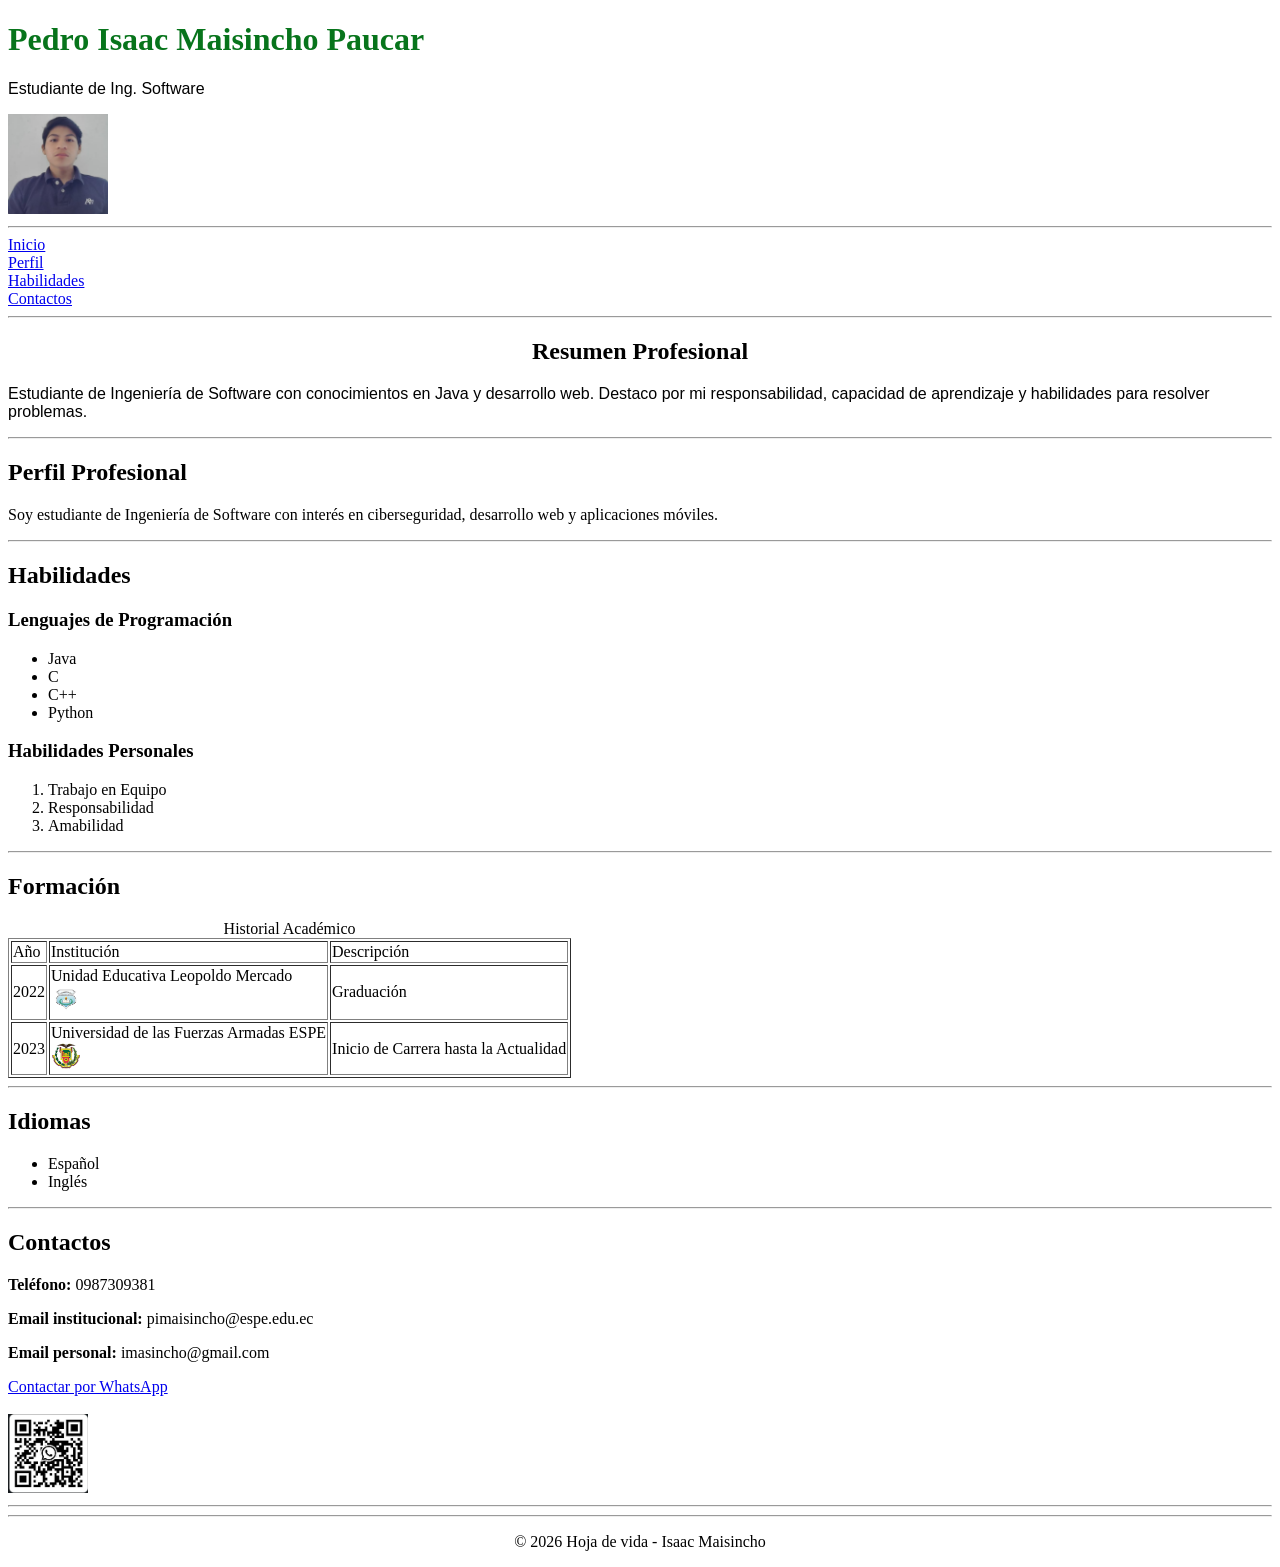
==== landingPage/index.html @ 4890bf31 "Organizacion Carpetas" ====
<!DOCTYPE html>
<html>
<head>
    <meta charset="UTF-8">
    <title>CV SKRIsaac</title>

    <link rel="icon" type="image/x-icon" href="./images/programa.ico">

    <style>
        .verde {
            color: rgb(7, 116, 27);
        }

        .grande {
            font-size: 40px;
        }

        .arial {
            font-family: Arial;
        }

        .centrado {
            text-align: center;
        }
    </style>
</head>

<body>

    <header>
        <h1 class="verde">Pedro Isaac Maisincho Paucar</h1>
        <p class="arial">Estudiante de Ing. Software</p>
        <img src="/images/FotoP.jpeg" alt="fotoP" width="100">
    </header>

    <hr>

    <nav>
        <a href="#">Inicio</a><br>
        <a href="#">Perfil</a><br>
        <a href="#">Habilidades</a><br>
        <a href="#">Contactos</a>
    </nav>

    <hr>

    <main>

        <section>
            <h2 class="centrado">Resumen Profesional</h2>
            <p class="arial">
                Estudiante de Ingeniería de Software con conocimientos en Java y desarrollo web. 
                Destaco por mi responsabilidad, capacidad de aprendizaje y habilidades para resolver problemas.
            </p>
        </section>

        <hr>

        <section>
            <h2>Perfil Profesional</h2>
            <p>
                Soy estudiante de Ingeniería de Software con interés en ciberseguridad,
                desarrollo web y aplicaciones móviles.
            </p>
        </section>

        <hr>

        <section>
            <h2>Habilidades</h2>

            <h3>Lenguajes de Programación</h3>
            <ul>
                <li>Java</li>
                <li>C</li>
                <li>C++</li>
                <li>Python</li>
            </ul>

            <h3>Habilidades Personales</h3>
            <ol>
                <li>Trabajo en Equipo</li>
                <li>Responsabilidad</li>
                <li>Amabilidad</li>   
            </ol>
        </section>

        <hr>

        <section>
            <h2>Formación</h2>

            <table border="1">
                <caption>Historial Académico</caption>

                <thead>
                    <tr>
                        <td>Año</td>
                        <td>Institución</td>
                        <td>Descripción</td>
                    </tr>
                </thead>

                <tbody>
                    <tr>
                        <td>2022</td>
                        <td>
                            Unidad Educativa Leopoldo Mercado <br>
                            <img src="/images/UE_LM.jpg" alt="LM" width="30">
                        </td>
                        <td>Graduación</td>
                    </tr>

                    <tr>
                        <td>2023</td>
                        <td>
                            Universidad de las Fuerzas Armadas ESPE <br>
                            <img src="/images/Logo_ESPE.png" alt="ESPE" width="30">
                        </td>
                        <td>Inicio de Carrera hasta la Actualidad</td>
                    </tr>
                </tbody>
            </table>
        </section>

        <hr>

        <section>
            <h2>Idiomas</h2>
            <ul>
                <li>Español</li>
                <li>Inglés</li>
            </ul>
        </section>

        <hr>

        <section>
            <h2>Contactos</h2>
            <p><strong>Teléfono:</strong> 0987309381</p>
            <p><strong>Email institucional:</strong> pimaisincho@espe.edu.ec</p>
            <p><strong>Email personal:</strong> imasincho@gmail.com</p>

            <a href="https://wa.me/593987309381" target="_blank">
                Contactar por WhatsApp
            </a>

            <br><br>

            <img src="/images/codeQr.jpeg" alt="Code Qr" width="80">
        </section>

        <hr>

    </main>

    <footer>
        <hr>
        <p class="centrado">&copy; 2026 Hoja de vida - Isaac Maisincho</p>
    </footer>

</body>
</html>
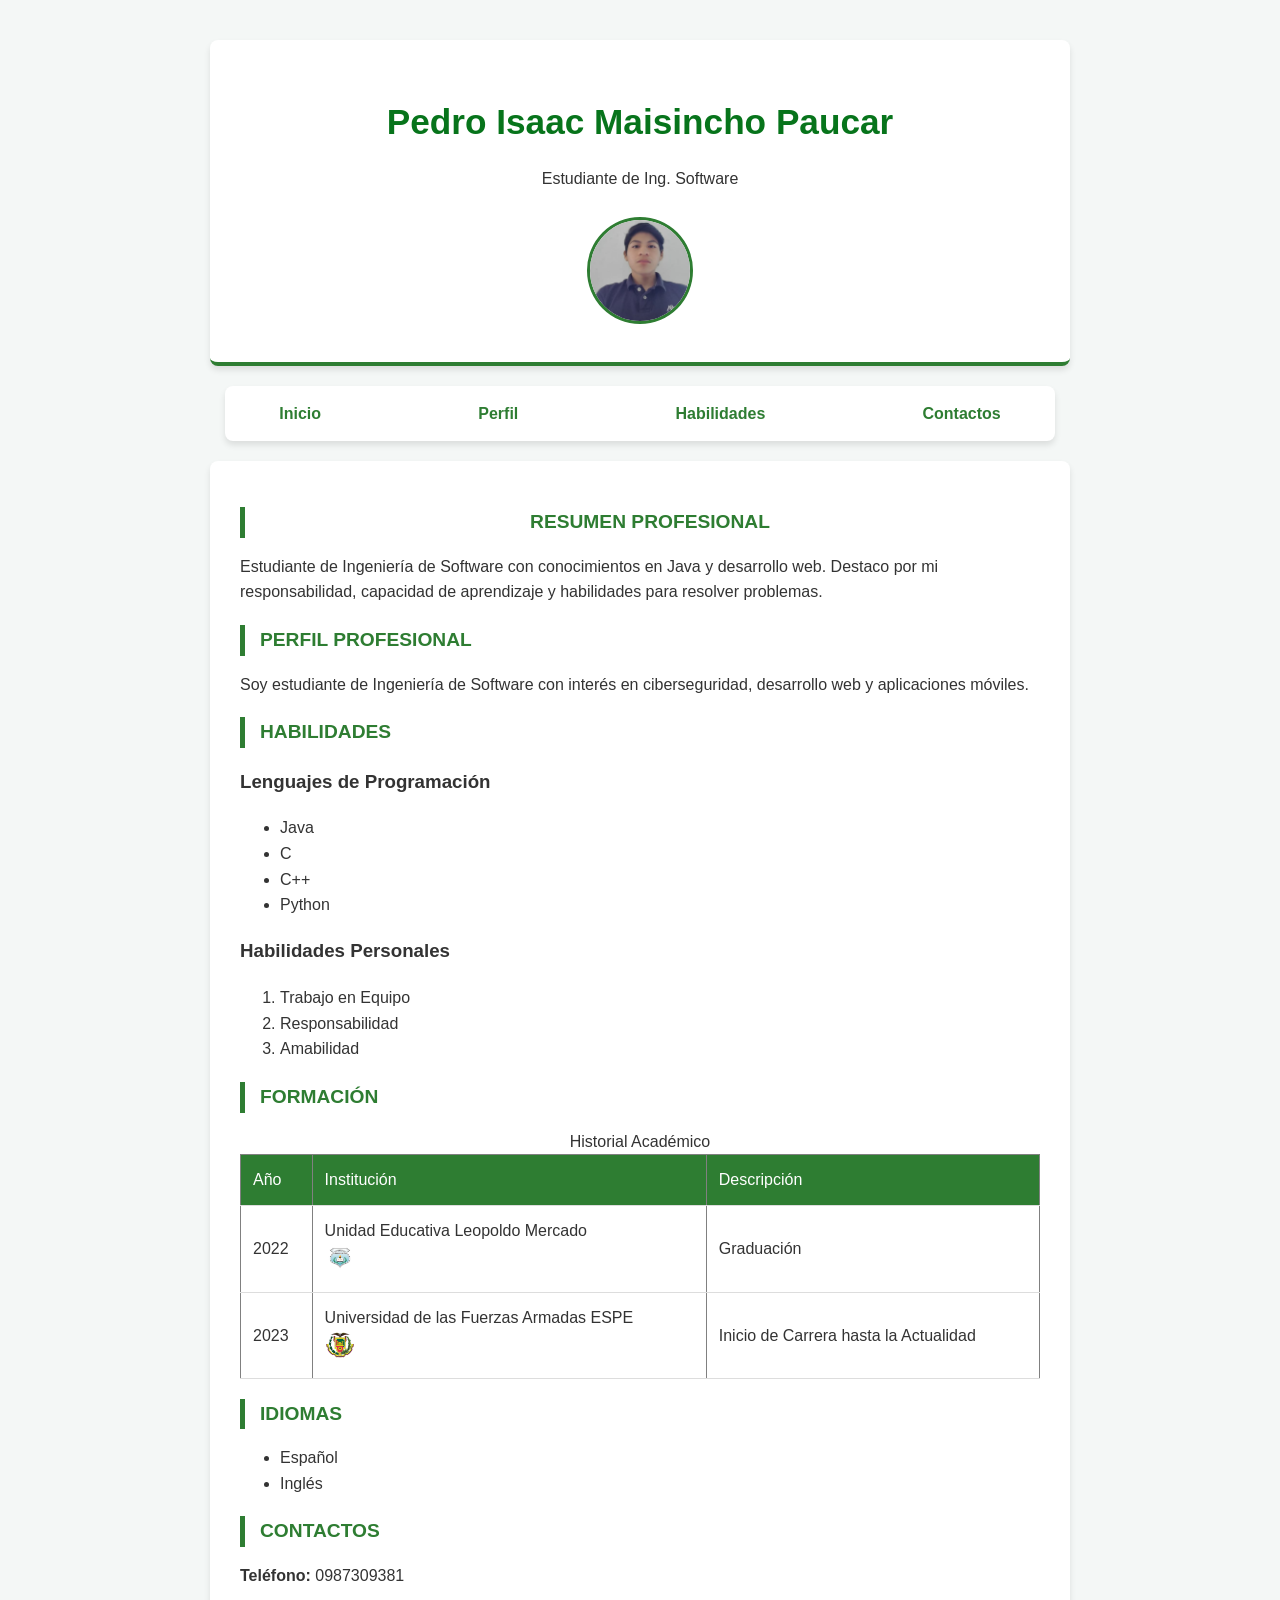
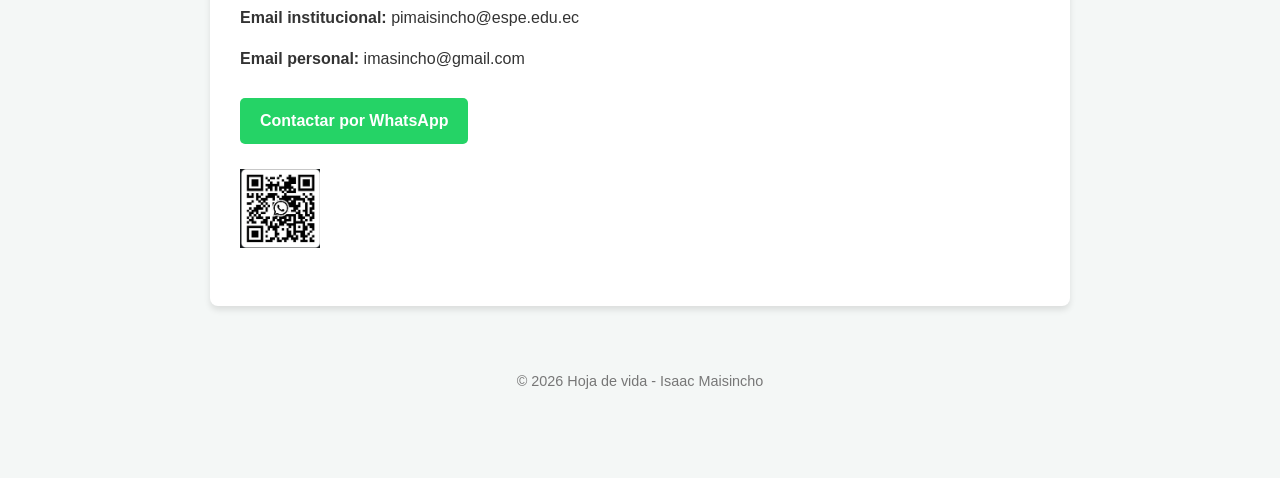
==== commit 7cbcc186: "Style" ====
--- a/landingPage/index.html
+++ b/landingPage/index.html
@@ -5,6 +5,7 @@
     <title>CV SKRIsaac</title>
 
     <link rel="icon" type="image/x-icon" href="./images/programa.ico">
+    <link rel="stylesheet" href="style.css">
 
     <style>
         .verde {
--- a/landingPage/style.css
+++ b/landingPage/style.css
@@ -0,0 +1,113 @@
+:root {
+    --primary-color: #2e7d32; /* Un verde más profesional */
+    --text-color: #333;
+    --bg-color: #f4f7f6;
+    --white: #ffffff;
+    --shadow: 0 4px 6px rgba(0,0,0,0.1);
+}
+
+body {
+    font-family: 'Segoe UI', Tahoma, Geneva, Verdana, sans-serif;
+    background-color: var(--bg-color);
+    color: var(--text-color);
+    line-height: 1.6;
+    margin: 0;
+    padding: 20px;
+}
+
+main, header, nav, footer {
+    max-width: 800px;
+    margin: 20px auto;
+    background: var(--white);
+    padding: 30px;
+    border-radius: 8px;
+    box-shadow: var(--shadow);
+}
+
+header {
+    text-align: center;
+    border-bottom: 4px solid var(--primary-color);
+}
+
+header img {
+    border-radius: 50%; /* Foto circular */
+    border: 3px solid var(--primary-color);
+    object-fit: cover;
+    margin-top: 10px;
+}
+
+h1 {
+    color: var(--primary-color);
+    margin-bottom: 5px;
+    font-size: 2.2rem;
+}
+
+nav {
+    display: flex;
+    justify-content: space-around;
+    padding: 15px;
+}
+
+nav a {
+    text-decoration: none;
+    color: var(--primary-color);
+    font-weight: bold;
+    transition: color 0.3s;
+}
+
+nav a:hover {
+    color: #1b5e20;
+    text-decoration: underline;
+}
+
+section {
+    margin-bottom: 20px;
+}
+
+h2 {
+    border-left: 5px solid var(--primary-color);
+    padding-left: 15px;
+    color: var(--primary-color);
+    text-transform: uppercase;
+    font-size: 1.2rem;
+}
+
+table {
+    width: 100%;
+    border-collapse: collapse;
+    margin-top: 15px;
+}
+
+th, td {
+    padding: 12px;
+    text-align: left;
+    border-bottom: 1px solid #ddd;
+}
+
+thead {
+    background-color: var(--primary-color);
+    color: white;
+}
+
+a[href^="https://wa.me"] {
+    display: inline-block;
+    background-color: #25d366;
+    color: white;
+    padding: 10px 20px;
+    border-radius: 5px;
+    text-decoration: none;
+    font-weight: bold;
+    margin-top: 10px;
+}
+
+hr {
+    display: none;
+}
+
+footer {
+    text-align: center;
+    font-size: 0.9rem;
+    color: #777;
+    background: transparent;
+    box-shadow: none;
+}
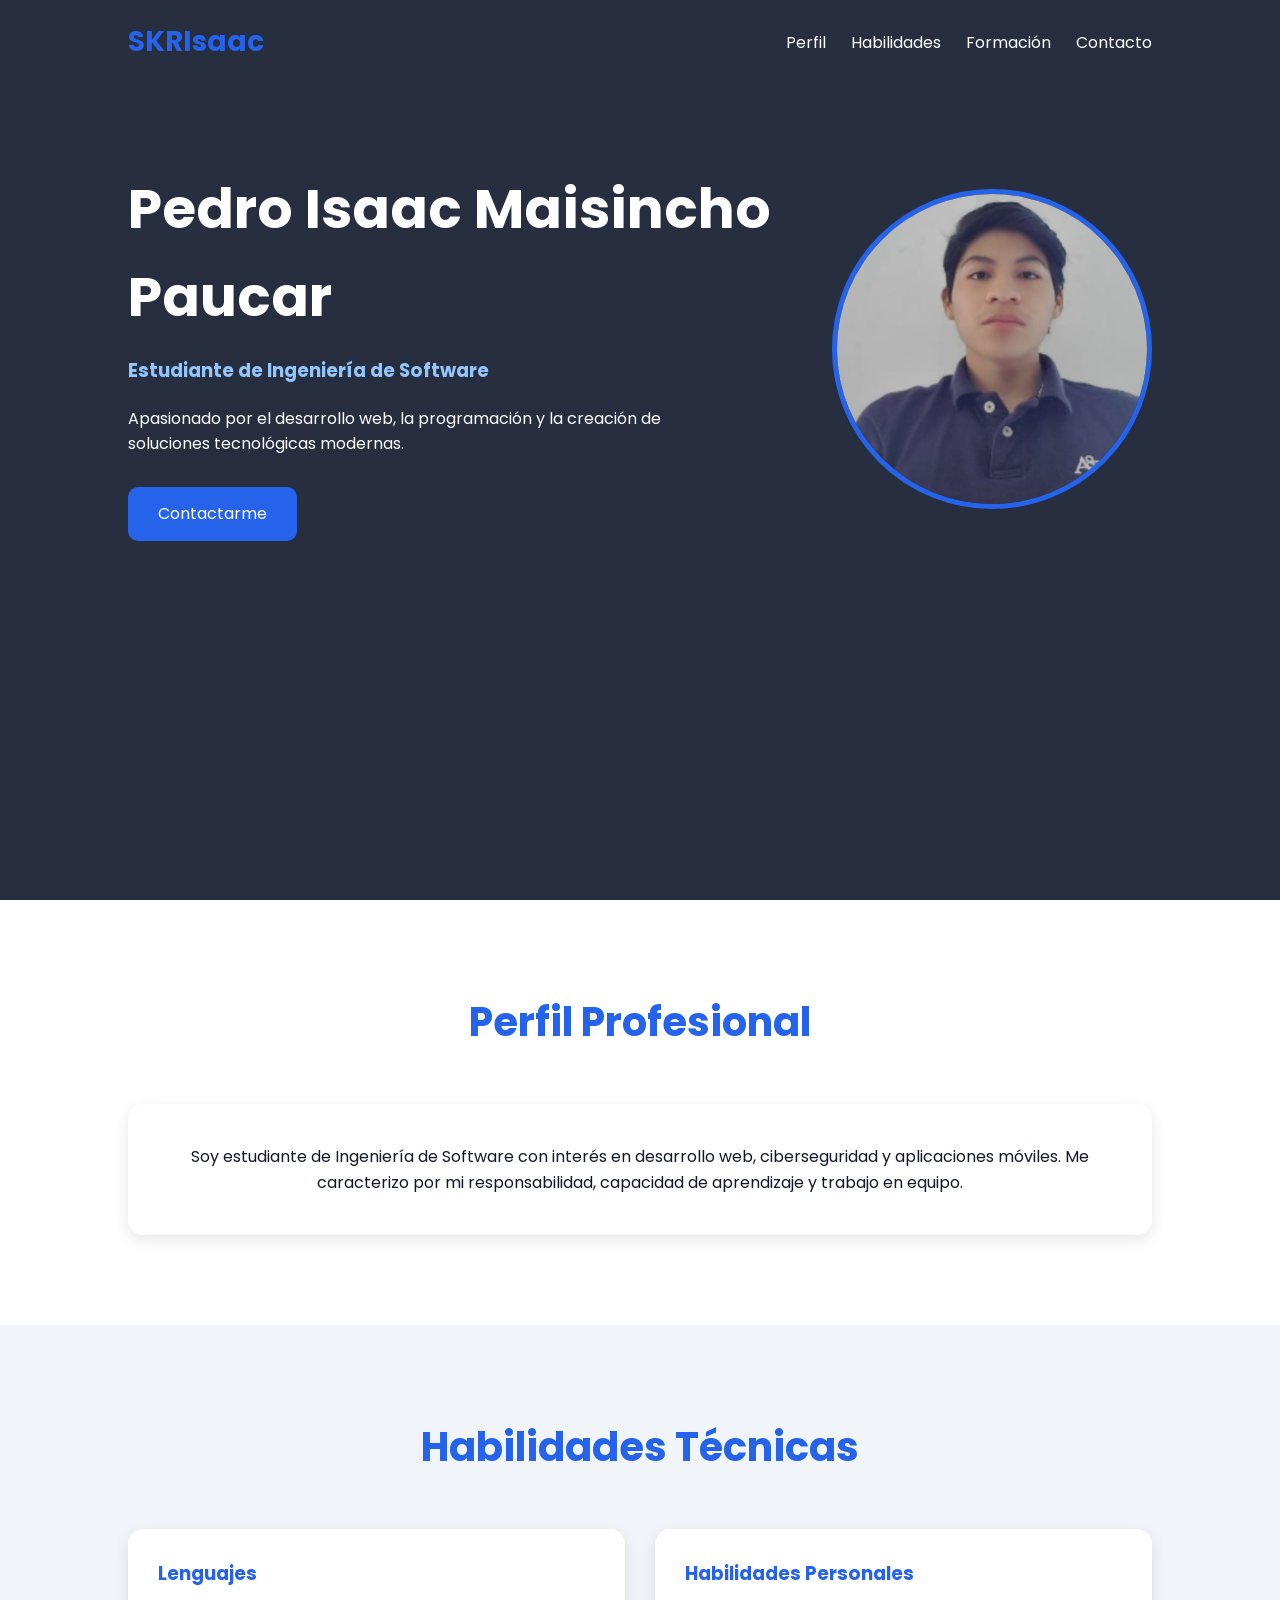
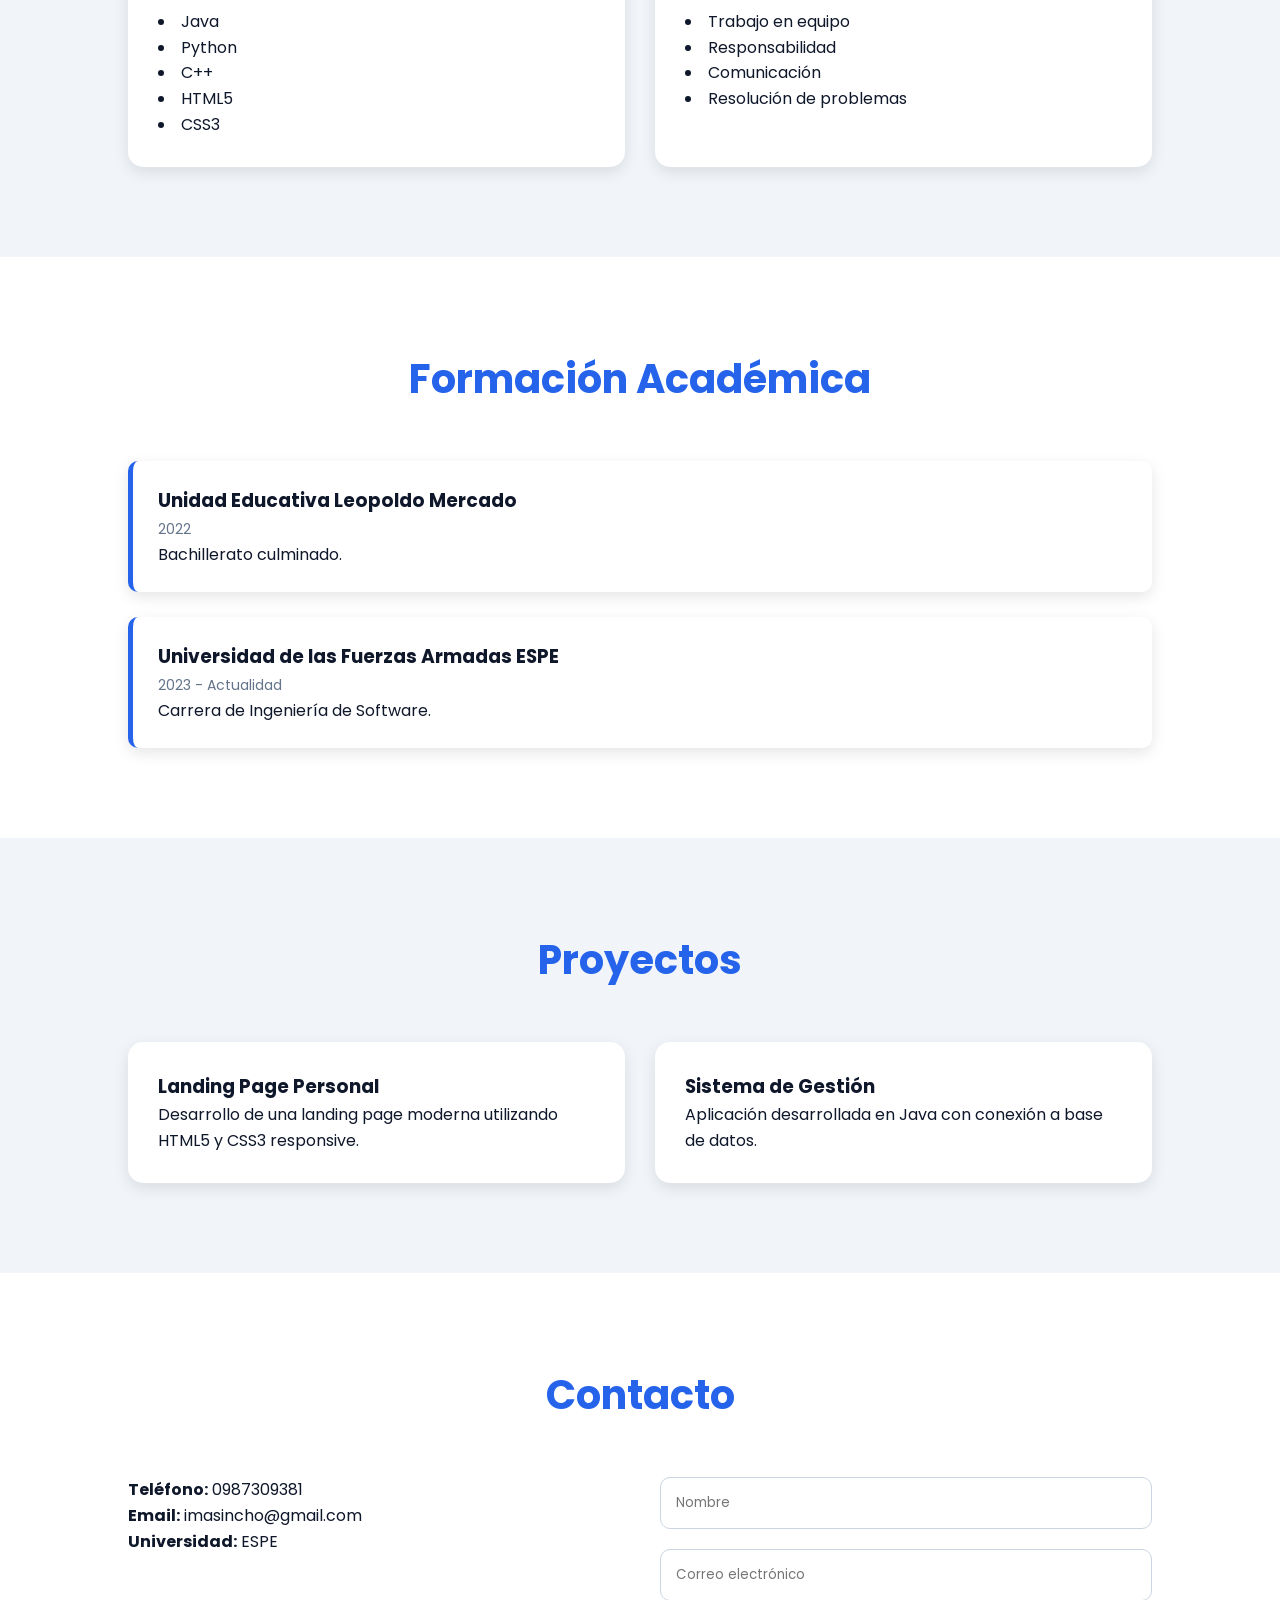
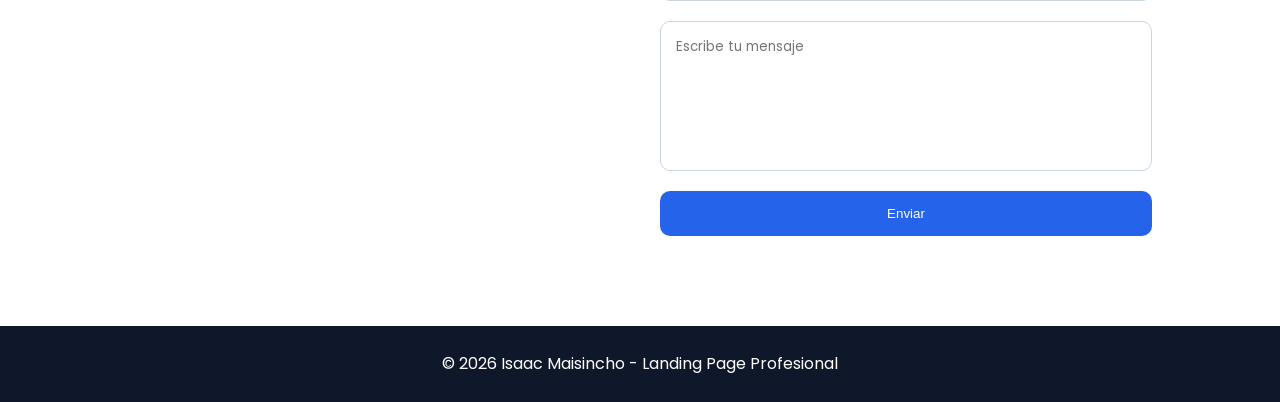
==== commit 7207c515: "Cards" ====
--- a/landingPage/index.html
+++ b/landingPage/index.html
@@ -1,164 +1,218 @@
 <!DOCTYPE html>
-<html>
+<html lang="es">
+
 <head>
     <meta charset="UTF-8">
-    <title>CV SKRIsaac</title>
-
-    <link rel="icon" type="image/x-icon" href="./images/programa.ico">
+    <meta name="viewport" content="width=device-width, initial-scale=1.0">
+
+    <title>Software Engineer</title>
+
+    <link rel="icon" href="./images/programa.ico">
+
+    <link rel="preconnect" href="https://fonts.googleapis.com">
+    <link href="https://fonts.googleapis.com/css2?family=Poppins:wght@300;400;500;600;700&display=swap"
+        rel="stylesheet">
+
     <link rel="stylesheet" href="style.css">
-
-    <style>
-        .verde {
-            color: rgb(7, 116, 27);
-        }
-
-        .grande {
-            font-size: 40px;
-        }
-
-        .arial {
-            font-family: Arial;
-        }
-
-        .centrado {
-            text-align: center;
-        }
-    </style>
 </head>
 
 <body>
 
-    <header>
-        <h1 class="verde">Pedro Isaac Maisincho Paucar</h1>
-        <p class="arial">Estudiante de Ing. Software</p>
-        <img src="/images/FotoP.jpeg" alt="fotoP" width="100">
+    <header class="hero">
+
+        <nav class="navbar">
+            <h2 class="logo">SKRIsaac</h2>
+
+            <ul class="nav-links">
+                <li><a href="#perfil">Perfil</a></li>
+                <li><a href="#habilidades">Habilidades</a></li>
+                <li><a href="#formacion">Formación</a></li>
+                <li><a href="#contacto">Contacto</a></li>
+            </ul>
+        </nav>
+
+        <div class="hero-content">
+
+            <div class="hero-text">
+                <h1>Pedro Isaac Maisincho Paucar</h1>
+
+                <h3>Estudiante de Ingeniería de Software</h3>
+
+                <p>
+                    Apasionado por el desarrollo web, la programación
+                    y la creación de soluciones tecnológicas modernas.
+                </p>
+
+                <a href="#contacto" class="btn">
+                    Contactarme
+                </a>
+            </div>
+
+            <div class="hero-image">
+                <img src="./images/FotoP.jpeg" alt="Foto Isaac">
+            </div>
+
+        </div>
+
     </header>
 
-    <hr>
-
-    <nav>
-        <a href="#">Inicio</a><br>
-        <a href="#">Perfil</a><br>
-        <a href="#">Habilidades</a><br>
-        <a href="#">Contactos</a>
-    </nav>
-
-    <hr>
-
     <main>
 
-        <section>
-            <h2 class="centrado">Resumen Profesional</h2>
-            <p class="arial">
-                Estudiante de Ingeniería de Software con conocimientos en Java y desarrollo web. 
-                Destaco por mi responsabilidad, capacidad de aprendizaje y habilidades para resolver problemas.
-            </p>
-        </section>
-
-        <hr>
-
-        <section>
-            <h2>Perfil Profesional</h2>
-            <p>
-                Soy estudiante de Ingeniería de Software con interés en ciberseguridad,
-                desarrollo web y aplicaciones móviles.
-            </p>
-        </section>
-
-        <hr>
-
-        <section>
-            <h2>Habilidades</h2>
-
-            <h3>Lenguajes de Programación</h3>
-            <ul>
-                <li>Java</li>
-                <li>C</li>
-                <li>C++</li>
-                <li>Python</li>
-            </ul>
-
-            <h3>Habilidades Personales</h3>
-            <ol>
-                <li>Trabajo en Equipo</li>
-                <li>Responsabilidad</li>
-                <li>Amabilidad</li>   
-            </ol>
-        </section>
-
-        <hr>
-
-        <section>
-            <h2>Formación</h2>
-
-            <table border="1">
-                <caption>Historial Académico</caption>
-
-                <thead>
-                    <tr>
-                        <td>Año</td>
-                        <td>Institución</td>
-                        <td>Descripción</td>
-                    </tr>
-                </thead>
-
-                <tbody>
-                    <tr>
-                        <td>2022</td>
-                        <td>
-                            Unidad Educativa Leopoldo Mercado <br>
-                            <img src="/images/UE_LM.jpg" alt="LM" width="30">
-                        </td>
-                        <td>Graduación</td>
-                    </tr>
-
-                    <tr>
-                        <td>2023</td>
-                        <td>
-                            Universidad de las Fuerzas Armadas ESPE <br>
-                            <img src="/images/Logo_ESPE.png" alt="ESPE" width="30">
-                        </td>
-                        <td>Inicio de Carrera hasta la Actualidad</td>
-                    </tr>
-                </tbody>
-            </table>
-        </section>
-
-        <hr>
-
-        <section>
-            <h2>Idiomas</h2>
-            <ul>
-                <li>Español</li>
-                <li>Inglés</li>
-            </ul>
-        </section>
-
-        <hr>
-
-        <section>
-            <h2>Contactos</h2>
-            <p><strong>Teléfono:</strong> 0987309381</p>
-            <p><strong>Email institucional:</strong> pimaisincho@espe.edu.ec</p>
-            <p><strong>Email personal:</strong> imasincho@gmail.com</p>
-
-            <a href="https://wa.me/593987309381" target="_blank">
-                Contactar por WhatsApp
-            </a>
-
-            <br><br>
-
-            <img src="/images/codeQr.jpeg" alt="Code Qr" width="80">
-        </section>
-
-        <hr>
+        <!-- PERFIL -->
+        <section id="perfil" class="section">
+
+            <div class="section-title">
+                <h2>Perfil Profesional</h2>
+            </div>
+
+            <div class="card">
+                <p>
+                    Soy estudiante de Ingeniería de Software con interés en
+                    desarrollo web, ciberseguridad y aplicaciones móviles.
+                    Me caracterizo por mi responsabilidad, capacidad de aprendizaje
+                    y trabajo en equipo.
+                </p>
+            </div>
+
+        </section>
+
+        <section id="habilidades" class="section bg-light">
+
+            <div class="section-title">
+                <h2>Habilidades Técnicas</h2>
+            </div>
+
+            <div class="skills-container">
+
+                <article class="skill-card">
+                    <h3>Lenguajes</h3>
+
+                    <ul>
+                        <li>Java</li>
+                        <li>Python</li>
+                        <li>C++</li>
+                        <li>HTML5</li>
+                        <li>CSS3</li>
+                    </ul>
+                </article>
+
+                <article class="skill-card">
+                    <h3>Habilidades Personales</h3>
+
+                    <ul>
+                        <li>Trabajo en equipo</li>
+                        <li>Responsabilidad</li>
+                        <li>Comunicación</li>
+                        <li>Resolución de problemas</li>
+                    </ul>
+                </article>
+
+            </div>
+
+        </section>
+
+        <section id="formacion" class="section">
+
+            <div class="section-title">
+                <h2>Formación Académica</h2>
+            </div>
+
+            <div class="timeline">
+
+                <article class="timeline-item">
+                    <h3>Unidad Educativa Leopoldo Mercado</h3>
+                    <span>2022</span>
+
+                    <p>Bachillerato culminado.</p>
+                </article>
+
+                <article class="timeline-item">
+                    <h3>Universidad de las Fuerzas Armadas ESPE</h3>
+                    <span>2023 - Actualidad</span>
+
+                    <p>
+                        Carrera de Ingeniería de Software.
+                    </p>
+                </article>
+
+            </div>
+
+        </section>
+
+        <section class="section bg-light">
+
+            <div class="section-title">
+                <h2>Proyectos</h2>
+            </div>
+
+            <div class="projects-container">
+
+                <article class="project-card">
+                    <h3>Landing Page Personal</h3>
+
+                    <p>
+                        Desarrollo de una landing page moderna utilizando
+                        HTML5 y CSS3 responsive.
+                    </p>
+                </article>
+
+                <article class="project-card">
+                    <h3>Sistema de Gestión</h3>
+
+                    <p>
+                        Aplicación desarrollada en Java con conexión a base de datos.
+                    </p>
+                </article>
+
+            </div>
+
+        </section>
+
+        <section id="contacto" class="section">
+
+            <div class="section-title">
+                <h2>Contacto</h2>
+            </div>
+
+            <div class="contact-container">
+
+                <div class="contact-info">
+                    <p><strong>Teléfono:</strong> 0987309381</p>
+
+                    <p><strong>Email:</strong> imasincho@gmail.com</p>
+
+                    <p><strong>Universidad:</strong> ESPE</p>
+                </div>
+
+                <form class="contact-form">
+
+                    <input type="text" placeholder="Nombre">
+                    
+
+                    <input type="email" placeholder="Correo electrónico">
+
+                    <textarea placeholder="Escribe tu mensaje"></textarea>
+
+                    <button type="submit">
+                        Enviar
+                    </button>
+
+                </form>
+
+            </div>
+
+        </section>
 
     </main>
 
     <footer>
-        <hr>
-        <p class="centrado">&copy; 2026 Hoja de vida - Isaac Maisincho</p>
+
+        <p>
+            © 2026 Isaac Maisincho - Landing Page Profesional
+        </p>
+
     </footer>
 
 </body>
+
 </html>
--- a/landingPage/style.css
+++ b/landingPage/style.css
@@ -1,113 +1,316 @@
-:root {
-    --primary-color: #2e7d32; /* Un verde más profesional */
-    --text-color: #333;
-    --bg-color: #f4f7f6;
+*{
+    margin: 0;
+    padding: 0;
+    box-sizing: border-box;
+}
+
+:root{
+    --primary: #0f172a;
+    --secondary: #2563eb;
+    --light: #f1f5f9;
     --white: #ffffff;
-    --shadow: 0 4px 6px rgba(0,0,0,0.1);
-}
-
-body {
-    font-family: 'Segoe UI', Tahoma, Geneva, Verdana, sans-serif;
-    background-color: var(--bg-color);
-    color: var(--text-color);
+    --gray: #64748b;
+}
+
+
+body{
+    font-family: 'Poppins', sans-serif;
+    background-color: var(--white);
+    color: var(--primary);
     line-height: 1.6;
-    margin: 0;
-    padding: 20px;
-}
-
-main, header, nav, footer {
-    max-width: 800px;
-    margin: 20px auto;
-    background: var(--white);
+}
+
+html{
+    scroll-behavior: smooth;
+}
+
+
+.navbar{
+    display: flex;
+    justify-content: space-between;
+    align-items: center;
+
+    padding: 20px 10%;
+}
+
+.logo{
+    color: var(--secondary);
+    font-size: 28px;
+}
+
+.nav-links{
+    display: flex;
+    gap: 25px;
+    list-style: none;
+}
+
+.nav-links a{
+    text-decoration: none;
+    color: var(--white);
+    transition: 0.3s;
+}
+
+.nav-links a:hover{
+    color: #93c5fd;
+}
+
+.hero{
+    background: linear-gradient(
+        rgba(15,23,42,0.9),
+        rgba(15,23,42,0.9)
+    ),
+    url("../images/fondo.jpg");
+
+    background-size: cover;
+    background-position: center;
+
+    min-height: 100vh;
+    color: var(--white);
+}
+
+.hero-content{
+    display: flex;
+    justify-content: space-between;
+    align-items: center;
+
+    padding: 80px 10%;
+    gap: 50px;
+}
+
+.hero-text h1{
+    font-size: 55px;
+    margin-bottom: 15px;
+}
+
+.hero-text h3{
+    color: #93c5fd;
+    margin-bottom: 20px;
+}
+
+.hero-text p{
+    max-width: 600px;
+    margin-bottom: 30px;
+}
+
+.hero-image img{
+    width: 320px;
+    height: 320px;
+    object-fit: cover;
+
+    border-radius: 50%;
+
+    border: 5px solid var(--secondary);
+}
+
+.btn{
+    display: inline-block;
+
+    padding: 14px 30px;
+
+    background-color: var(--secondary);
+    color: var(--white);
+
+    text-decoration: none;
+
+    border-radius: 10px;
+
+    transition: 0.3s;
+}
+
+.btn:hover{
+    background-color: #1d4ed8;
+    transform: translateY(-3px);
+}
+
+.section{
+    padding: 90px 10%;
+}
+
+.section-title{
+    text-align: center;
+    margin-bottom: 50px;
+}
+
+.section-title h2{
+    font-size: 40px;
+    color: var(--secondary);
+}
+
+.bg-light{
+    background-color: var(--light);
+}
+
+.card{
+    background-color: white;
+
+    padding: 40px;
+
+    border-radius: 15px;
+
+    box-shadow: 0 5px 15px rgba(0,0,0,0.1);
+
+    text-align: center;
+}
+
+.skills-container{
+    display: flex;
+    gap: 30px;
+    flex-wrap: wrap;
+}
+
+.skill-card{
+    flex: 1;
+    min-width: 280px;
+
+    background-color: white;
+
     padding: 30px;
-    border-radius: 8px;
-    box-shadow: var(--shadow);
-}
-
-header {
+
+    border-radius: 15px;
+
+    box-shadow: 0 5px 15px rgba(0,0,0,0.1);
+}
+
+.skill-card h3{
+    margin-bottom: 20px;
+    color: var(--secondary);
+}
+
+.skill-card ul{
+    list-style-position: inside;
+}
+
+.timeline{
+    display: flex;
+    flex-direction: column;
+    gap: 25px;
+}
+
+.timeline-item{
+    background-color: white;
+
+    padding: 25px;
+
+    border-left: 5px solid var(--secondary);
+
+    border-radius: 10px;
+
+    box-shadow: 0 5px 15px rgba(0,0,0,0.1);
+}
+
+.timeline-item span{
+    color: var(--gray);
+    font-size: 14px;
+}
+
+.projects-container{
+    display: flex;
+    gap: 30px;
+    flex-wrap: wrap;
+}
+
+.project-card{
+    flex: 1;
+    min-width: 280px;
+
+    background-color: white;
+
+    padding: 30px;
+
+    border-radius: 15px;
+
+    box-shadow: 0 5px 15px rgba(0,0,0,0.1);
+
+    transition: 0.3s;
+}
+
+.project-card:hover{
+    transform: translateY(-8px);
+}
+
+.contact-container{
+    display: flex;
+    gap: 40px;
+    flex-wrap: wrap;
+}
+
+.contact-info{
+    flex: 1;
+    min-width: 250px;
+}
+
+.contact-form{
+    flex: 1;
+
+    display: flex;
+    flex-direction: column;
+    gap: 20px;
+}
+
+.contact-form input,
+.contact-form textarea{
+    padding: 15px;
+
+    border: 1px solid #cbd5e1;
+
+    border-radius: 10px;
+
+    font-family: inherit;
+}
+
+.contact-form textarea{
+    resize: none;
+    height: 150px;
+}
+
+.contact-form button{
+    background-color: var(--secondary);
+    color: white;
+
+    border: none;
+
+    padding: 15px;
+
+    border-radius: 10px;
+
+    cursor: pointer;
+
+    transition: 0.3s;
+}
+
+.contact-form button:hover{
+    background-color: #1d4ed8;
+}
+
+footer{
+    background-color: var(--primary);
+
+    color: white;
+
     text-align: center;
-    border-bottom: 4px solid var(--primary-color);
-}
-
-header img {
-    border-radius: 50%; /* Foto circular */
-    border: 3px solid var(--primary-color);
-    object-fit: cover;
-    margin-top: 10px;
-}
-
-h1 {
-    color: var(--primary-color);
-    margin-bottom: 5px;
-    font-size: 2.2rem;
-}
-
-nav {
-    display: flex;
-    justify-content: space-around;
-    padding: 15px;
-}
-
-nav a {
-    text-decoration: none;
-    color: var(--primary-color);
-    font-weight: bold;
-    transition: color 0.3s;
-}
-
-nav a:hover {
-    color: #1b5e20;
-    text-decoration: underline;
-}
-
-section {
-    margin-bottom: 20px;
-}
-
-h2 {
-    border-left: 5px solid var(--primary-color);
-    padding-left: 15px;
-    color: var(--primary-color);
-    text-transform: uppercase;
-    font-size: 1.2rem;
-}
-
-table {
-    width: 100%;
-    border-collapse: collapse;
-    margin-top: 15px;
-}
-
-th, td {
-    padding: 12px;
-    text-align: left;
-    border-bottom: 1px solid #ddd;
-}
-
-thead {
-    background-color: var(--primary-color);
-    color: white;
-}
-
-a[href^="https://wa.me"] {
-    display: inline-block;
-    background-color: #25d366;
-    color: white;
-    padding: 10px 20px;
-    border-radius: 5px;
-    text-decoration: none;
-    font-weight: bold;
-    margin-top: 10px;
-}
-
-hr {
-    display: none;
-}
-
-footer {
-    text-align: center;
-    font-size: 0.9rem;
-    color: #777;
-    background: transparent;
-    box-shadow: none;
+
+    padding: 25px;
+}
+
+@media(max-width: 900px){
+
+    .hero-content{
+        flex-direction: column;
+        text-align: center;
+    }
+
+    .hero-text h1{
+        font-size: 40px;
+    }
+
+    .navbar{
+        flex-direction: column;
+        gap: 20px;
+    }
+
+    .nav-links{
+        flex-wrap: wrap;
+        justify-content: center;
+    }
+
 }
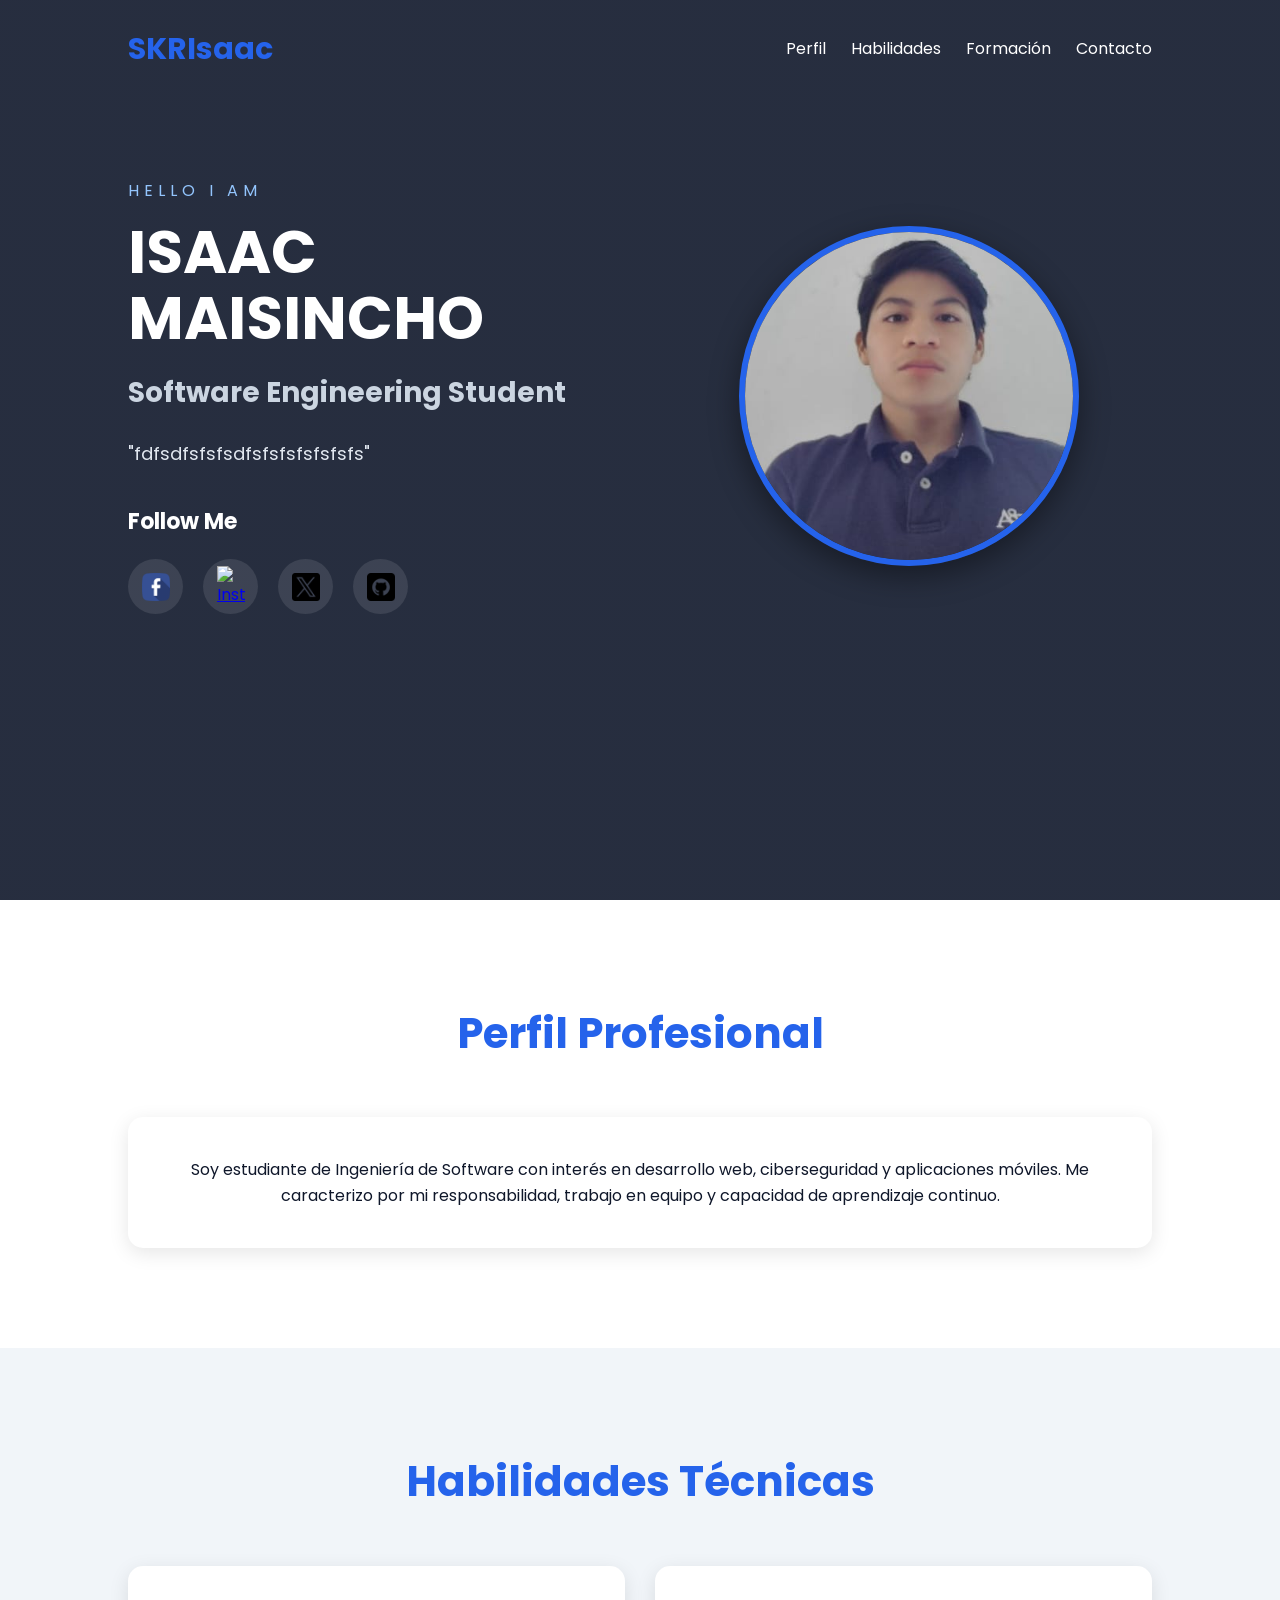
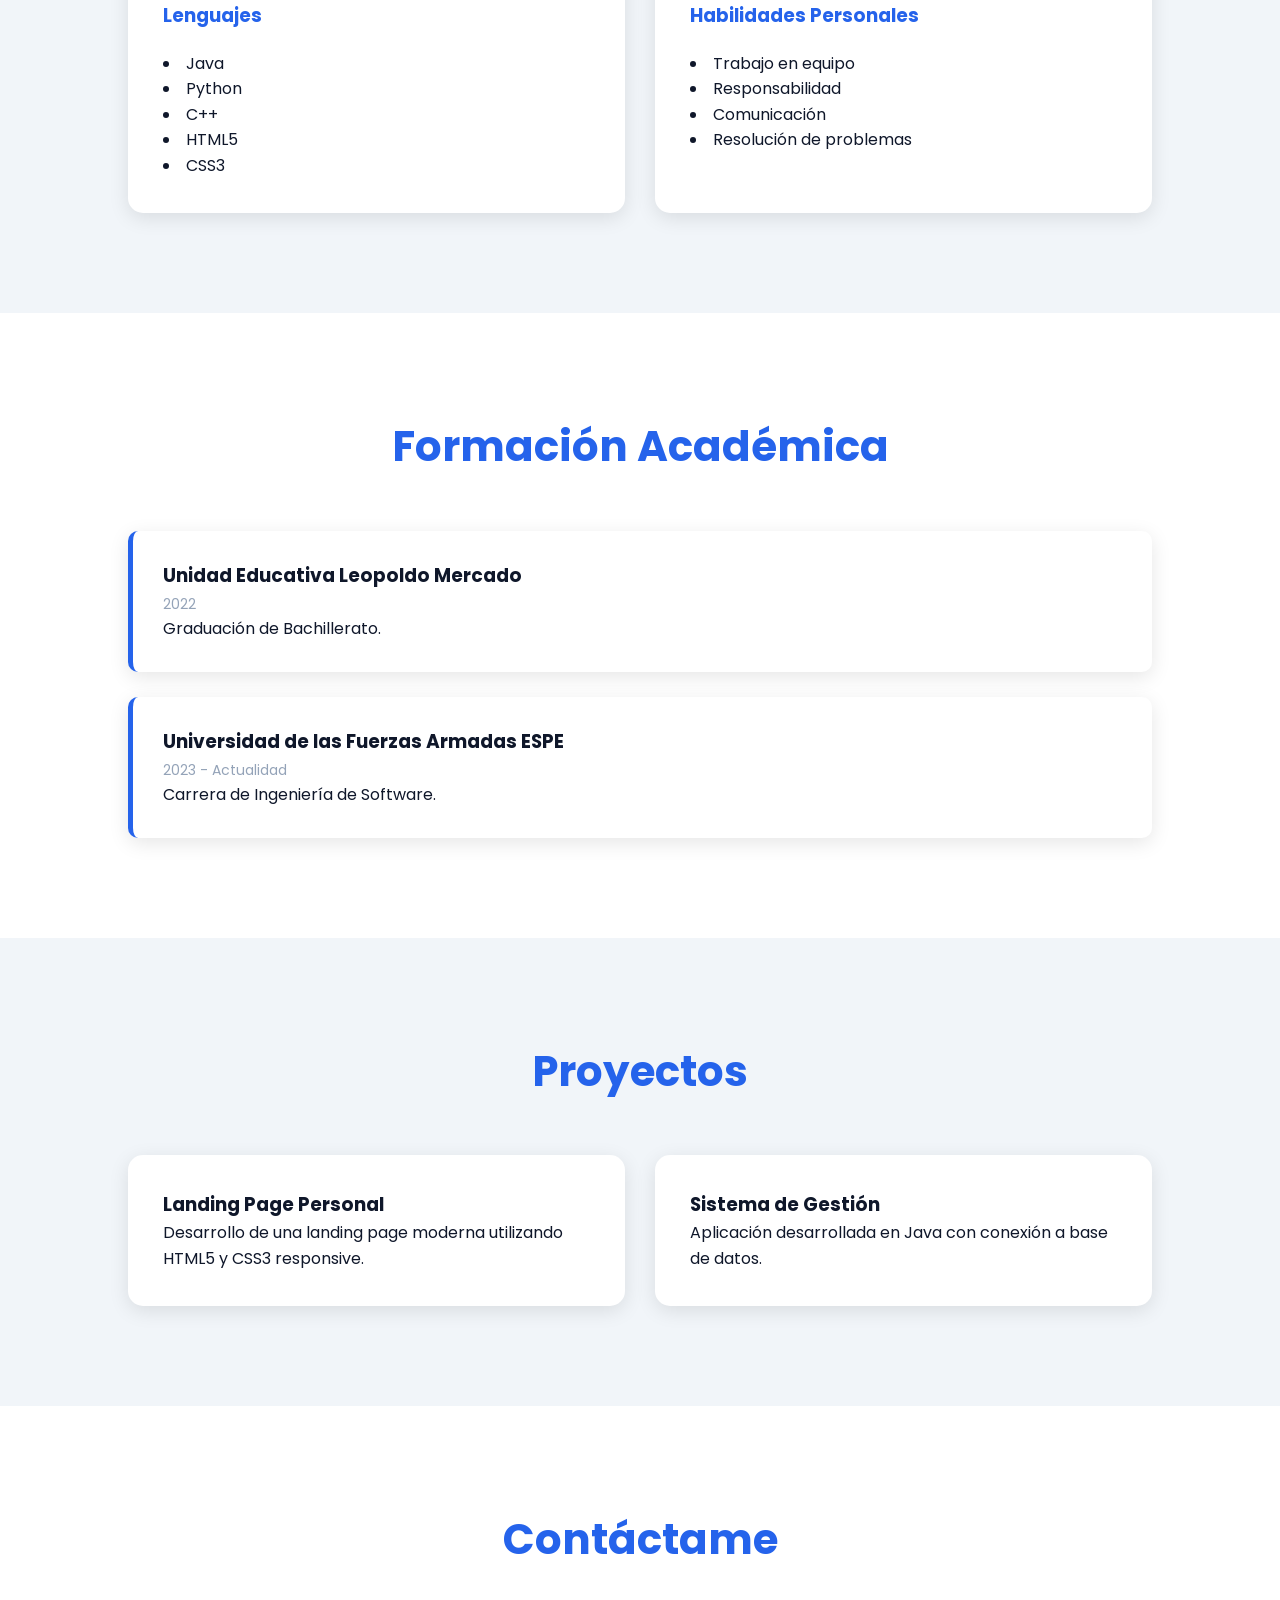
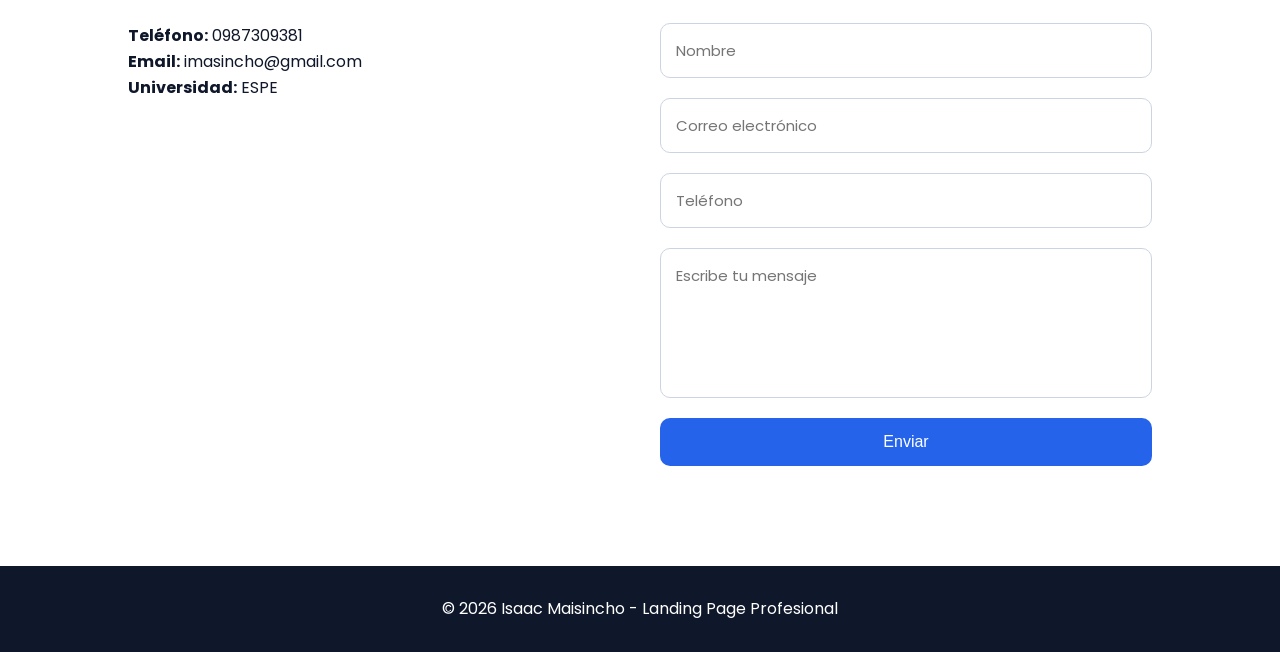
==== commit c30cee3c: "redesSociales" ====
--- a/landingPage/index.html
+++ b/landingPage/index.html
@@ -2,18 +2,24 @@
 <html lang="es">
 
 <head>
+
     <meta charset="UTF-8">
-    <meta name="viewport" content="width=device-width, initial-scale=1.0">
+
+    <meta name="viewport"
+        content="width=device-width, initial-scale=1.0">
 
     <title>Software Engineer</title>
 
-    <link rel="icon" href="./images/programa.ico">
+    <link rel="icon" href="images/programa.ico">
+
 
     <link rel="preconnect" href="https://fonts.googleapis.com">
+
     <link href="https://fonts.googleapis.com/css2?family=Poppins:wght@300;400;500;600;700&display=swap"
         rel="stylesheet">
 
     <link rel="stylesheet" href="style.css">
+
 </head>
 
 <body>
@@ -21,41 +27,111 @@
     <header class="hero">
 
         <nav class="navbar">
+
             <h2 class="logo">SKRIsaac</h2>
 
             <ul class="nav-links">
-                <li><a href="#perfil">Perfil</a></li>
-                <li><a href="#habilidades">Habilidades</a></li>
-                <li><a href="#formacion">Formación</a></li>
-                <li><a href="#contacto">Contacto</a></li>
+
+                <li>
+                    <a href="#perfil">Perfil</a>
+                </li>
+
+                <li>
+                    <a href="#habilidades">Habilidades</a>
+                </li>
+
+                <li>
+                    <a href="#formacion">Formación</a>
+                </li>
+
+                <li>
+                    <a href="#contacto">Contacto</a>
+                </li>
+
             </ul>
+
         </nav>
 
         <div class="hero-content">
 
             <div class="hero-text">
-                <h1>Pedro Isaac Maisincho Paucar</h1>
-
-                <h3>Estudiante de Ingeniería de Software</h3>
-
-                <p>
-                    Apasionado por el desarrollo web, la programación
-                    y la creación de soluciones tecnológicas modernas.
+
+                <p class="small-title">
+                    HELLO I AM
                 </p>
 
-                <a href="#contacto" class="btn">
-                    Contactarme
-                </a>
-            </div>
-
+                <h1>
+                    ISAAC MAISINCHO
+                </h1>
+
+                <h3>
+                    Software Engineering Student
+                </h3>
+
+                <p class="hero-description">
+                    "fdfsdfsfsfsdfsfsfsfsfsfsfs"
+                </p>
+
+                <div class="social-section">
+
+                    <h4>Follow Me</h4>
+
+                    <div class="social-icons">
+
+                        <a href="https://facebook.com"
+
+ target="_blank"
+    class="facebook">
+
+    <img src="images/facebook.png"
+        alt="Facebook">
+
+</a>
+                        <a href="https://instagram.com"
+    target="_blank"
+    class="instagram">
+
+    <img src="images/instagram.png"
+        alt="Instagram">
+
+</a>
+
+                        <a href="https://twitter.com"
+    target="_blank"
+    class="twitter">
+
+    <img src="images/X.png"
+        alt="Twitter">
+
+</a>
+                       <a href="https://github.com"
+    target="_blank"
+    class="github">
+
+    <img src="images/Github.png"
+        alt="GitHub">
+
+</a>
+
+                    </div>
+
+                </div>
+
+            </div>
+
+            <!-- FOTO -->
             <div class="hero-image">
-                <img src="./images/FotoP.jpeg" alt="Foto Isaac">
+
+                <img src="images/FotoP.jpeg"
+                    alt="Isaac Maisincho">
+
             </div>
 
         </div>
 
     </header>
 
+    <!-- MAIN -->
     <main>
 
         <!-- PERFIL -->
@@ -66,16 +142,19 @@
             </div>
 
             <div class="card">
+
                 <p>
-                    Soy estudiante de Ingeniería de Software con interés en
-                    desarrollo web, ciberseguridad y aplicaciones móviles.
-                    Me caracterizo por mi responsabilidad, capacidad de aprendizaje
-                    y trabajo en equipo.
+                    Soy estudiante de Ingeniería de Software con interés
+                    en desarrollo web, ciberseguridad y aplicaciones móviles.
+                    Me caracterizo por mi responsabilidad, trabajo en equipo
+                    y capacidad de aprendizaje continuo.
                 </p>
-            </div>
-
-        </section>
-
+
+            </div>
+
+        </section>
+
+        <!-- HABILIDADES -->
         <section id="habilidades" class="section bg-light">
 
             <div class="section-title">
@@ -85,32 +164,41 @@
             <div class="skills-container">
 
                 <article class="skill-card">
+
                     <h3>Lenguajes</h3>
 
                     <ul>
+
                         <li>Java</li>
                         <li>Python</li>
                         <li>C++</li>
                         <li>HTML5</li>
                         <li>CSS3</li>
+
                     </ul>
+
                 </article>
 
                 <article class="skill-card">
+
                     <h3>Habilidades Personales</h3>
 
                     <ul>
+
                         <li>Trabajo en equipo</li>
                         <li>Responsabilidad</li>
                         <li>Comunicación</li>
                         <li>Resolución de problemas</li>
+
                     </ul>
-                </article>
-
-            </div>
-
-        </section>
-
+
+                </article>
+
+            </div>
+
+        </section>
+
+        <!-- FORMACIÓN -->
         <section id="formacion" class="section">
 
             <div class="section-title">
@@ -120,25 +208,38 @@
             <div class="timeline">
 
                 <article class="timeline-item">
-                    <h3>Unidad Educativa Leopoldo Mercado</h3>
+
+                    <h3>
+                        Unidad Educativa Leopoldo Mercado
+                    </h3>
+
                     <span>2022</span>
 
-                    <p>Bachillerato culminado.</p>
+                    <p>
+                        Graduación de Bachillerato.
+                    </p>
+
                 </article>
 
                 <article class="timeline-item">
-                    <h3>Universidad de las Fuerzas Armadas ESPE</h3>
+
+                    <h3>
+                        Universidad de las Fuerzas Armadas ESPE
+                    </h3>
+
                     <span>2023 - Actualidad</span>
 
                     <p>
                         Carrera de Ingeniería de Software.
                     </p>
-                </article>
-
-            </div>
-
-        </section>
-
+
+                </article>
+
+            </div>
+
+        </section>
+
+        <!-- PROYECTOS -->
         <section class="section bg-light">
 
             <div class="section-title">
@@ -148,50 +249,78 @@
             <div class="projects-container">
 
                 <article class="project-card">
-                    <h3>Landing Page Personal</h3>
-
-                    <p>
-                        Desarrollo de una landing page moderna utilizando
-                        HTML5 y CSS3 responsive.
-                    </p>
+
+                    <h3>
+                        Landing Page Personal
+                    </h3>
+
+                    <p>
+                        Desarrollo de una landing page moderna
+                        utilizando HTML5 y CSS3 responsive.
+                    </p>
+
                 </article>
 
                 <article class="project-card">
-                    <h3>Sistema de Gestión</h3>
-
-                    <p>
-                        Aplicación desarrollada en Java con conexión a base de datos.
-                    </p>
-                </article>
-
-            </div>
-
-        </section>
-
+
+                    <h3>
+                        Sistema de Gestión
+                    </h3>
+
+                    <p>
+                        Aplicación desarrollada en Java con
+                        conexión a base de datos.
+                    </p>
+
+                </article>
+
+            </div>
+
+        </section>
+
+        <!-- CONTACTO -->
         <section id="contacto" class="section">
 
             <div class="section-title">
-                <h2>Contacto</h2>
+                <h2>Contáctame</h2>
             </div>
 
             <div class="contact-container">
 
+                <!-- INFORMACIÓN -->
                 <div class="contact-info">
-                    <p><strong>Teléfono:</strong> 0987309381</p>
-
-                    <p><strong>Email:</strong> imasincho@gmail.com</p>
-
-                    <p><strong>Universidad:</strong> ESPE</p>
+
+                    <p>
+                        <strong>Teléfono:</strong>
+                        0987309381
+                    </p>
+
+                    <p>
+                        <strong>Email:</strong>
+                        imasincho@gmail.com
+                    </p>
+
+                    <p>
+                        <strong>Universidad:</strong>
+                        ESPE
+                    </p>
+
                 </div>
 
+                <!-- FORMULARIO -->
                 <form class="contact-form">
 
-                    <input type="text" placeholder="Nombre">
-                    
-
-                    <input type="email" placeholder="Correo electrónico">
-
-                    <textarea placeholder="Escribe tu mensaje"></textarea>
+                    <input type="text"
+                        placeholder="Nombre">
+
+                    <input type="email"
+                        placeholder="Correo electrónico">
+
+                    <input type="tel"
+                        placeholder="Teléfono">
+
+                    <textarea
+                        placeholder="Escribe tu mensaje"></textarea>
 
                     <button type="submit">
                         Enviar
@@ -205,6 +334,7 @@
 
     </main>
 
+    <!-- FOOTER -->
     <footer>
 
         <p>
--- a/landingPage/style.css
+++ b/landingPage/style.css
@@ -1,254 +1,438 @@
+/* RESET */
+
 *{
     margin: 0;
     padding: 0;
     box-sizing: border-box;
 }
 
+/* VARIABLES */
+
 :root{
+
     --primary: #0f172a;
     --secondary: #2563eb;
     --light: #f1f5f9;
     --white: #ffffff;
-    --gray: #64748b;
-}
-
-
-body{
-    font-family: 'Poppins', sans-serif;
-    background-color: var(--white);
-    color: var(--primary);
-    line-height: 1.6;
-}
+    --gray: #94a3b8;
+
+}
+
+/* GENERAL */
 
 html{
     scroll-behavior: smooth;
 }
 
-
-.navbar{
-    display: flex;
-    justify-content: space-between;
-    align-items: center;
-
-    padding: 20px 10%;
-}
-
-.logo{
-    color: var(--secondary);
-    font-size: 28px;
-}
-
-.nav-links{
-    display: flex;
-    gap: 25px;
-    list-style: none;
-}
-
-.nav-links a{
-    text-decoration: none;
-    color: var(--white);
-    transition: 0.3s;
-}
-
-.nav-links a:hover{
-    color: #93c5fd;
-}
+body{
+
+    font-family: 'Poppins', sans-serif;
+
+    background-color: var(--white);
+
+    color: var(--primary);
+
+    line-height: 1.6;
+}
+
+/* HERO */
 
 .hero{
-    background: linear-gradient(
-        rgba(15,23,42,0.9),
-        rgba(15,23,42,0.9)
-    ),
-    url("../images/fondo.jpg");
+
+    min-height: 100vh;
+
+    background:
+        linear-gradient(
+            rgba(15,23,42,0.9),
+            rgba(15,23,42,0.9)
+        ),
+        url("images/fondo.jpg");
 
     background-size: cover;
     background-position: center;
 
-    min-height: 100vh;
-    color: var(--white);
-}
+    color: white;
+}
+
+/* NAVBAR */
+
+.navbar{
+
+    display: flex;
+
+    justify-content: space-between;
+
+    align-items: center;
+
+    padding: 25px 10%;
+}
+
+.logo{
+
+    font-size: 30px;
+
+    color: var(--secondary);
+}
+
+.nav-links{
+
+    display: flex;
+
+    list-style: none;
+
+    gap: 25px;
+}
+
+.nav-links a{
+
+    text-decoration: none;
+
+    color: white;
+
+    transition: 0.3s;
+}
+
+.nav-links a:hover{
+
+    color: #93c5fd;
+}
+
+/* HERO CONTENT */
 
 .hero-content{
-    display: flex;
+
+    display: flex;
+
     justify-content: space-between;
+
     align-items: center;
 
+    gap: 50px;
+
     padding: 80px 10%;
-    gap: 50px;
+}
+
+/* HERO TEXT */
+
+.hero-text{
+
+    flex: 1;
+}
+
+.small-title{
+
+    letter-spacing: 5px;
+
+    color: #93c5fd;
+
+    margin-bottom: 15px;
 }
 
 .hero-text h1{
-    font-size: 55px;
-    margin-bottom: 15px;
+
+    font-size: 60px;
+
+    line-height: 1.1;
+
+    margin-bottom: 20px;
 }
 
 .hero-text h3{
-    color: #93c5fd;
+
+    font-size: 28px;
+
+    color: #cbd5e1;
+
+    margin-bottom: 25px;
+}
+
+.hero-description{
+
+    max-width: 600px;
+
+    margin-bottom: 35px;
+
+    color: #e2e8f0;
+
+    font-size: 18px;
+}
+
+/* SOCIAL */
+
+.social-section h4{
+
     margin-bottom: 20px;
-}
-
-.hero-text p{
-    max-width: 600px;
-    margin-bottom: 30px;
+
+    font-size: 22px;
+}
+
+.social-icons{
+
+    display: flex;
+
+    gap: 20px;
+}
+
+.social-icons a{
+
+    width: 55px;
+    height: 55px;
+
+    display: flex;
+
+    justify-content: center;
+
+    align-items: center;
+
+    border-radius: 50%;
+
+    background-color: rgba(255,255,255,0.1);
+
+    transition: 0.4s;
+}
+
+.social-icons img{
+
+    width: 28px;
+}
+
+/* HOVER ICONOS */
+
+.social-icons a:hover{
+
+    transform: translateY(-10px) scale(1.1);
+}
+
+.facebook:hover{
+    background-color: #1877f2;
+}
+
+.instagram:hover{
+
+    background:
+    linear-gradient(
+        45deg,
+        #f9ce34,
+        #ee2a7b,
+        #6228d7
+    );
+}
+
+.twitter:hover{
+    background-color: #1da1f2;
+}
+
+.github:hover{
+    background-color: #333;
+}
+
+/* HERO IMAGE */
+
+.hero-image{
+
+    flex: 1;
+
+    display: flex;
+
+    justify-content: center;
 }
 
 .hero-image img{
-    width: 320px;
-    height: 320px;
+
+    width: 340px;
+    height: 340px;
+
     object-fit: cover;
 
     border-radius: 50%;
 
-    border: 5px solid var(--secondary);
-}
-
-.btn{
-    display: inline-block;
-
-    padding: 14px 30px;
-
-    background-color: var(--secondary);
-    color: var(--white);
-
-    text-decoration: none;
+    border: 6px solid var(--secondary);
+
+    box-shadow: 0 10px 30px rgba(0,0,0,0.4);
+}
+
+/* SECTIONS */
+
+.section{
+
+    padding: 100px 10%;
+}
+
+.section-title{
+
+    text-align: center;
+
+    margin-bottom: 50px;
+}
+
+.section-title h2{
+
+    font-size: 42px;
+
+    color: var(--secondary);
+}
+
+.bg-light{
+
+    background-color: var(--light);
+}
+
+/* CARD */
+
+.card{
+
+    background-color: white;
+
+    padding: 40px;
+
+    border-radius: 15px;
+
+    box-shadow: 0 5px 20px rgba(0,0,0,0.1);
+
+    text-align: center;
+}
+
+/* SKILLS */
+
+.skills-container{
+
+    display: flex;
+
+    gap: 30px;
+
+    flex-wrap: wrap;
+}
+
+.skill-card{
+
+    flex: 1;
+
+    min-width: 280px;
+
+    background-color: white;
+
+    padding: 35px;
+
+    border-radius: 15px;
+
+    box-shadow: 0 5px 20px rgba(0,0,0,0.1);
+
+    transition: 0.3s;
+}
+
+.skill-card:hover{
+
+    transform: translateY(-8px);
+}
+
+.skill-card h3{
+
+    color: var(--secondary);
+
+    margin-bottom: 20px;
+}
+
+.skill-card ul{
+
+    list-style-position: inside;
+}
+
+/* TIMELINE */
+
+.timeline{
+
+    display: flex;
+
+    flex-direction: column;
+
+    gap: 25px;
+}
+
+.timeline-item{
+
+    background-color: white;
+
+    padding: 30px;
+
+    border-left: 5px solid var(--secondary);
 
     border-radius: 10px;
 
+    box-shadow: 0 5px 20px rgba(0,0,0,0.1);
+}
+
+.timeline-item span{
+
+    color: var(--gray);
+
+    font-size: 14px;
+}
+
+/* PROYECTOS */
+
+.projects-container{
+
+    display: flex;
+
+    gap: 30px;
+
+    flex-wrap: wrap;
+}
+
+.project-card{
+
+    flex: 1;
+
+    min-width: 280px;
+
+    background-color: white;
+
+    padding: 35px;
+
+    border-radius: 15px;
+
+    box-shadow: 0 5px 20px rgba(0,0,0,0.1);
+
     transition: 0.3s;
 }
 
-.btn:hover{
-    background-color: #1d4ed8;
-    transform: translateY(-3px);
-}
-
-.section{
-    padding: 90px 10%;
-}
-
-.section-title{
-    text-align: center;
-    margin-bottom: 50px;
-}
-
-.section-title h2{
-    font-size: 40px;
-    color: var(--secondary);
-}
-
-.bg-light{
-    background-color: var(--light);
-}
-
-.card{
-    background-color: white;
-
-    padding: 40px;
-
-    border-radius: 15px;
-
-    box-shadow: 0 5px 15px rgba(0,0,0,0.1);
-
-    text-align: center;
-}
-
-.skills-container{
-    display: flex;
-    gap: 30px;
+.project-card:hover{
+
+    transform: translateY(-10px);
+}
+
+/* CONTACTO */
+
+.contact-container{
+
+    display: flex;
+
+    gap: 40px;
+
     flex-wrap: wrap;
 }
 
-.skill-card{
+.contact-info{
+
     flex: 1;
-    min-width: 280px;
-
-    background-color: white;
-
-    padding: 30px;
-
-    border-radius: 15px;
-
-    box-shadow: 0 5px 15px rgba(0,0,0,0.1);
-}
-
-.skill-card h3{
-    margin-bottom: 20px;
-    color: var(--secondary);
-}
-
-.skill-card ul{
-    list-style-position: inside;
-}
-
-.timeline{
-    display: flex;
+
+    min-width: 250px;
+}
+
+.contact-form{
+
+    flex: 1;
+
+    display: flex;
+
     flex-direction: column;
-    gap: 25px;
-}
-
-.timeline-item{
-    background-color: white;
-
-    padding: 25px;
-
-    border-left: 5px solid var(--secondary);
-
-    border-radius: 10px;
-
-    box-shadow: 0 5px 15px rgba(0,0,0,0.1);
-}
-
-.timeline-item span{
-    color: var(--gray);
-    font-size: 14px;
-}
-
-.projects-container{
-    display: flex;
-    gap: 30px;
-    flex-wrap: wrap;
-}
-
-.project-card{
-    flex: 1;
-    min-width: 280px;
-
-    background-color: white;
-
-    padding: 30px;
-
-    border-radius: 15px;
-
-    box-shadow: 0 5px 15px rgba(0,0,0,0.1);
-
-    transition: 0.3s;
-}
-
-.project-card:hover{
-    transform: translateY(-8px);
-}
-
-.contact-container{
-    display: flex;
-    gap: 40px;
-    flex-wrap: wrap;
-}
-
-.contact-info{
-    flex: 1;
-    min-width: 250px;
-}
-
-.contact-form{
-    flex: 1;
-
-    display: flex;
-    flex-direction: column;
+
     gap: 20px;
 }
 
 .contact-form input,
 .contact-form textarea{
+
     padding: 15px;
 
     border: 1px solid #cbd5e1;
@@ -256,15 +440,21 @@
     border-radius: 10px;
 
     font-family: inherit;
+
+    font-size: 15px;
 }
 
 .contact-form textarea{
+
     resize: none;
+
     height: 150px;
 }
 
 .contact-form button{
+
     background-color: var(--secondary);
+
     color: white;
 
     border: none;
@@ -275,42 +465,62 @@
 
     cursor: pointer;
 
+    font-size: 16px;
+
     transition: 0.3s;
 }
 
 .contact-form button:hover{
+
     background-color: #1d4ed8;
 }
 
+/* FOOTER */
+
 footer{
+
     background-color: var(--primary);
 
     color: white;
 
     text-align: center;
 
-    padding: 25px;
-}
+    padding: 30px;
+}
+
+/* RESPONSIVE */
 
 @media(max-width: 900px){
 
     .hero-content{
+
         flex-direction: column;
+
         text-align: center;
     }
 
     .hero-text h1{
-        font-size: 40px;
+
+        font-size: 45px;
     }
 
     .navbar{
+
         flex-direction: column;
+
         gap: 20px;
     }
 
     .nav-links{
+
         flex-wrap: wrap;
+
         justify-content: center;
     }
 
+    .social-icons{
+
+        justify-content: center;
+    }
+
 }
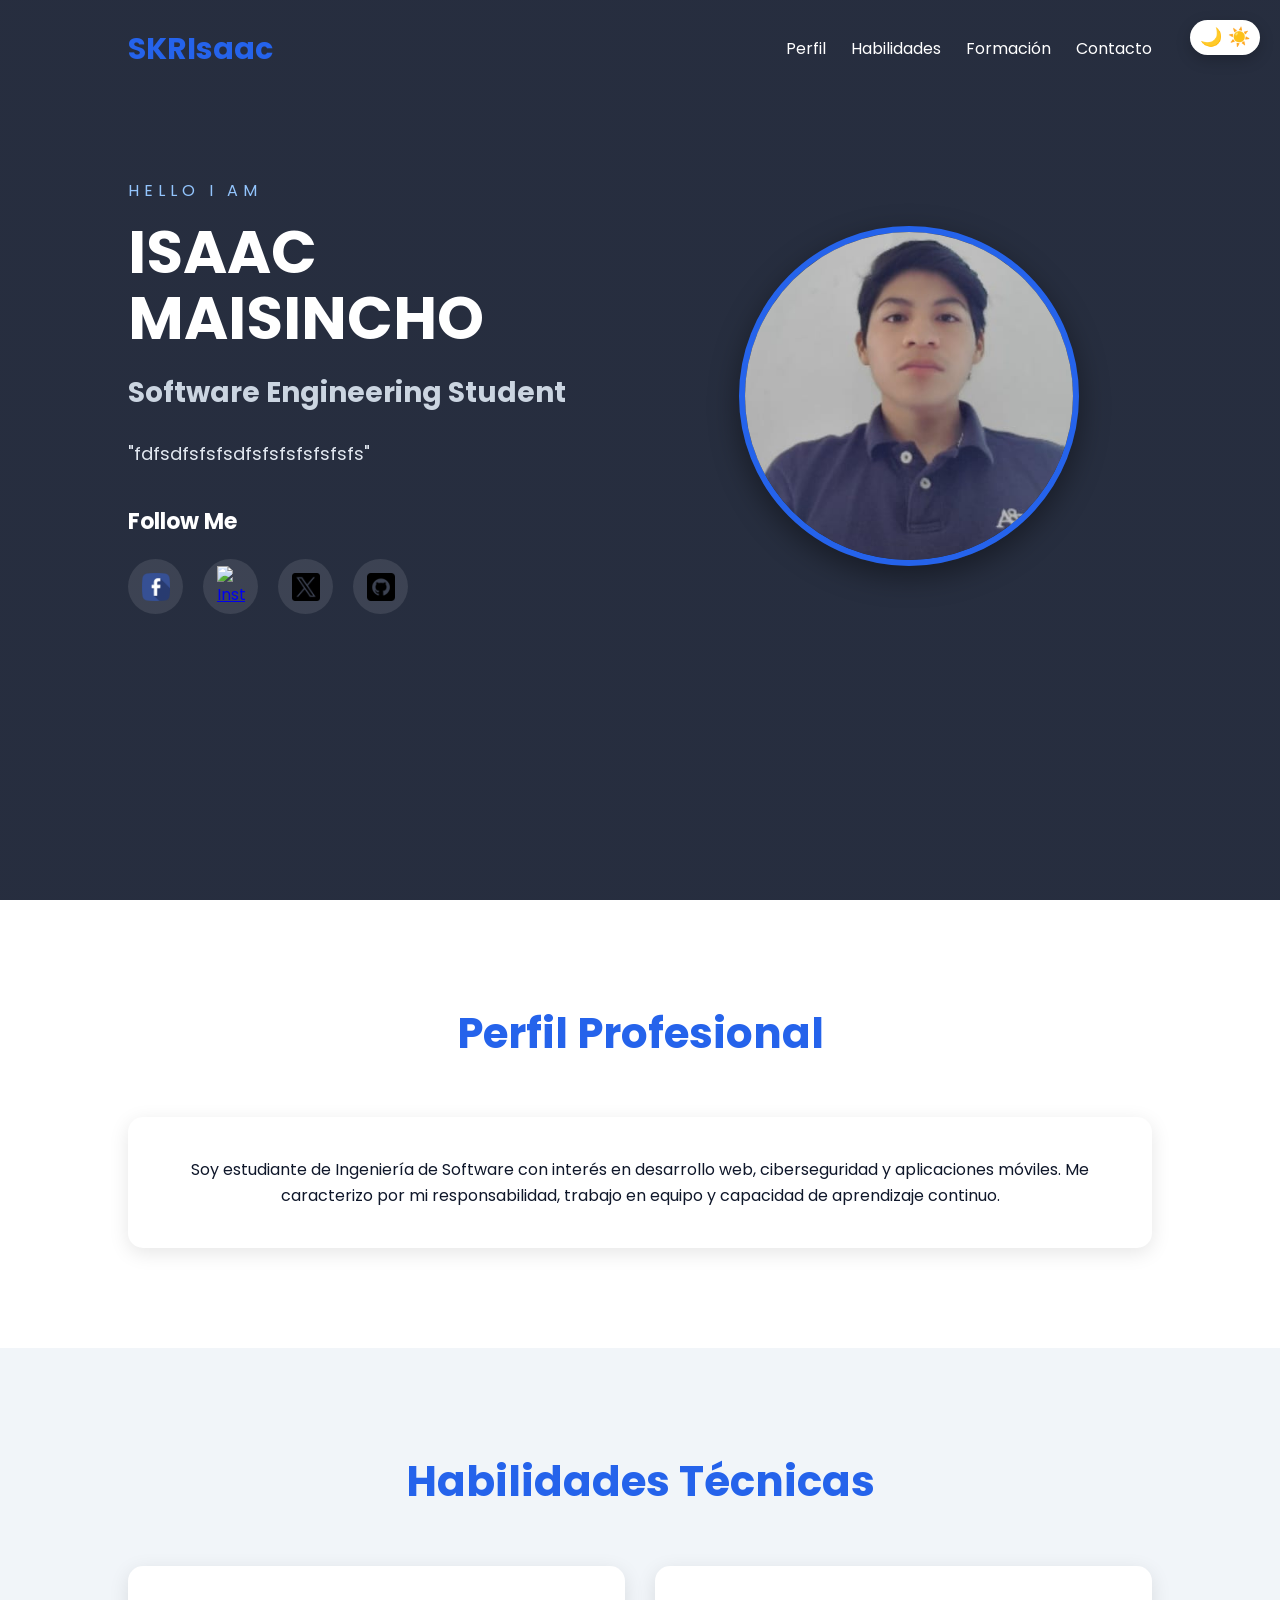
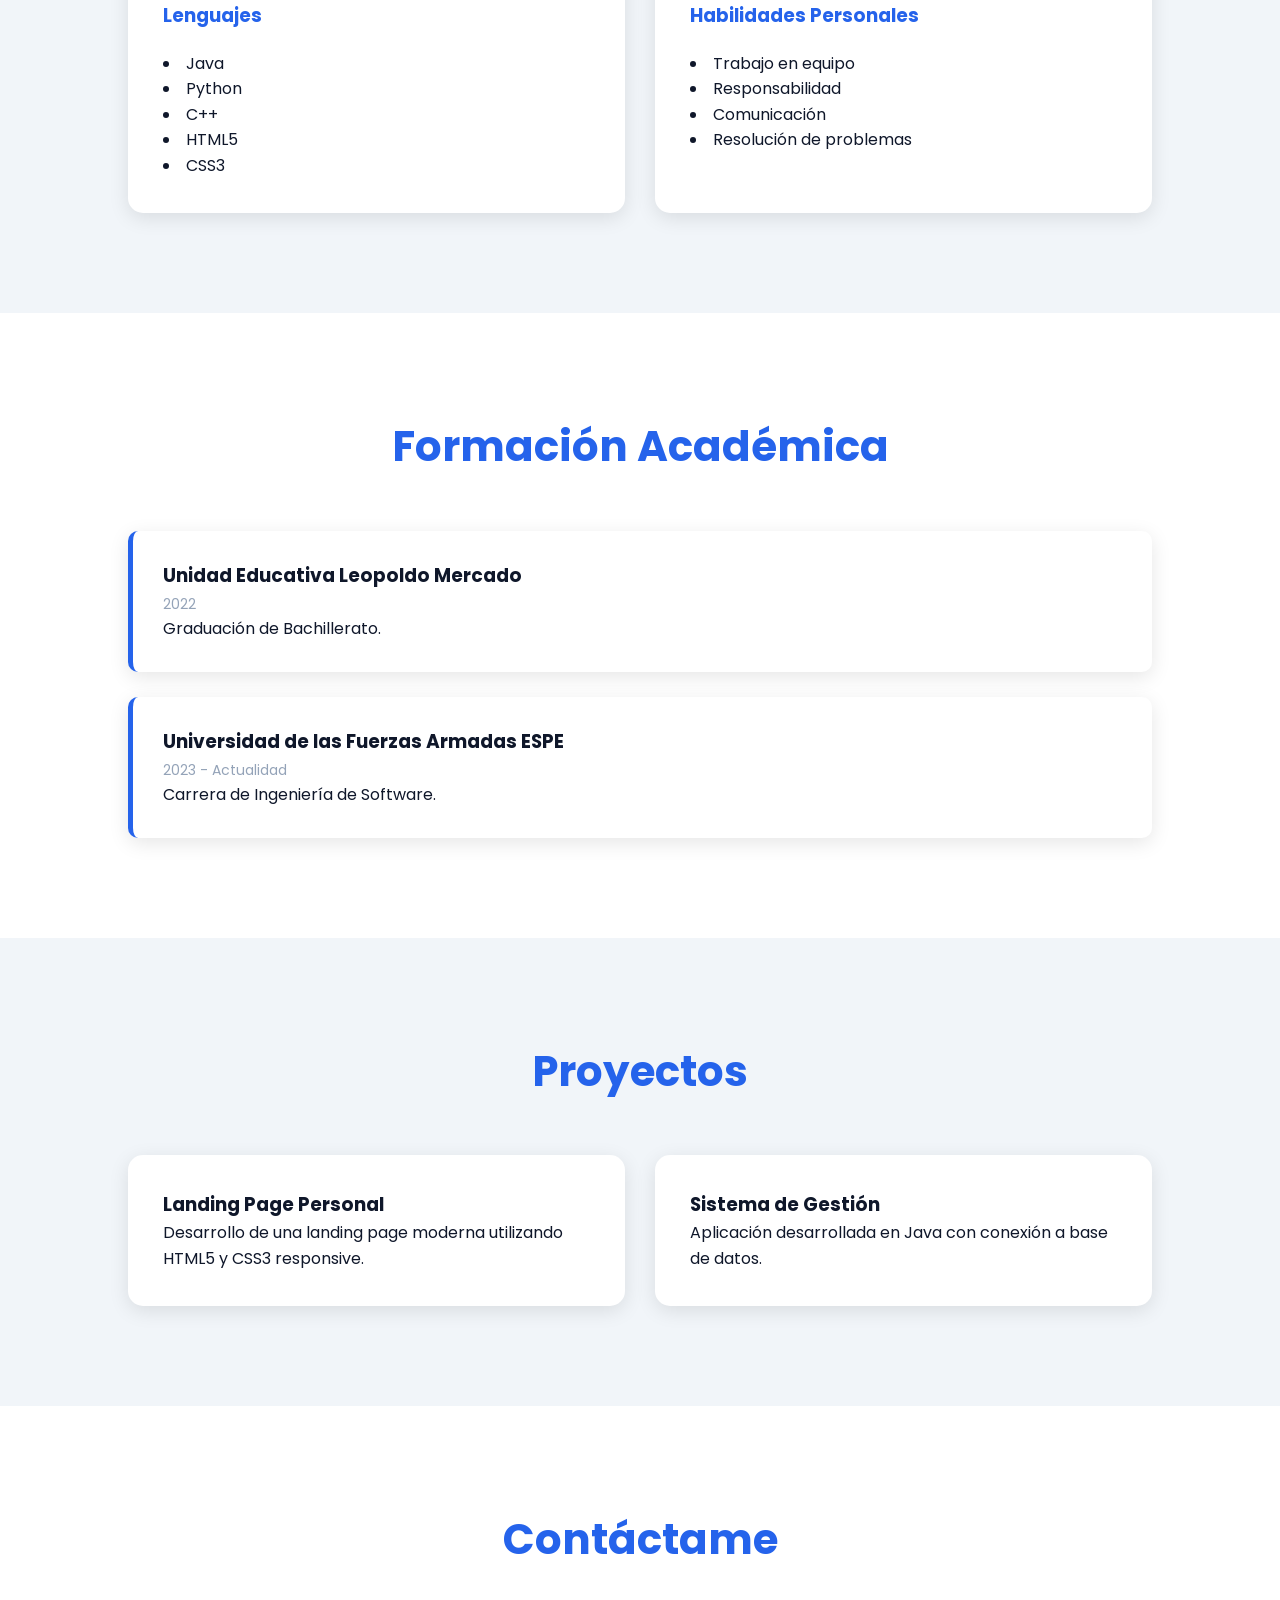
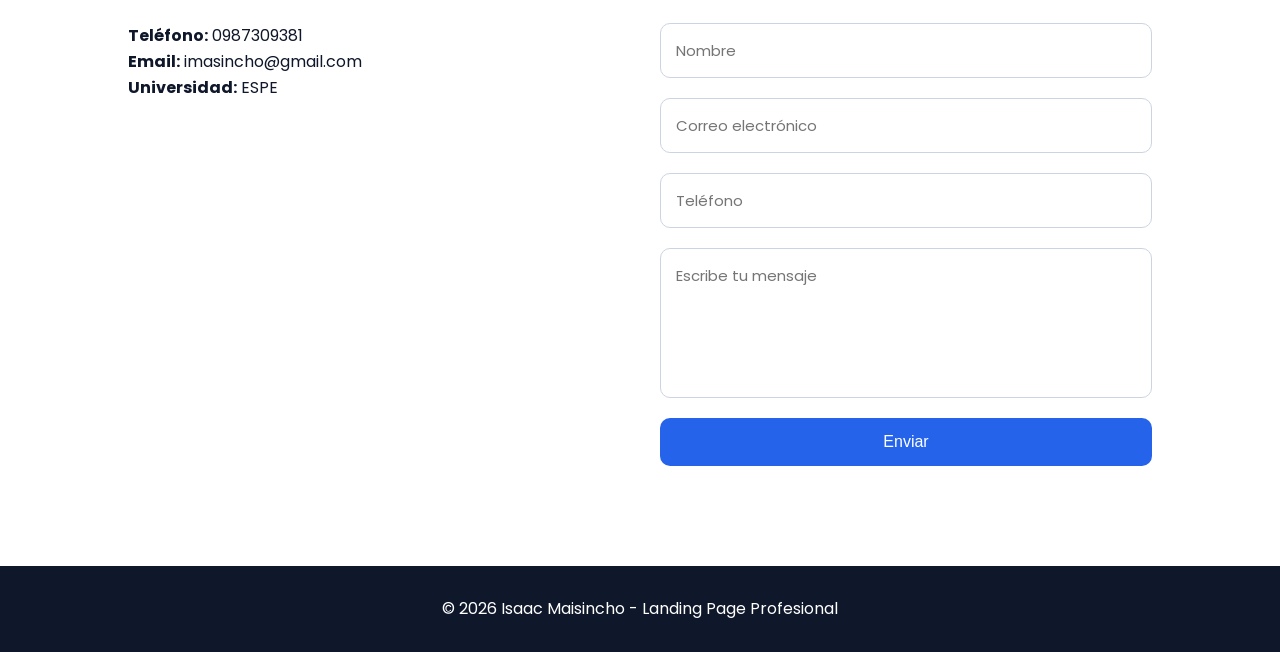
==== commit a92ce6f4: "modoVisualizacion" ====
--- a/landingPage/index.html
+++ b/landingPage/index.html
@@ -24,6 +24,19 @@
 
 <body>
 
+    <!-- TOGGLE DARK MODE -->
+
+<input type="checkbox" id="theme-toggle">
+
+<label for="theme-toggle" class="toggle">
+
+    <span class="moon">🌙</span>
+
+    <span class="sun">☀️</span>
+
+</label>
+
+<div class="page">
     <header class="hero">
 
         <nav class="navbar">
@@ -131,10 +144,8 @@
 
     </header>
 
-    <!-- MAIN -->
     <main>
 
-        <!-- PERFIL -->
         <section id="perfil" class="section">
 
             <div class="section-title">
@@ -154,7 +165,6 @@
 
         </section>
 
-        <!-- HABILIDADES -->
         <section id="habilidades" class="section bg-light">
 
             <div class="section-title">
@@ -278,7 +288,6 @@
 
         </section>
 
-        <!-- CONTACTO -->
         <section id="contacto" class="section">
 
             <div class="section-title">
@@ -334,7 +343,6 @@
 
     </main>
 
-    <!-- FOOTER -->
     <footer>
 
         <p>
@@ -342,6 +350,7 @@
         </p>
 
     </footer>
+    </div>
 
 </body>
 
--- a/landingPage/style.css
+++ b/landingPage/style.css
@@ -523,4 +523,116 @@
         justify-content: center;
     }
 
+}
+
+#theme-toggle{
+
+    display: none;
+}
+
+/* BOTON */
+
+.toggle{
+
+    position: fixed;
+
+    top: 20px;
+    right: 20px;
+
+    width: 70px;
+    height: 35px;
+
+    background-color: white;
+
+    border-radius: 50px;
+
+    display: flex;
+
+    align-items: center;
+
+    justify-content: space-between;
+
+    padding: 0 10px;
+
+    cursor: pointer;
+
+    z-index: 999;
+
+    box-shadow: 0 5px 15px rgba(0,0,0,0.2);
+
+    transition: 0.4s;
+}
+
+.toggle span{
+
+    font-size: 18px;
+}
+
+/* PAGE */
+
+.page{
+
+    background-color: white;
+
+    color: var(--primary);
+
+    transition: 0.5s;
+}
+
+/* DARK MODE */
+
+#theme-toggle:checked ~ .page{
+
+    background-color: #0f172a;
+
+    color: white;
+}
+
+/* SECCIONES */
+
+#theme-toggle:checked ~ .page .bg-light{
+
+    background-color: #1e293b;
+}
+
+/* CARDS */
+
+#theme-toggle:checked ~ .page .card,
+
+#theme-toggle:checked ~ .page .skill-card,
+
+#theme-toggle:checked ~ .page .project-card,
+
+#theme-toggle:checked ~ .page .timeline-item{
+
+    background-color: #1e293b;
+
+    color: white;
+}
+
+/* INPUTS */
+
+#theme-toggle:checked ~ .page .contact-form input,
+
+#theme-toggle:checked ~ .page .contact-form textarea{
+
+    background-color: #1e293b;
+
+    color: white;
+
+    border: 1px solid #334155;
+}
+
+/* FOOTER */
+
+#theme-toggle:checked ~ .page footer{
+
+    background-color: black;
+}
+
+/* NAVBAR */
+
+#theme-toggle:checked ~ .page .navbar{
+
+    background-color: transparent;
 }
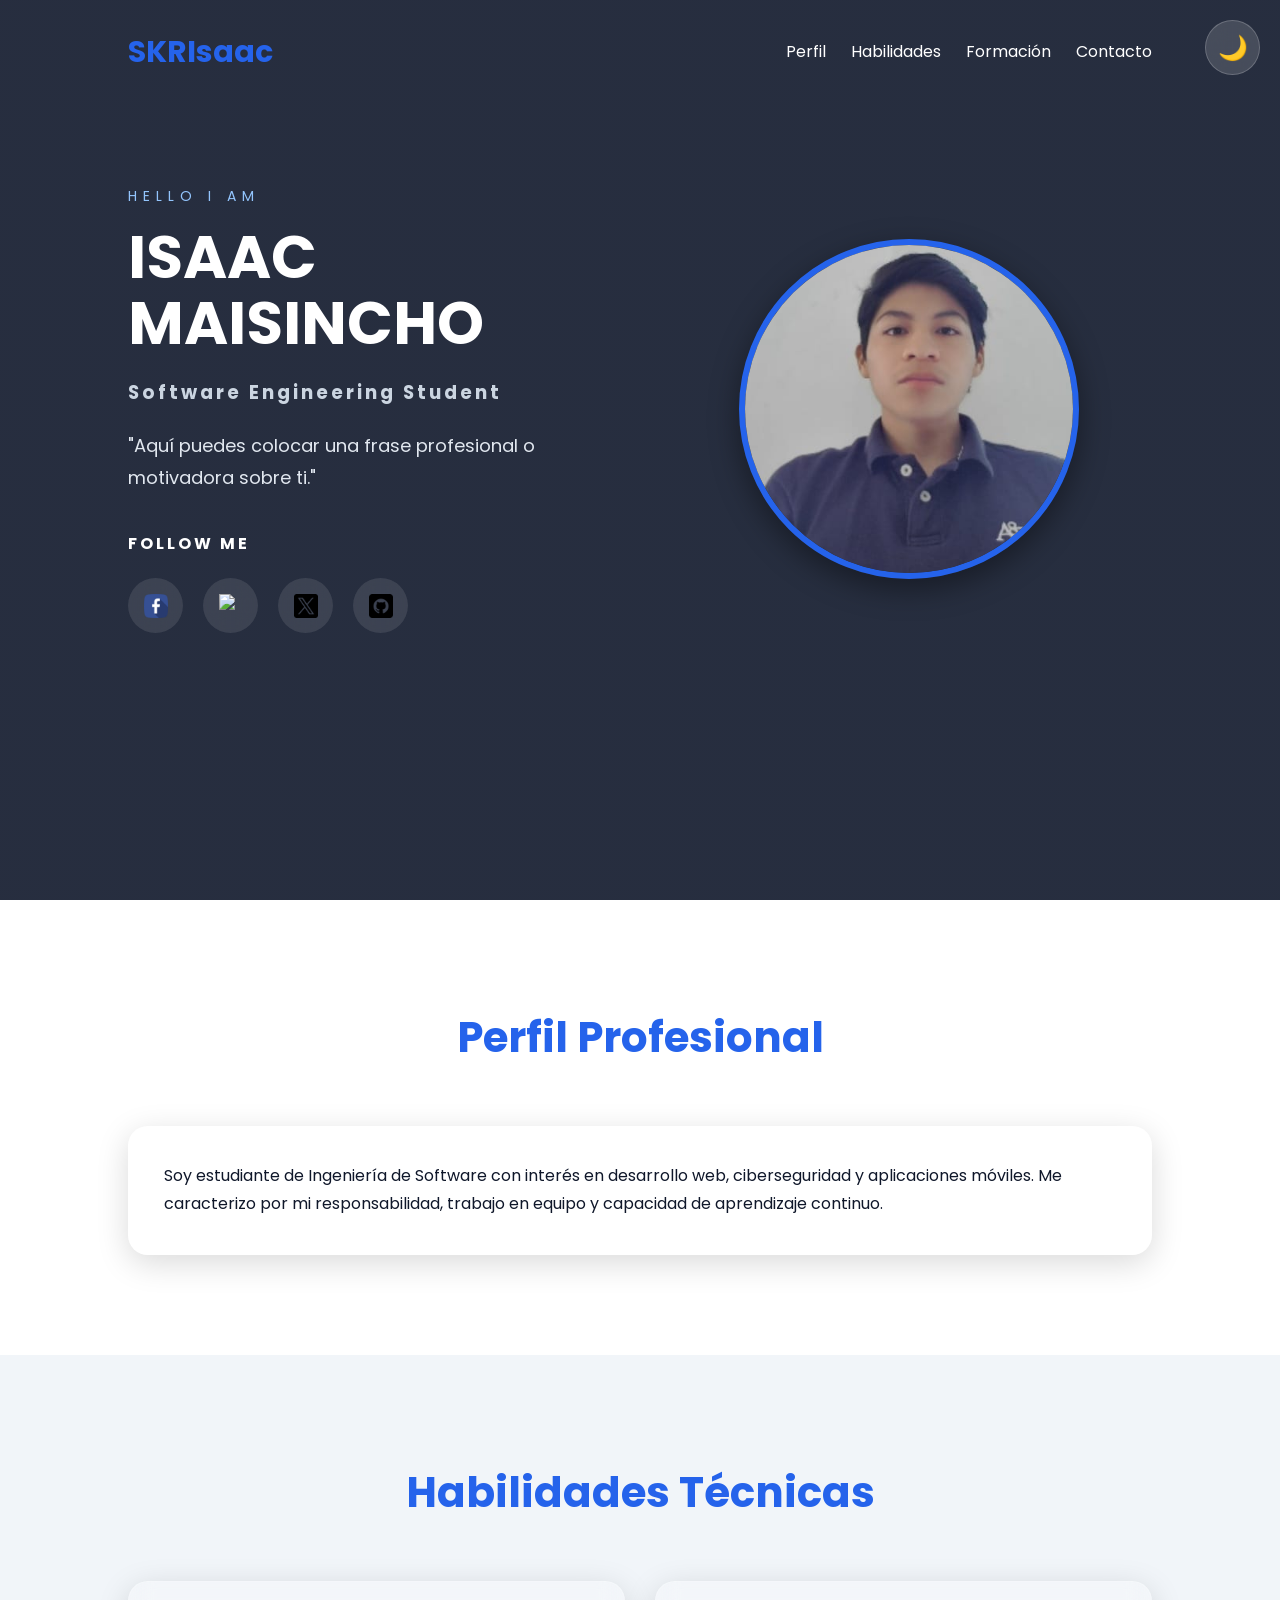
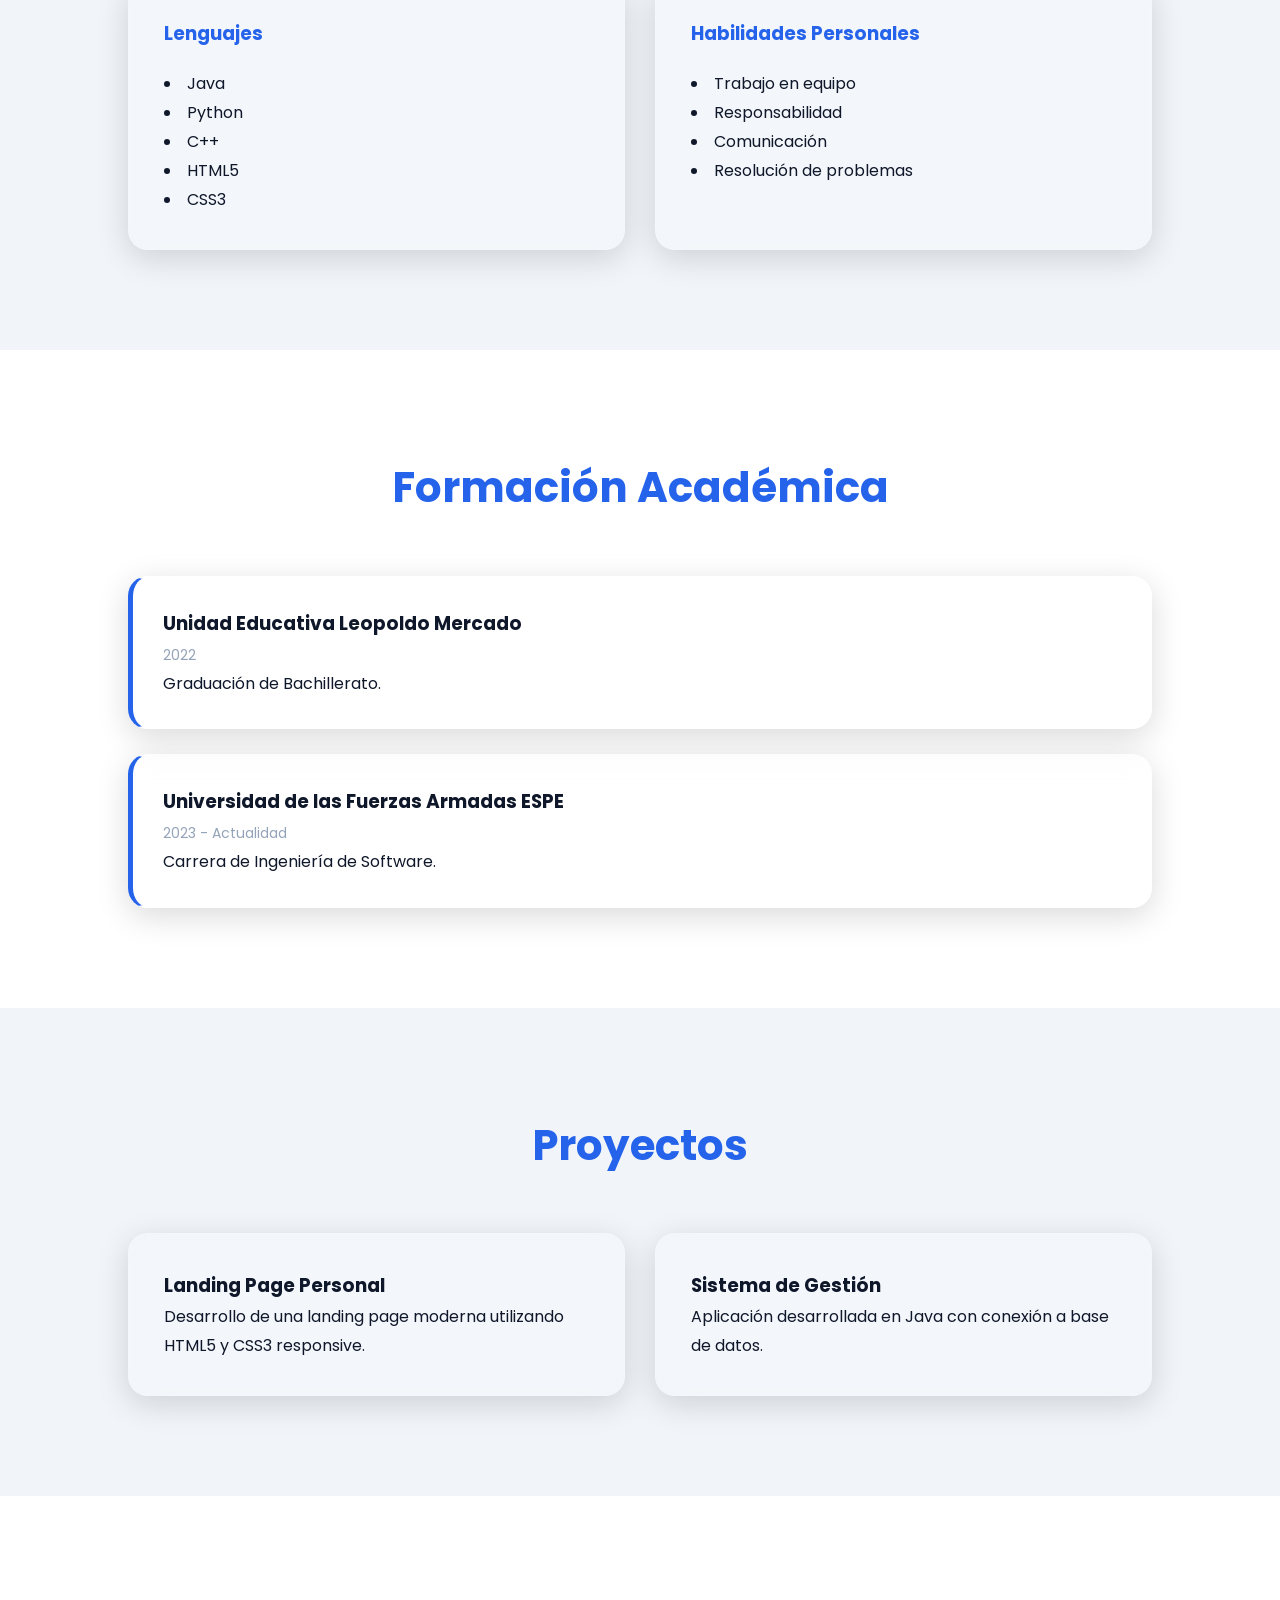
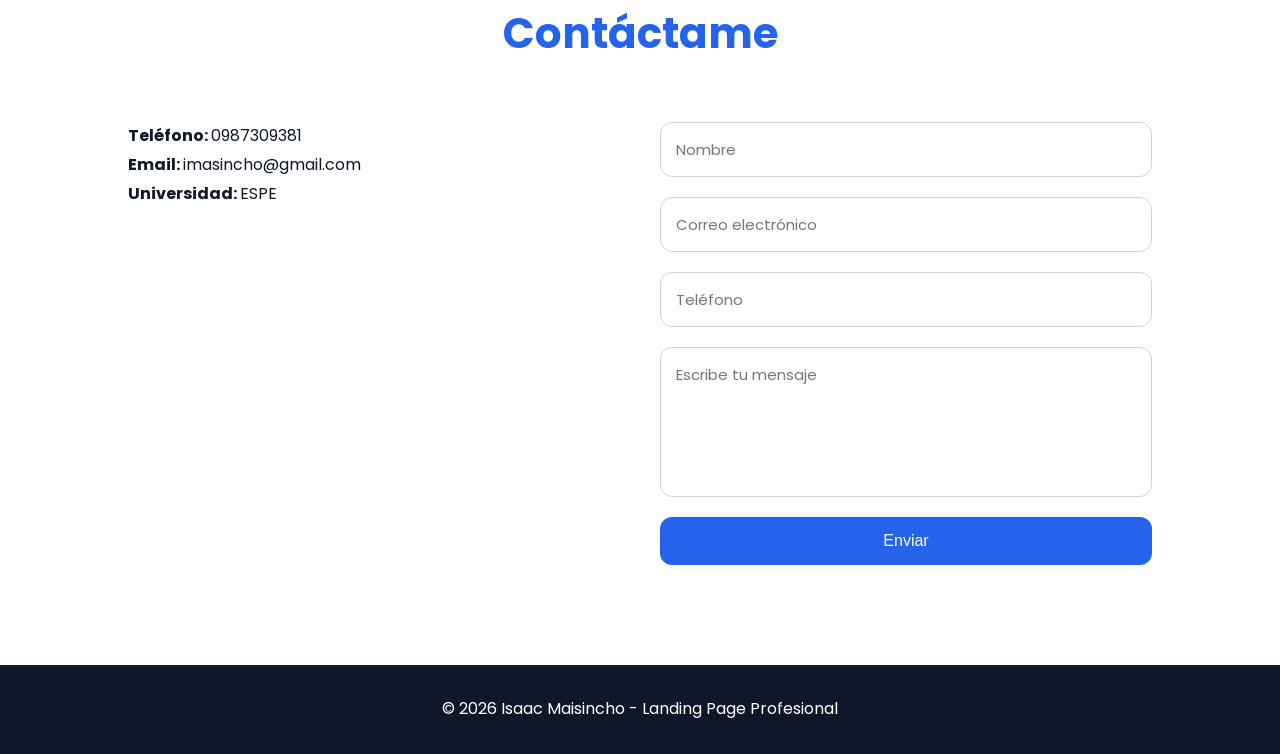
==== commit cb87b146: "Mayor Legibilidad" ====
--- a/landingPage/index.html
+++ b/landingPage/index.html
@@ -12,344 +12,426 @@
 
     <link rel="icon" href="images/programa.ico">
 
-
-    <link rel="preconnect" href="https://fonts.googleapis.com">
+    <!-- GOOGLE FONTS -->
+    <link rel="preconnect"
+        href="https://fonts.googleapis.com">
 
     <link href="https://fonts.googleapis.com/css2?family=Poppins:wght@300;400;500;600;700&display=swap"
         rel="stylesheet">
 
-    <link rel="stylesheet" href="style.css">
+    <!-- CSS -->
+    <link rel="stylesheet"
+        href="style.css">
 
 </head>
 
 <body>
 
-    <!-- TOGGLE DARK MODE -->
-
-<input type="checkbox" id="theme-toggle">
-
-<label for="theme-toggle" class="toggle">
-
-    <span class="moon">🌙</span>
-
-    <span class="sun">☀️</span>
-
-</label>
-
-<div class="page">
-    <header class="hero">
-
-        <nav class="navbar">
-
-            <h2 class="logo">SKRIsaac</h2>
-
-            <ul class="nav-links">
-
-                <li>
-                    <a href="#perfil">Perfil</a>
-                </li>
-
-                <li>
-                    <a href="#habilidades">Habilidades</a>
-                </li>
-
-                <li>
-                    <a href="#formacion">Formación</a>
-                </li>
-
-                <li>
-                    <a href="#contacto">Contacto</a>
-                </li>
-
-            </ul>
-
-        </nav>
-
-        <div class="hero-content">
-
-            <div class="hero-text">
-
-                <p class="small-title">
-                    HELLO I AM
-                </p>
-
-                <h1>
-                    ISAAC MAISINCHO
-                </h1>
-
-                <h3>
-                    Software Engineering Student
-                </h3>
-
-                <p class="hero-description">
-                    "fdfsdfsfsfsdfsfsfsfsfsfsfs"
-                </p>
-
-                <div class="social-section">
-
-                    <h4>Follow Me</h4>
-
-                    <div class="social-icons">
-
-                        <a href="https://facebook.com"
-
- target="_blank"
-    class="facebook">
-
-    <img src="images/facebook.png"
-        alt="Facebook">
-
-</a>
-                        <a href="https://instagram.com"
-    target="_blank"
-    class="instagram">
-
-    <img src="images/instagram.png"
-        alt="Instagram">
-
-</a>
-
-                        <a href="https://twitter.com"
-    target="_blank"
-    class="twitter">
-
-    <img src="images/X.png"
-        alt="Twitter">
-
-</a>
-                       <a href="https://github.com"
-    target="_blank"
-    class="github">
-
-    <img src="images/Github.png"
-        alt="GitHub">
-
-</a>
+    <input type="checkbox"
+        id="theme-toggle">
+
+    <label for="theme-toggle"
+        class="toggle">
+
+        🌙
+
+    </label>
+
+    <div class="page">
+
+        <header class="hero">
+
+            <nav class="navbar">
+
+                <h2 class="logo">
+                    SKRIsaac
+                </h2>
+
+                <ul class="nav-links">
+
+                    <li>
+                        <a href="#perfil">
+                            Perfil
+                        </a>
+                    </li>
+
+                    <li>
+                        <a href="#habilidades">
+                            Habilidades
+                        </a>
+                    </li>
+
+                    <li>
+                        <a href="#formacion">
+                            Formación
+                        </a>
+                    </li>
+
+                    <li>
+                        <a href="#contacto">
+                            Contacto
+                        </a>
+                    </li>
+
+                </ul>
+
+            </nav>
+
+            <div class="hero-content">
+
+                <div class="hero-text">
+
+                    <p class="small-title">
+                        HELLO I AM
+                    </p>
+
+                    <h1>
+                        ISAAC MAISINCHO
+                    </h1>
+
+                    <h3>
+                        Software Engineering Student
+                    </h3>
+
+                    <p class="hero-description">
+
+                        "Aquí puedes colocar una frase
+                        profesional o motivadora sobre ti."
+
+                    </p>
+
+                    <div class="social-section">
+
+                        <h4>
+                            FOLLOW ME
+                        </h4>
+
+                        <div class="social-icons">
+
+                            <a href="https://facebook.com"
+                                target="_blank"
+                                class="facebook">
+
+                                <img src="images/facebook.png"
+                                    alt="Facebook">
+                            </a>
+
+                            <a href="https://instagram.com"
+                                target="_blank"
+                                class="instagram">
+
+                                <img src="images/instagram.png"
+                                    alt="Instagram">
+                            </a>
+
+                            <a href="https://twitter.com"
+                                target="_blank"
+                                class="twitter">
+
+                                <img src="images/X.png"
+                                    alt="Twitter">
+                            </a>
+
+                            <a href="https://github.com"
+                                target="_blank"
+                                class="github">
+
+                                <img src="images/Github.png"
+                                    alt="GitHub">
+
+                            </a>
+
+                        </div>
 
                     </div>
 
                 </div>
 
+
+                <div class="hero-image">
+
+                    <img src="images/FotoP.jpeg"
+                        alt="Isaac Maisincho">
+
+                </div>
+
             </div>
 
-            <!-- FOTO -->
-            <div class="hero-image">
-
-                <img src="images/FotoP.jpeg"
-                    alt="Isaac Maisincho">
-
-            </div>
-
-        </div>
-
-    </header>
-
-    <main>
-
-        <section id="perfil" class="section">
-
-            <div class="section-title">
-                <h2>Perfil Profesional</h2>
-            </div>
-
-            <div class="card">
-
-                <p>
-                    Soy estudiante de Ingeniería de Software con interés
-                    en desarrollo web, ciberseguridad y aplicaciones móviles.
-                    Me caracterizo por mi responsabilidad, trabajo en equipo
-                    y capacidad de aprendizaje continuo.
-                </p>
-
-            </div>
-
-        </section>
-
-        <section id="habilidades" class="section bg-light">
-
-            <div class="section-title">
-                <h2>Habilidades Técnicas</h2>
-            </div>
-
-            <div class="skills-container">
-
-                <article class="skill-card">
-
-                    <h3>Lenguajes</h3>
-
-                    <ul>
-
-                        <li>Java</li>
-                        <li>Python</li>
-                        <li>C++</li>
-                        <li>HTML5</li>
-                        <li>CSS3</li>
-
-                    </ul>
-
-                </article>
-
-                <article class="skill-card">
-
-                    <h3>Habilidades Personales</h3>
-
-                    <ul>
-
-                        <li>Trabajo en equipo</li>
-                        <li>Responsabilidad</li>
-                        <li>Comunicación</li>
-                        <li>Resolución de problemas</li>
-
-                    </ul>
-
-                </article>
-
-            </div>
-
-        </section>
-
-        <!-- FORMACIÓN -->
-        <section id="formacion" class="section">
-
-            <div class="section-title">
-                <h2>Formación Académica</h2>
-            </div>
-
-            <div class="timeline">
-
-                <article class="timeline-item">
-
-                    <h3>
-                        Unidad Educativa Leopoldo Mercado
-                    </h3>
-
-                    <span>2022</span>
+        </header>
+
+        <main>
+
+            <section id="perfil"
+                class="section">
+
+                <div class="section-title">
+
+                    <h2>
+                        Perfil Profesional
+                    </h2>
+
+                </div>
+
+                <div class="card">
 
                     <p>
-                        Graduación de Bachillerato.
+
+                        Soy estudiante de Ingeniería de Software
+                        con interés en desarrollo web,
+                        ciberseguridad y aplicaciones móviles.
+
+                        Me caracterizo por mi responsabilidad,
+                        trabajo en equipo y capacidad
+                        de aprendizaje continuo.
+
                     </p>
 
-                </article>
-
-                <article class="timeline-item">
-
-                    <h3>
-                        Universidad de las Fuerzas Armadas ESPE
-                    </h3>
-
-                    <span>2023 - Actualidad</span>
-
-                    <p>
-                        Carrera de Ingeniería de Software.
-                    </p>
-
-                </article>
-
-            </div>
-
-        </section>
-
-        <!-- PROYECTOS -->
-        <section class="section bg-light">
-
-            <div class="section-title">
-                <h2>Proyectos</h2>
-            </div>
-
-            <div class="projects-container">
-
-                <article class="project-card">
-
-                    <h3>
-                        Landing Page Personal
-                    </h3>
-
-                    <p>
-                        Desarrollo de una landing page moderna
-                        utilizando HTML5 y CSS3 responsive.
-                    </p>
-
-                </article>
-
-                <article class="project-card">
-
-                    <h3>
-                        Sistema de Gestión
-                    </h3>
-
-                    <p>
-                        Aplicación desarrollada en Java con
-                        conexión a base de datos.
-                    </p>
-
-                </article>
-
-            </div>
-
-        </section>
-
-        <section id="contacto" class="section">
-
-            <div class="section-title">
-                <h2>Contáctame</h2>
-            </div>
-
-            <div class="contact-container">
-
-                <!-- INFORMACIÓN -->
-                <div class="contact-info">
-
-                    <p>
-                        <strong>Teléfono:</strong>
-                        0987309381
-                    </p>
-
-                    <p>
-                        <strong>Email:</strong>
-                        imasincho@gmail.com
-                    </p>
-
-                    <p>
-                        <strong>Universidad:</strong>
-                        ESPE
-                    </p>
-
-                </div>
-
-                <!-- FORMULARIO -->
-                <form class="contact-form">
-
-                    <input type="text"
-                        placeholder="Nombre">
-
-                    <input type="email"
-                        placeholder="Correo electrónico">
-
-                    <input type="tel"
-                        placeholder="Teléfono">
-
-                    <textarea
-                        placeholder="Escribe tu mensaje"></textarea>
-
-                    <button type="submit">
-                        Enviar
-                    </button>
-
-                </form>
-
-            </div>
-
-        </section>
-
-    </main>
-
-    <footer>
-
-        <p>
-            © 2026 Isaac Maisincho - Landing Page Profesional
-        </p>
-
-    </footer>
+                </div>
+
+            </section>
+
+            <section id="habilidades"
+                class="section bg-light">
+
+                <div class="section-title">
+
+                    <h2>
+                        Habilidades Técnicas
+                    </h2>
+
+                </div>
+
+                <div class="skills-container">
+
+                    <!-- SKILL -->
+
+                    <article class="skill-card">
+
+                        <h3>
+                            Lenguajes
+                        </h3>
+
+                        <ul>
+
+                            <li>Java</li>
+                            <li>Python</li>
+                            <li>C++</li>
+                            <li>HTML5</li>
+                            <li>CSS3</li>
+
+                        </ul>
+
+                    </article>
+
+                    <!-- SKILL -->
+
+                    <article class="skill-card">
+
+                        <h3>
+                            Habilidades Personales
+                        </h3>
+
+                        <ul>
+
+                            <li>Trabajo en equipo</li>
+                            <li>Responsabilidad</li>
+                            <li>Comunicación</li>
+                            <li>Resolución de problemas</li>
+
+                        </ul>
+
+                    </article>
+
+                </div>
+
+            </section>
+
+            <section id="formacion"
+                class="section">
+
+                <div class="section-title">
+
+                    <h2>
+                        Formación Académica
+                    </h2>
+
+                </div>
+
+                <div class="timeline">
+
+                    <article class="timeline-item">
+
+                        <h3>
+                            Unidad Educativa Leopoldo Mercado
+                        </h3>
+
+                        <span>
+                            2022
+                        </span>
+
+                        <p>
+                            Graduación de Bachillerato.
+                        </p>
+
+                    </article>
+
+                    <article class="timeline-item">
+
+                        <h3>
+                            Universidad de las Fuerzas Armadas ESPE
+                        </h3>
+
+                        <span>
+                            2023 - Actualidad
+                        </span>
+
+                        <p>
+                            Carrera de Ingeniería de Software.
+                        </p>
+
+                    </article>
+
+                </div>
+
+            </section>
+
+            <section class="section bg-light">
+
+                <div class="section-title">
+
+                    <h2>
+                        Proyectos
+                    </h2>
+
+                </div>
+
+                <div class="projects-container">
+
+                    <article class="project-card">
+
+                        <h3>
+                            Landing Page Personal
+                        </h3>
+
+                        <p>
+
+                            Desarrollo de una landing page moderna
+                            utilizando HTML5 y CSS3 responsive.
+
+                        </p>
+
+                    </article>
+
+                    <article class="project-card">
+
+                        <h3>
+                            Sistema de Gestión
+                        </h3>
+
+                        <p>
+
+                            Aplicación desarrollada en Java
+                            con conexión a base de datos.
+
+                        </p>
+
+                    </article>
+
+                </div>
+
+            </section>
+
+            <section id="contacto"
+                class="section">
+
+                <div class="section-title">
+
+                    <h2>
+                        Contáctame
+                    </h2>
+
+                </div>
+
+                <div class="contact-container">
+
+                    <div class="contact-info">
+
+                        <p>
+
+                            <strong>
+                                Teléfono:
+                            </strong>
+
+                            0987309381
+
+                        </p>
+
+                        <p>
+
+                            <strong>
+                                Email:
+                            </strong>
+
+                            imasincho@gmail.com
+
+                        </p>
+
+                        <p>
+
+                            <strong>
+                                Universidad:
+                            </strong>
+
+                            ESPE
+
+                        </p>
+
+                    </div>
+
+                    <!-- FORM -->
+
+                    <form class="contact-form">
+
+                        <input type="text"
+                            placeholder="Nombre"
+                            required>
+
+                        <input type="email"
+                            placeholder="Correo electrónico"
+                            required>
+
+                        <input type="tel"
+                            placeholder="Teléfono"
+                            required>
+
+                        <textarea
+                            placeholder="Escribe tu mensaje"></textarea>
+
+                        <button type="submit">
+
+                            Enviar
+
+                        </button>
+
+                    </form>
+
+                </div>
+
+            </section>
+
+        </main>
+
+        <footer>
+
+            <p>
+
+                © 2026 Isaac Maisincho
+                - Landing Page Profesional
+
+            </p>
+
+        </footer>
+
     </div>
 
 </body>
--- a/landingPage/style.css
+++ b/landingPage/style.css
@@ -1,12 +1,8 @@
-/* RESET */
-
 *{
     margin: 0;
     padding: 0;
     box-sizing: border-box;
 }
-
-/* VARIABLES */
 
 :root{
 
@@ -15,10 +11,7 @@
     --light: #f1f5f9;
     --white: #ffffff;
     --gray: #94a3b8;
-
-}
-
-/* GENERAL */
+}
 
 html{
     scroll-behavior: smooth;
@@ -32,10 +25,13 @@
 
     color: var(--primary);
 
-    line-height: 1.6;
-}
-
-/* HERO */
+    line-height: 1.8;
+}
+
+.page{
+
+    transition: 0.5s;
+}
 
 .hero{
 
@@ -54,8 +50,6 @@
     color: white;
 }
 
-/* NAVBAR */
-
 .navbar{
 
     display: flex;
@@ -78,9 +72,9 @@
 
     display: flex;
 
+    gap: 25px;
+
     list-style: none;
-
-    gap: 25px;
 }
 
 .nav-links a{
@@ -97,7 +91,6 @@
     color: #93c5fd;
 }
 
-/* HERO CONTENT */
 
 .hero-content{
 
@@ -112,8 +105,6 @@
     padding: 80px 10%;
 }
 
-/* HERO TEXT */
-
 .hero-text{
 
     flex: 1;
@@ -121,11 +112,13 @@
 
 .small-title{
 
-    letter-spacing: 5px;
+    letter-spacing: 6px;
 
     color: #93c5fd;
 
     margin-bottom: 15px;
+
+    font-size: 14px;
 }
 
 .hero-text h1{
@@ -139,31 +132,29 @@
 
 .hero-text h3{
 
-    font-size: 28px;
-
     color: #cbd5e1;
 
-    margin-bottom: 25px;
+    margin-bottom: 20px;
+
+    letter-spacing: 3px;
 }
 
 .hero-description{
 
     max-width: 600px;
 
+    color: #e2e8f0;
+
     margin-bottom: 35px;
 
-    color: #e2e8f0;
-
     font-size: 18px;
 }
 
-/* SOCIAL */
-
 .social-section h4{
 
     margin-bottom: 20px;
 
-    font-size: 22px;
+    letter-spacing: 3px;
 }
 
 .social-icons{
@@ -178,25 +169,28 @@
     width: 55px;
     height: 55px;
 
+    border-radius: 50%;
+
     display: flex;
 
     justify-content: center;
 
     align-items: center;
 
-    border-radius: 50%;
-
-    background-color: rgba(255,255,255,0.1);
+    background: rgba(255,255,255,0.1);
+
+    backdrop-filter: blur(10px);
 
     transition: 0.4s;
 }
 
 .social-icons img{
 
-    width: 28px;
-}
-
-/* HOVER ICONOS */
+    width: 24px;
+    height: 24px;
+
+    object-fit: contain;
+}
 
 .social-icons a:hover{
 
@@ -226,8 +220,6 @@
     background-color: #333;
 }
 
-/* HERO IMAGE */
-
 .hero-image{
 
     flex: 1;
@@ -242,16 +234,15 @@
     width: 340px;
     height: 340px;
 
+    border-radius: 50%;
+
     object-fit: cover;
 
-    border-radius: 50%;
-
     border: 6px solid var(--secondary);
 
     box-shadow: 0 10px 30px rgba(0,0,0,0.4);
 }
 
-/* SECTIONS */
 
 .section{
 
@@ -277,52 +268,51 @@
     background-color: var(--light);
 }
 
-/* CARD */
-
-.card{
-
-    background-color: white;
-
-    padding: 40px;
-
-    border-radius: 15px;
-
-    box-shadow: 0 5px 20px rgba(0,0,0,0.1);
-
-    text-align: center;
-}
-
-/* SKILLS */
+.card,
+.skill-card,
+.project-card,
+.timeline-item{
+
+    background: rgba(255,255,255,0.15);
+
+    backdrop-filter: blur(12px);
+
+    border: 1px solid rgba(255,255,255,0.2);
+
+    border-radius: 20px;
+
+    box-shadow: 0 8px 32px rgba(0,0,0,0.15);
+
+    transition: 0.4s;
+}
+
+.card,
+.skill-card,
+.project-card{
+
+    padding: 35px;
+}
+
+.timeline-item{
+
+    padding: 30px;
+}
+
+.card:hover,
+.skill-card:hover,
+.project-card:hover{
+
+    transform: translateY(-8px);
+}
 
 .skills-container{
 
-    display: flex;
+    display: grid;
+
+    grid-template-columns:
+    repeat(auto-fit, minmax(300px, 1fr));
 
     gap: 30px;
-
-    flex-wrap: wrap;
-}
-
-.skill-card{
-
-    flex: 1;
-
-    min-width: 280px;
-
-    background-color: white;
-
-    padding: 35px;
-
-    border-radius: 15px;
-
-    box-shadow: 0 5px 20px rgba(0,0,0,0.1);
-
-    transition: 0.3s;
-}
-
-.skill-card:hover{
-
-    transform: translateY(-8px);
 }
 
 .skill-card h3{
@@ -337,7 +327,6 @@
     list-style-position: inside;
 }
 
-/* TIMELINE */
 
 .timeline{
 
@@ -350,15 +339,7 @@
 
 .timeline-item{
 
-    background-color: white;
-
-    padding: 30px;
-
     border-left: 5px solid var(--secondary);
-
-    border-radius: 10px;
-
-    box-shadow: 0 5px 20px rgba(0,0,0,0.1);
 }
 
 .timeline-item span{
@@ -372,56 +353,25 @@
 
 .projects-container{
 
-    display: flex;
+    display: grid;
+
+    grid-template-columns:
+    repeat(auto-fit, minmax(300px, 1fr));
 
     gap: 30px;
-
-    flex-wrap: wrap;
-}
-
-.project-card{
-
-    flex: 1;
-
-    min-width: 280px;
-
-    background-color: white;
-
-    padding: 35px;
-
-    border-radius: 15px;
-
-    box-shadow: 0 5px 20px rgba(0,0,0,0.1);
-
-    transition: 0.3s;
-}
-
-.project-card:hover{
-
-    transform: translateY(-10px);
-}
-
-/* CONTACTO */
+}
 
 .contact-container{
 
-    display: flex;
+    display: grid;
+
+    grid-template-columns:
+    repeat(auto-fit, minmax(300px, 1fr));
 
     gap: 40px;
-
-    flex-wrap: wrap;
-}
-
-.contact-info{
-
-    flex: 1;
-
-    min-width: 250px;
 }
 
 .contact-form{
-
-    flex: 1;
 
     display: flex;
 
@@ -435,13 +385,25 @@
 
     padding: 15px;
 
+    border-radius: 12px;
+
     border: 1px solid #cbd5e1;
 
-    border-radius: 10px;
-
     font-family: inherit;
 
     font-size: 15px;
+
+    outline: none;
+
+    transition: 0.3s;
+}
+
+.contact-form input:focus,
+.contact-form textarea:focus{
+
+    border-color: var(--secondary);
+
+    box-shadow: 0 0 10px rgba(37,99,235,0.3);
 }
 
 .contact-form textarea{
@@ -461,7 +423,7 @@
 
     padding: 15px;
 
-    border-radius: 10px;
+    border-radius: 12px;
 
     cursor: pointer;
 
@@ -473,9 +435,9 @@
 .contact-form button:hover{
 
     background-color: #1d4ed8;
-}
-
-/* FOOTER */
+
+    transform: translateY(-3px);
+}
 
 footer{
 
@@ -488,7 +450,93 @@
     padding: 30px;
 }
 
-/* RESPONSIVE */
+/* DARK MODE */
+
+#theme-toggle{
+
+    display: none;
+}
+
+
+.toggle{
+
+    position: fixed;
+
+    top: 20px;
+    right: 20px;
+
+    width: 55px;
+    height: 55px;
+
+    border-radius: 50%;
+
+    background: rgba(255,255,255,0.15);
+
+    backdrop-filter: blur(10px);
+
+    border: 1px solid rgba(255,255,255,0.2);
+
+    display: flex;
+
+    justify-content: center;
+
+    align-items: center;
+
+    font-size: 24px;
+
+    cursor: pointer;
+
+    z-index: 999;
+
+    transition: 0.4s;
+}
+
+.toggle:hover{
+
+    transform: scale(1.1) rotate(15deg);
+}
+
+#theme-toggle:checked ~ .page{
+
+    background-color: #0f172a;
+
+    color: white;
+}
+
+#theme-toggle:checked ~ .page .bg-light{
+
+    background-color: #1e293b;
+}
+
+#theme-toggle:checked ~ .page .card,
+#theme-toggle:checked ~ .page .skill-card,
+#theme-toggle:checked ~ .page .project-card,
+#theme-toggle:checked ~ .page .timeline-item{
+
+    background: rgba(30,41,59,0.45);
+
+    backdrop-filter: blur(12px);
+
+    border: 1px solid rgba(255,255,255,0.08);
+
+    color: white;
+}
+
+#theme-toggle:checked ~ .page .contact-form input,
+#theme-toggle:checked ~ .page .contact-form textarea{
+
+    background-color: rgba(30,41,59,0.45);
+
+    color: white;
+
+    border: 1px solid #334155;
+}
+
+#theme-toggle:checked ~ .page footer{
+
+    background-color: black;
+}
+
 
 @media(max-width: 900px){
 
@@ -523,116 +571,10 @@
         justify-content: center;
     }
 
-}
-
-#theme-toggle{
-
-    display: none;
-}
-
-/* BOTON */
-
-.toggle{
-
-    position: fixed;
-
-    top: 20px;
-    right: 20px;
-
-    width: 70px;
-    height: 35px;
-
-    background-color: white;
-
-    border-radius: 50px;
-
-    display: flex;
-
-    align-items: center;
-
-    justify-content: space-between;
-
-    padding: 0 10px;
-
-    cursor: pointer;
-
-    z-index: 999;
-
-    box-shadow: 0 5px 15px rgba(0,0,0,0.2);
-
-    transition: 0.4s;
-}
-
-.toggle span{
-
-    font-size: 18px;
-}
-
-/* PAGE */
-
-.page{
-
-    background-color: white;
-
-    color: var(--primary);
-
-    transition: 0.5s;
-}
-
-/* DARK MODE */
-
-#theme-toggle:checked ~ .page{
-
-    background-color: #0f172a;
-
-    color: white;
-}
-
-/* SECCIONES */
-
-#theme-toggle:checked ~ .page .bg-light{
-
-    background-color: #1e293b;
-}
-
-/* CARDS */
-
-#theme-toggle:checked ~ .page .card,
-
-#theme-toggle:checked ~ .page .skill-card,
-
-#theme-toggle:checked ~ .page .project-card,
-
-#theme-toggle:checked ~ .page .timeline-item{
-
-    background-color: #1e293b;
-
-    color: white;
-}
-
-/* INPUTS */
-
-#theme-toggle:checked ~ .page .contact-form input,
-
-#theme-toggle:checked ~ .page .contact-form textarea{
-
-    background-color: #1e293b;
-
-    color: white;
-
-    border: 1px solid #334155;
-}
-
-/* FOOTER */
-
-#theme-toggle:checked ~ .page footer{
-
-    background-color: black;
-}
-
-/* NAVBAR */
-
-#theme-toggle:checked ~ .page .navbar{
-
-    background-color: transparent;
+    .hero-image img{
+
+        width: 280px;
+        height: 280px;
+    }
+
 }
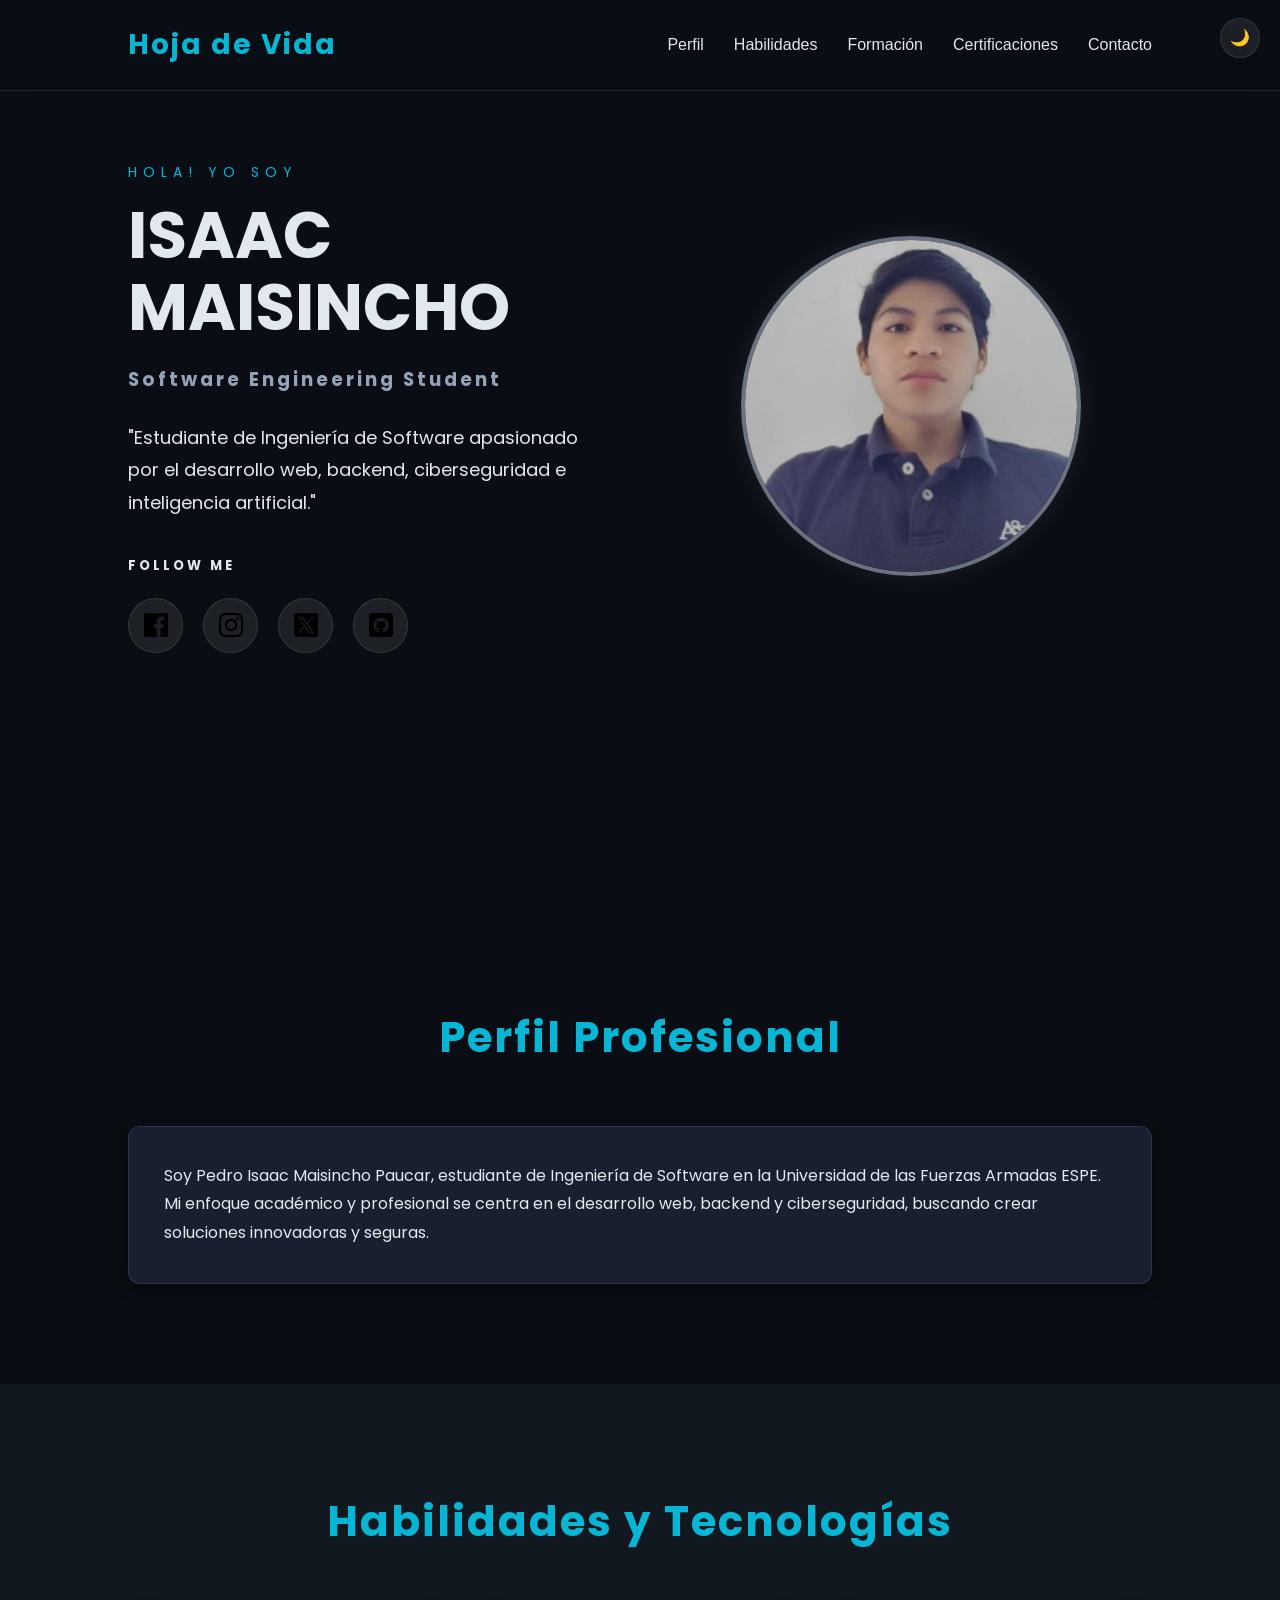
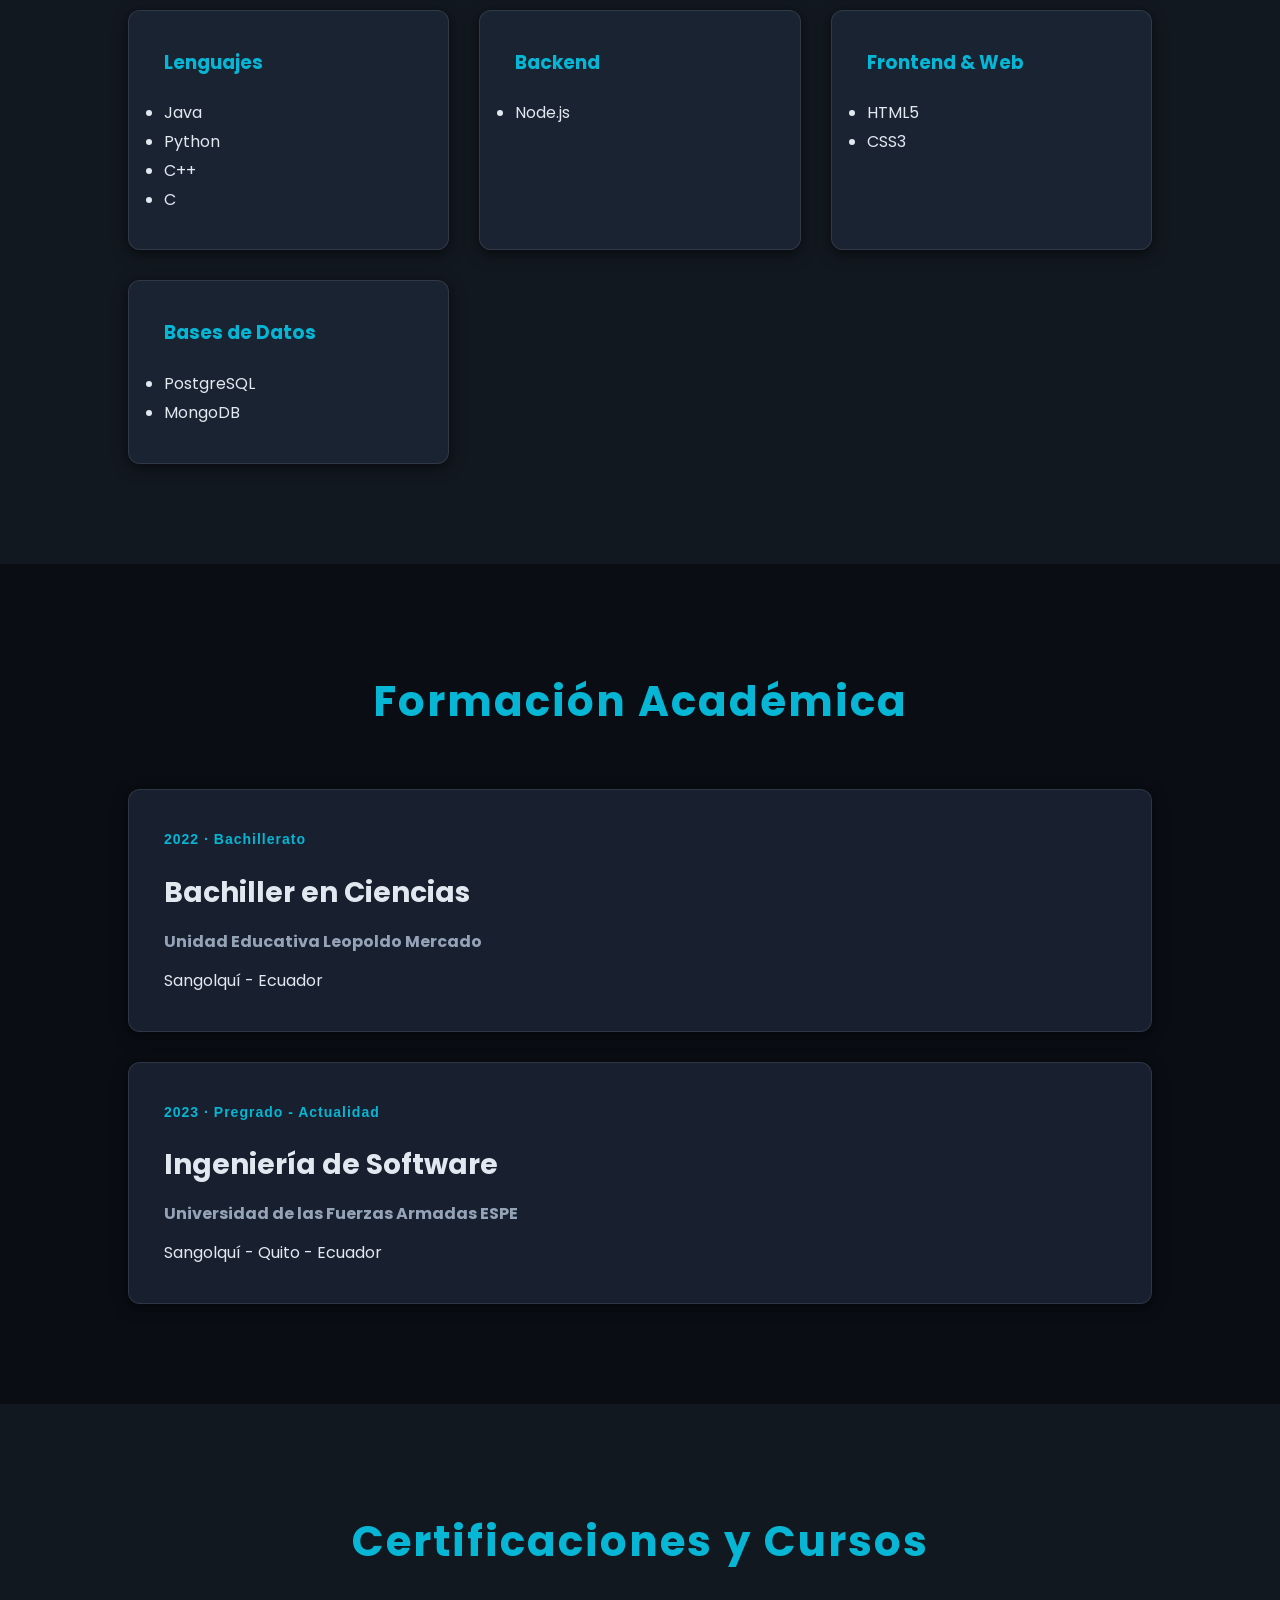
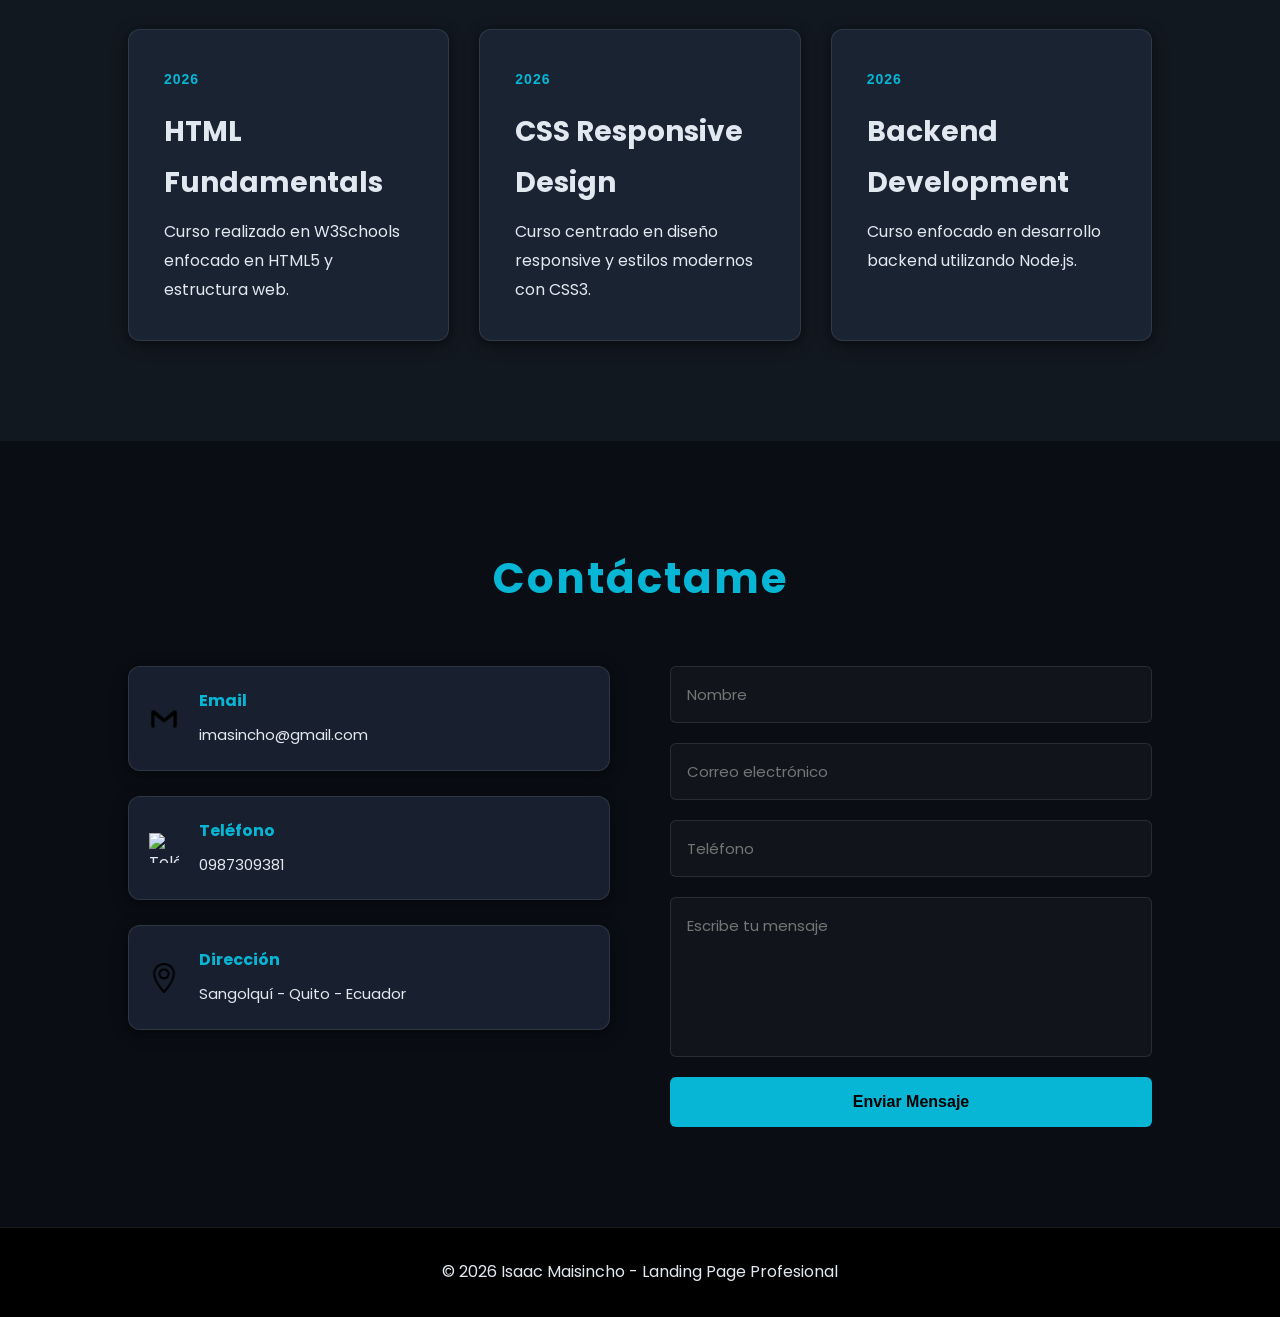
==== commit 289f757b: "Mejora del Diseno" ====
--- a/landingPage/index.html
+++ b/landingPage/index.html
@@ -8,18 +8,19 @@
     <meta name="viewport"
         content="width=device-width, initial-scale=1.0">
 
-    <title>Software Engineer</title>
-
-    <link rel="icon" href="images/programa.ico">
-
-    <!-- GOOGLE FONTS -->
+    <title>
+        Software Engineering
+    </title>
+
+    <link rel="icon"
+        href="images/programa.ico">
+
     <link rel="preconnect"
         href="https://fonts.googleapis.com">
 
     <link href="https://fonts.googleapis.com/css2?family=Poppins:wght@300;400;500;600;700&display=swap"
         rel="stylesheet">
 
-    <!-- CSS -->
     <link rel="stylesheet"
         href="style.css">
 
@@ -27,13 +28,20 @@
 
 <body>
 
+
     <input type="checkbox"
         id="theme-toggle">
 
     <label for="theme-toggle"
         class="toggle">
 
-        🌙
+        <span class="moon">
+            🌙
+        </span>
+
+        <span class="sun">
+            ☀️
+        </span>
 
     </label>
 
@@ -44,7 +52,7 @@
             <nav class="navbar">
 
                 <h2 class="logo">
-                    SKRIsaac
+                    Hoja de Vida
                 </h2>
 
                 <ul class="nav-links">
@@ -68,6 +76,12 @@
                     </li>
 
                     <li>
+                        <a href="#certificaciones">
+                            Certificaciones
+                        </a>
+                    </li>
+
+                    <li>
                         <a href="#contacto">
                             Contacto
                         </a>
@@ -82,7 +96,7 @@
                 <div class="hero-text">
 
                     <p class="small-title">
-                        HELLO I AM
+                        HOLA! YO SOY
                     </p>
 
                     <h1>
@@ -95,46 +109,46 @@
 
                     <p class="hero-description">
 
-                        "Aquí puedes colocar una frase
-                        profesional o motivadora sobre ti."
+                        "Estudiante de Ingeniería de Software apasionado por
+                        el desarrollo web, backend, ciberseguridad e
+                        inteligencia artificial."
 
                     </p>
 
                     <div class="social-section">
 
-                        <h4>
+                        <h5>
                             FOLLOW ME
-                        </h4>
+                        </h5>
 
                         <div class="social-icons">
 
                             <a href="https://facebook.com"
-                                target="_blank"
-                                class="facebook">
+                                target="_blank">
 
                                 <img src="images/facebook.png"
                                     alt="Facebook">
+
                             </a>
 
                             <a href="https://instagram.com"
-                                target="_blank"
-                                class="instagram">
+                                target="_blank">
 
                                 <img src="images/instagram.png"
                                     alt="Instagram">
+
                             </a>
 
                             <a href="https://twitter.com"
-                                target="_blank"
-                                class="twitter">
+                                target="_blank">
 
                                 <img src="images/X.png"
                                     alt="Twitter">
+
                             </a>
 
                             <a href="https://github.com"
-                                target="_blank"
-                                class="github">
+                                target="_blank">
 
                                 <img src="images/Github.png"
                                     alt="GitHub">
@@ -147,11 +161,10 @@
 
                 </div>
 
-
                 <div class="hero-image">
 
                     <img src="images/FotoP.jpeg"
-                        alt="Isaac Maisincho">
+                        alt="Foto de Perfil">
 
                 </div>
 
@@ -160,7 +173,6 @@
         </header>
 
         <main>
-
             <section id="perfil"
                 class="section">
 
@@ -176,13 +188,13 @@
 
                     <p>
 
-                        Soy estudiante de Ingeniería de Software
-                        con interés en desarrollo web,
-                        ciberseguridad y aplicaciones móviles.
-
-                        Me caracterizo por mi responsabilidad,
-                        trabajo en equipo y capacidad
-                        de aprendizaje continuo.
+                        Soy Pedro Isaac Maisincho Paucar,
+                        estudiante de Ingeniería de Software en la
+                        Universidad de las Fuerzas Armadas ESPE.
+
+                        Mi enfoque académico y profesional se centra
+                        en el desarrollo web, backend y ciberseguridad,
+                        buscando crear soluciones innovadoras y seguras.
 
                     </p>
 
@@ -196,14 +208,12 @@
                 <div class="section-title">
 
                     <h2>
-                        Habilidades Técnicas
+                        Habilidades y Tecnologías
                     </h2>
 
                 </div>
 
                 <div class="skills-container">
-
-                    <!-- SKILL -->
 
                     <article class="skill-card">
 
@@ -216,6 +226,34 @@
                             <li>Java</li>
                             <li>Python</li>
                             <li>C++</li>
+                            <li>C</li>
+
+                        </ul>
+
+                    </article>
+
+                    <article class="skill-card">
+
+                        <h3>
+                            Backend
+                        </h3>
+
+                        <ul>
+
+                            <li>Node.js</li>
+
+                        </ul>
+
+                    </article>
+
+                    <article class="skill-card">
+
+                        <h3>
+                            Frontend & Web
+                        </h3>
+
+                        <ul>
+
                             <li>HTML5</li>
                             <li>CSS3</li>
 
@@ -223,20 +261,16 @@
 
                     </article>
 
-                    <!-- SKILL -->
-
                     <article class="skill-card">
 
                         <h3>
-                            Habilidades Personales
+                            Bases de Datos
                         </h3>
 
                         <ul>
 
-                            <li>Trabajo en equipo</li>
-                            <li>Responsabilidad</li>
-                            <li>Comunicación</li>
-                            <li>Resolución de problemas</li>
+                            <li>PostgreSQL</li>
+                            <li>MongoDB</li>
 
                         </ul>
 
@@ -257,81 +291,122 @@
 
                 </div>
 
-                <div class="timeline">
-
-                    <article class="timeline-item">
-
-                        <h3>
+                <div class="education-container">
+
+                    <article class="education-card">
+
+                        <span class="education-year">
+
+                            2022 · Bachillerato
+
+                        </span>
+
+                        <h3>
+                            Bachiller en Ciencias
+                        </h3>
+
+                        <h4>
                             Unidad Educativa Leopoldo Mercado
-                        </h3>
-
-                        <span>
-                            2022
+                        </h4>
+
+                        <p>
+                            Sangolquí - Ecuador
+                        </p>
+
+                    </article>
+
+                    <article class="education-card">
+
+                        <span class="education-year">
+
+                            2023 · Pregrado - Actualidad
+
                         </span>
 
+                        <h3>
+                            Ingeniería de Software
+                        </h3>
+
+                        <h4>
+                            Universidad de las Fuerzas Armadas ESPE
+                        </h4>
+
                         <p>
-                            Graduación de Bachillerato.
+                            Sangolquí - Quito - Ecuador
                         </p>
 
                     </article>
 
-                    <article class="timeline-item">
-
-                        <h3>
-                            Universidad de las Fuerzas Armadas ESPE
-                        </h3>
-
-                        <span>
-                            2023 - Actualidad
+                </div>
+
+            </section>
+
+
+            <section id="certificaciones"
+                class="section bg-light">
+
+                <div class="section-title">
+
+                    <h2>
+                        Certificaciones y Cursos
+                    </h2>
+
+                </div>
+
+                <div class="certifications-container">
+
+                    <article class="cert-card">
+
+                        <span class="cert-year">
+                            2026
                         </span>
 
+                        <h3>
+                            HTML Fundamentals
+                        </h3>
+
                         <p>
-                            Carrera de Ingeniería de Software.
+
+                            Curso realizado en W3Schools enfocado
+                            en HTML5 y estructura web.
+
                         </p>
 
                     </article>
 
-                </div>
-
-            </section>
-
-            <section class="section bg-light">
-
-                <div class="section-title">
-
-                    <h2>
-                        Proyectos
-                    </h2>
-
-                </div>
-
-                <div class="projects-container">
-
-                    <article class="project-card">
-
-                        <h3>
-                            Landing Page Personal
+                    <article class="cert-card">
+
+                        <span class="cert-year">
+                            2026
+                        </span>
+
+                        <h3>
+                            CSS Responsive Design
                         </h3>
 
                         <p>
 
-                            Desarrollo de una landing page moderna
-                            utilizando HTML5 y CSS3 responsive.
+                            Curso centrado en diseño responsive
+                            y estilos modernos con CSS3.
 
                         </p>
 
                     </article>
 
-                    <article class="project-card">
-
-                        <h3>
-                            Sistema de Gestión
+                    <article class="cert-card">
+
+                        <span class="cert-year">
+                            2026
+                        </span>
+
+                        <h3>
+                            Backend Development
                         </h3>
 
                         <p>
 
-                            Aplicación desarrollada en Java
-                            con conexión a base de datos.
+                            Curso enfocado en desarrollo backend
+                            utilizando Node.js.
 
                         </p>
 
@@ -356,39 +431,58 @@
 
                     <div class="contact-info">
 
-                        <p>
-
-                            <strong>
-                                Teléfono:
-                            </strong>
-
-                            0987309381
-
-                        </p>
-
-                        <p>
-
-                            <strong>
-                                Email:
-                            </strong>
-
-                            imasincho@gmail.com
-
-                        </p>
-
-                        <p>
-
-                            <strong>
-                                Universidad:
-                            </strong>
-
-                            ESPE
-
-                        </p>
+                        <div class="contact-item">
+
+                            <img src="images/gmail.png"
+                                alt="Email">
+
+                            <div>
+
+                                <h4>Email</h4>
+
+                                <span>
+                                    imasincho@gmail.com
+                                </span>
+
+                            </div>
+
+                        </div>
+
+                        <div class="contact-item">
+
+                            <img src="images/telefono.png"
+                                alt="Teléfono">
+
+                            <div>
+
+                                <h4>Teléfono</h4>
+
+                                <span>
+                                    0987309381
+                                </span>
+
+                            </div>
+
+                        </div>
+
+                        <div class="contact-item">
+
+                            <img src="images/Direccion.png"
+                                alt="Dirección">
+
+                            <div>
+
+                                <h4>Dirección</h4>
+
+                                <span>
+                                    Sangolquí - Quito - Ecuador
+                                </span>
+
+                            </div>
+
+                        </div>
 
                     </div>
-
-                    <!-- FORM -->
 
                     <form class="contact-form">
 
@@ -409,7 +503,7 @@
 
                         <button type="submit">
 
-                            Enviar
+                            Enviar Mensaje
 
                         </button>
 
--- a/landingPage/style.css
+++ b/landingPage/style.css
@@ -6,12 +6,33 @@
 
 :root{
 
-    --primary: #0f172a;
-    --secondary: #2563eb;
-    --light: #f1f5f9;
-    --white: #ffffff;
-    --gray: #94a3b8;
-}
+    --bg: #0a0e14;
+
+    --bg-alt: #121820;
+
+    --text: #e2e8f0;
+
+    --text-muted: #94a3b8;
+
+    --accent: #06b6d4;
+
+    --border: rgba(255, 255, 255, 0.1);
+
+    --card: rgba(30, 41, 59, 0.7);
+
+    --neon-cyan-glow: rgba(6, 182, 212, 0.5);
+
+    --font: 'Poppins', sans-serif;
+
+    --shadow-md:
+    0 4px 16px rgba(0, 0, 0, 0.4),
+    0 2px 6px rgba(0, 0, 0, 0.2);
+
+    --radius: 12px;
+
+    --radius-sm: 6px;
+}
+
 
 html{
     scroll-behavior: smooth;
@@ -19,60 +40,133 @@
 
 body{
 
-    font-family: 'Poppins', sans-serif;
-
-    background-color: var(--white);
-
-    color: var(--primary);
+    font-family: var(--font);
+
+    background-color: var(--bg);
+
+    color: var(--text);
 
     line-height: 1.8;
-}
-
-.page{
-
-    transition: 0.5s;
-}
+
+    overflow-x: hidden;
+}
+
+/* TOGGLE */
+
+#theme-toggle{
+    display: none;
+}
+
+.toggle{
+
+    position: fixed;
+
+    top: 18px;
+    right: 20px;
+
+    width: 40px;
+    height: 40px;
+
+    border-radius: 50%;
+
+    background: rgba(255,255,255,0.08);
+
+    border: 1px solid var(--border);
+
+    display: flex;
+
+    justify-content: center;
+
+    align-items: center;
+
+    cursor: pointer;
+
+    z-index: 1200;
+
+    transition: 0.3s;
+}
+
+.toggle:hover{
+
+    transform: scale(1.1);
+
+    box-shadow:
+    0 0 15px var(--neon-cyan-glow);
+}
+
+.sun{
+    display: none;
+}
+
+#theme-toggle:checked + .toggle .moon{
+    display: none;
+}
+
+#theme-toggle:checked + .toggle .sun{
+    display: block;
+}
+
+/* HERO */
 
 .hero{
 
     min-height: 100vh;
 
     background:
-        linear-gradient(
-            rgba(15,23,42,0.9),
-            rgba(15,23,42,0.9)
-        ),
-        url("images/fondo.jpg");
+    linear-gradient(
+        rgba(10,14,20,0.92),
+        rgba(10,14,20,0.95)
+    ),
+    url("images/fondo.jpg");
 
     background-size: cover;
+
     background-position: center;
-
-    color: white;
 }
 
 .navbar{
 
+    position: fixed;
+
+    top: 0;
+
+    left: 0;
+
+    width: 100%;
+
+    z-index: 1000;
+
     display: flex;
 
     justify-content: space-between;
 
     align-items: center;
 
-    padding: 25px 10%;
+    padding: 20px 10%;
+
+    background: rgba(10,14,20,0.75);
+
+    backdrop-filter: blur(14px);
+
+    border-bottom: 1px solid var(--border);
 }
 
 .logo{
 
-    font-size: 30px;
-
-    color: var(--secondary);
+    font-size: 28px;
+
+    color: var(--accent);
+
+    font-weight: 700;
+
+    letter-spacing: 2px;
 }
 
 .nav-links{
 
     display: flex;
 
-    gap: 25px;
+    gap: 30px;
 
     list-style: none;
 }
@@ -81,16 +175,43 @@
 
     text-decoration: none;
 
-    color: white;
+    color: var(--text);
+
+    font-weight: 500;
+
+    position: relative;
 
     transition: 0.3s;
 }
 
+.nav-links a::after{
+
+    content: "";
+
+    position: absolute;
+
+    left: 0;
+
+    bottom: -6px;
+
+    width: 0;
+
+    height: 2px;
+
+    background-color: var(--accent);
+
+    transition: 0.3s;
+}
+
+.nav-links a:hover::after{
+
+    width: 100%;
+}
+
 .nav-links a:hover{
 
-    color: #93c5fd;
-}
-
+    color: var(--accent);
+}
 
 .hero-content{
 
@@ -100,10 +221,12 @@
 
     align-items: center;
 
-    gap: 50px;
-
-    padding: 80px 10%;
-}
+    gap: 60px;
+
+    padding: 160px 10% 80px;
+}
+
+/* HERO TEXT */
 
 .hero-text{
 
@@ -112,10 +235,10 @@
 
 .small-title{
 
+    color: var(--accent);
+
     letter-spacing: 6px;
 
-    color: #93c5fd;
-
     margin-bottom: 15px;
 
     font-size: 14px;
@@ -123,7 +246,7 @@
 
 .hero-text h1{
 
-    font-size: 60px;
+    font-size: 65px;
 
     line-height: 1.1;
 
@@ -132,9 +255,9 @@
 
 .hero-text h3{
 
-    color: #cbd5e1;
-
-    margin-bottom: 20px;
+    color: var(--text-muted);
+
+    margin-bottom: 25px;
 
     letter-spacing: 3px;
 }
@@ -143,14 +266,12 @@
 
     max-width: 600px;
 
-    color: #e2e8f0;
-
     margin-bottom: 35px;
 
     font-size: 18px;
 }
 
-.social-section h4{
+.social-section h5{
 
     margin-bottom: 20px;
 
@@ -169,372 +290,433 @@
     width: 55px;
     height: 55px;
 
+    display: flex;
+
+    justify-content: center;
+
+    align-items: center;
+
     border-radius: 50%;
 
+    background: rgba(255,255,255,0.08);
+
+    border: 1px solid var(--border);
+
+    transition: 0.35s;
+}
+
+.social-icons img{
+
+    width: 24px;
+}
+
+.social-icons a:hover{
+
+    transform: translateY(-8px);
+
+    box-shadow:
+    0 0 20px var(--neon-cyan-glow);
+}
+
+.hero-image{
+
+    flex: 1;
+
     display: flex;
 
     justify-content: center;
+}
+
+.hero-image img{
+
+    width: 340px;
+    height: 340px;
+
+    object-fit: cover;
+
+    border-radius: 50%;
+
+    border: 4px solid #6b7280;
+
+    box-shadow:
+    0 0 25px rgba(255,255,255,0.08);
+
+    transition: 0.4s;
+}
+
+.hero-image img:hover{
+
+    transform: scale(1.03);
+
+    border-color: #9ca3af;
+}
+
+.section{
+
+    padding: 100px 10%;
+}
+
+.bg-light{
+
+    background-color: var(--bg-alt);
+}
+
+.section-title{
+
+    text-align: center;
+
+    margin-bottom: 50px;
+}
+
+.section-title h2{
+
+    font-size: 42px;
+
+    color: var(--accent);
+
+    letter-spacing: 2px;
+}
+
+.card,
+.skill-card,
+.education-card,
+.cert-card{
+
+    background: var(--card);
+
+    border: 1px solid var(--border);
+
+    border-radius: var(--radius);
+
+    padding: 35px;
+
+    transition: 0.35s ease;
+
+    box-shadow: var(--shadow-md);
+}
+
+.card:hover,
+.skill-card:hover,
+.education-card:hover,
+.cert-card:hover{
+
+    transform: translateY(-10px);
+
+    border-color: var(--accent);
+
+    box-shadow:
+    0 0 20px var(--neon-cyan-glow);
+}
+
+.skills-container{
+
+    display: grid;
+
+    grid-template-columns:
+    repeat(auto-fit, minmax(250px, 1fr));
+
+    gap: 30px;
+}
+
+.skill-card h3{
+
+    color: var(--accent);
+
+    margin-bottom: 20px;
+}
+
+.education-container{
+
+    display: flex;
+
+    flex-direction: column;
+
+    gap: 30px;
+}
+
+.education-year,
+.cert-year{
+
+    display: inline-block;
+
+    margin-bottom: 15px;
+
+    color: var(--accent);
+
+    font-size: 14px;
+
+    font-weight: 600;
+
+    letter-spacing: 1px;
+}
+
+.education-card h3,
+.cert-card h3{
+
+    font-size: 28px;
+
+    margin-bottom: 10px;
+}
+
+.education-card h4{
+
+    color: var(--text-muted);
+
+    margin-bottom: 10px;
+}
+
+.certifications-container{
+
+    display: grid;
+
+    grid-template-columns:
+    repeat(auto-fit, minmax(300px, 1fr));
+
+    gap: 30px;
+}
+
+.contact-container{
+
+    display: flex;
+
+    justify-content: space-between;
+
+    align-items: flex-start;
+
+    gap: 60px;
+
+    margin-top: 50px;
+
+    flex-wrap: wrap;
+}
+
+
+.contact-info{
+
+    flex: 1;
+
+    min-width: 300px;
+
+    display: flex;
+
+    flex-direction: column;
+
+    gap: 25px;
+}
+
+.contact-item{
+
+    display: flex;
 
     align-items: center;
 
-    background: rgba(255,255,255,0.1);
-
-    backdrop-filter: blur(10px);
-
-    transition: 0.4s;
-}
-
-.social-icons img{
-
-    width: 24px;
-    height: 24px;
+    gap: 20px;
+
+    background: var(--card);
+
+    border: 1px solid var(--border);
+
+    padding: 20px;
+
+    border-radius: var(--radius);
+
+    transition: 0.3s;
+
+    box-shadow: var(--shadow-md);
+}
+
+.contact-item:hover{
+
+    transform: translateX(10px);
+
+    border-color: var(--accent);
+
+    box-shadow:
+    0 0 20px var(--neon-cyan-glow);
+}
+
+.contact-item img{
+
+    width: 30px;
+
+    height: 30px;
 
     object-fit: contain;
 }
 
-.social-icons a:hover{
-
-    transform: translateY(-10px) scale(1.1);
-}
-
-.facebook:hover{
-    background-color: #1877f2;
-}
-
-.instagram:hover{
+.contact-item h4{
+
+    margin-bottom: 5px;
+
+    color: var(--accent);
+
+    font-size: 16px;
+}
+
+.contact-item span{
+
+    color: var(--text);
+
+    font-size: 15px;
+}
+
+.contact-form{
+
+    flex: 1;
+
+    min-width: 320px;
+
+    display: flex;
+
+    flex-direction: column;
+
+    gap: 20px;
+}
+
+.contact-form input,
+.contact-form textarea{
+
+    background: rgba(255,255,255,0.03);
+
+    border: 1px solid var(--border);
+
+    color: var(--text);
+
+    padding: 16px;
+
+    border-radius: var(--radius-sm);
+
+    font-family: inherit;
+
+    font-size: 15px;
+
+    transition: 0.3s;
+}
+
+.contact-form input:focus,
+.contact-form textarea:focus{
+
+    outline: none;
+
+    border-color: var(--accent);
+
+    box-shadow:
+    0 0 15px rgba(6,182,212,0.3);
+}
+
+.contact-form textarea{
+
+    resize: none;
+
+    height: 160px;
+}
+
+.contact-form button{
+
+    background: var(--accent);
+
+    color: black;
+
+    border: none;
+
+    padding: 16px;
+
+    border-radius: var(--radius-sm);
+
+    cursor: pointer;
+
+    font-size: 16px;
+
+    font-weight: 600;
+
+    transition: 0.3s;
+}
+
+.contact-form button:hover{
+
+    transform: translateY(-5px);
+
+    box-shadow:
+    0 0 20px var(--neon-cyan-glow);
+}
+
+footer{
+
+    background-color: black;
+
+    text-align: center;
+
+    padding: 30px;
+
+    border-top: 1px solid var(--border);
+}
+
+#theme-toggle:checked ~ .page{
+
+    background-color: #f8fafc;
+
+    color: #0f172a;
+}
+
+#theme-toggle:checked ~ .page .bg-light{
+
+    background-color: #e2e8f0;
+}
+
+#theme-toggle:checked ~ .page .navbar{
+
+    background: rgba(255,255,255,0.9);
+}
+
+#theme-toggle:checked ~ .page .nav-links a{
+
+    color: #0f172a;
+}
+
+#theme-toggle:checked ~ .page .hero{
 
     background:
     linear-gradient(
-        45deg,
-        #f9ce34,
-        #ee2a7b,
-        #6228d7
-    );
-}
-
-.twitter:hover{
-    background-color: #1da1f2;
-}
-
-.github:hover{
-    background-color: #333;
-}
-
-.hero-image{
-
-    flex: 1;
-
-    display: flex;
-
-    justify-content: center;
-}
-
-.hero-image img{
-
-    width: 340px;
-    height: 340px;
-
-    border-radius: 50%;
-
-    object-fit: cover;
-
-    border: 6px solid var(--secondary);
-
-    box-shadow: 0 10px 30px rgba(0,0,0,0.4);
-}
-
-
-.section{
-
-    padding: 100px 10%;
-}
-
-.section-title{
-
-    text-align: center;
-
-    margin-bottom: 50px;
-}
-
-.section-title h2{
-
-    font-size: 42px;
-
-    color: var(--secondary);
-}
-
-.bg-light{
-
-    background-color: var(--light);
-}
-
-.card,
-.skill-card,
-.project-card,
-.timeline-item{
-
-    background: rgba(255,255,255,0.15);
-
-    backdrop-filter: blur(12px);
-
-    border: 1px solid rgba(255,255,255,0.2);
-
-    border-radius: 20px;
-
-    box-shadow: 0 8px 32px rgba(0,0,0,0.15);
-
-    transition: 0.4s;
-}
-
-.card,
-.skill-card,
-.project-card{
-
-    padding: 35px;
-}
-
-.timeline-item{
-
-    padding: 30px;
-}
-
-.card:hover,
-.skill-card:hover,
-.project-card:hover{
-
-    transform: translateY(-8px);
-}
-
-.skills-container{
-
-    display: grid;
-
-    grid-template-columns:
-    repeat(auto-fit, minmax(300px, 1fr));
-
-    gap: 30px;
-}
-
-.skill-card h3{
-
-    color: var(--secondary);
-
-    margin-bottom: 20px;
-}
-
-.skill-card ul{
-
-    list-style-position: inside;
-}
-
-
-.timeline{
-
-    display: flex;
-
-    flex-direction: column;
-
-    gap: 25px;
-}
-
-.timeline-item{
-
-    border-left: 5px solid var(--secondary);
-}
-
-.timeline-item span{
-
-    color: var(--gray);
-
-    font-size: 14px;
-}
-
-/* PROYECTOS */
-
-.projects-container{
-
-    display: grid;
-
-    grid-template-columns:
-    repeat(auto-fit, minmax(300px, 1fr));
-
-    gap: 30px;
-}
-
-.contact-container{
-
-    display: grid;
-
-    grid-template-columns:
-    repeat(auto-fit, minmax(300px, 1fr));
-
-    gap: 40px;
-}
-
-.contact-form{
-
-    display: flex;
-
-    flex-direction: column;
-
-    gap: 20px;
-}
-
-.contact-form input,
-.contact-form textarea{
-
-    padding: 15px;
-
-    border-radius: 12px;
-
-    border: 1px solid #cbd5e1;
-
-    font-family: inherit;
-
-    font-size: 15px;
-
-    outline: none;
-
-    transition: 0.3s;
-}
-
-.contact-form input:focus,
-.contact-form textarea:focus{
-
-    border-color: var(--secondary);
-
-    box-shadow: 0 0 10px rgba(37,99,235,0.3);
-}
-
-.contact-form textarea{
-
-    resize: none;
-
-    height: 150px;
-}
-
-.contact-form button{
-
-    background-color: var(--secondary);
-
-    color: white;
-
-    border: none;
-
-    padding: 15px;
-
-    border-radius: 12px;
-
-    cursor: pointer;
-
-    font-size: 16px;
-
-    transition: 0.3s;
-}
-
-.contact-form button:hover{
-
-    background-color: #1d4ed8;
-
-    transform: translateY(-3px);
-}
-
-footer{
-
-    background-color: var(--primary);
-
-    color: white;
-
-    text-align: center;
-
-    padding: 30px;
-}
-
-/* DARK MODE */
-
-#theme-toggle{
-
-    display: none;
-}
-
-
-.toggle{
-
-    position: fixed;
-
-    top: 20px;
-    right: 20px;
-
-    width: 55px;
-    height: 55px;
-
-    border-radius: 50%;
-
-    background: rgba(255,255,255,0.15);
-
-    backdrop-filter: blur(10px);
-
-    border: 1px solid rgba(255,255,255,0.2);
-
-    display: flex;
-
-    justify-content: center;
-
-    align-items: center;
-
-    font-size: 24px;
-
-    cursor: pointer;
-
-    z-index: 999;
-
-    transition: 0.4s;
-}
-
-.toggle:hover{
-
-    transform: scale(1.1) rotate(15deg);
-}
-
-#theme-toggle:checked ~ .page{
-
-    background-color: #0f172a;
-
-    color: white;
-}
-
-#theme-toggle:checked ~ .page .bg-light{
-
-    background-color: #1e293b;
+        rgba(248,250,252,0.92),
+        rgba(248,250,252,0.95)
+    ),
+    url("images/fondo.jpg");
 }
 
 #theme-toggle:checked ~ .page .card,
 #theme-toggle:checked ~ .page .skill-card,
-#theme-toggle:checked ~ .page .project-card,
-#theme-toggle:checked ~ .page .timeline-item{
-
-    background: rgba(30,41,59,0.45);
-
-    backdrop-filter: blur(12px);
-
-    border: 1px solid rgba(255,255,255,0.08);
-
-    color: white;
+#theme-toggle:checked ~ .page .education-card,
+#theme-toggle:checked ~ .page .cert-card,
+#theme-toggle:checked ~ .page .contact-item{
+
+    background: rgba(255,255,255,0.8);
+
+    color: #0f172a;
+
+    border: 1px solid rgba(0,0,0,0.08);
+}
+
+#theme-toggle:checked ~ .page .contact-item span,
+#theme-toggle:checked ~ .page .education-card h4{
+
+    color: #475569;
 }
 
 #theme-toggle:checked ~ .page .contact-form input,
 #theme-toggle:checked ~ .page .contact-form textarea{
 
-    background-color: rgba(30,41,59,0.45);
-
-    color: white;
-
-    border: 1px solid #334155;
+    background-color: white;
+
+    color: #0f172a;
+
+    border: 1px solid #cbd5e1;
 }
 
 #theme-toggle:checked ~ .page footer{
 
-    background-color: black;
+    background-color: #e2e8f0;
+
+    color: #0f172a;
 }
 
 
@@ -577,4 +759,15 @@
         height: 280px;
     }
 
+    .contact-container{
+
+        flex-direction: column;
+    }
+
+    .contact-info,
+    .contact-form{
+
+        width: 100%;
+    }
+
 }
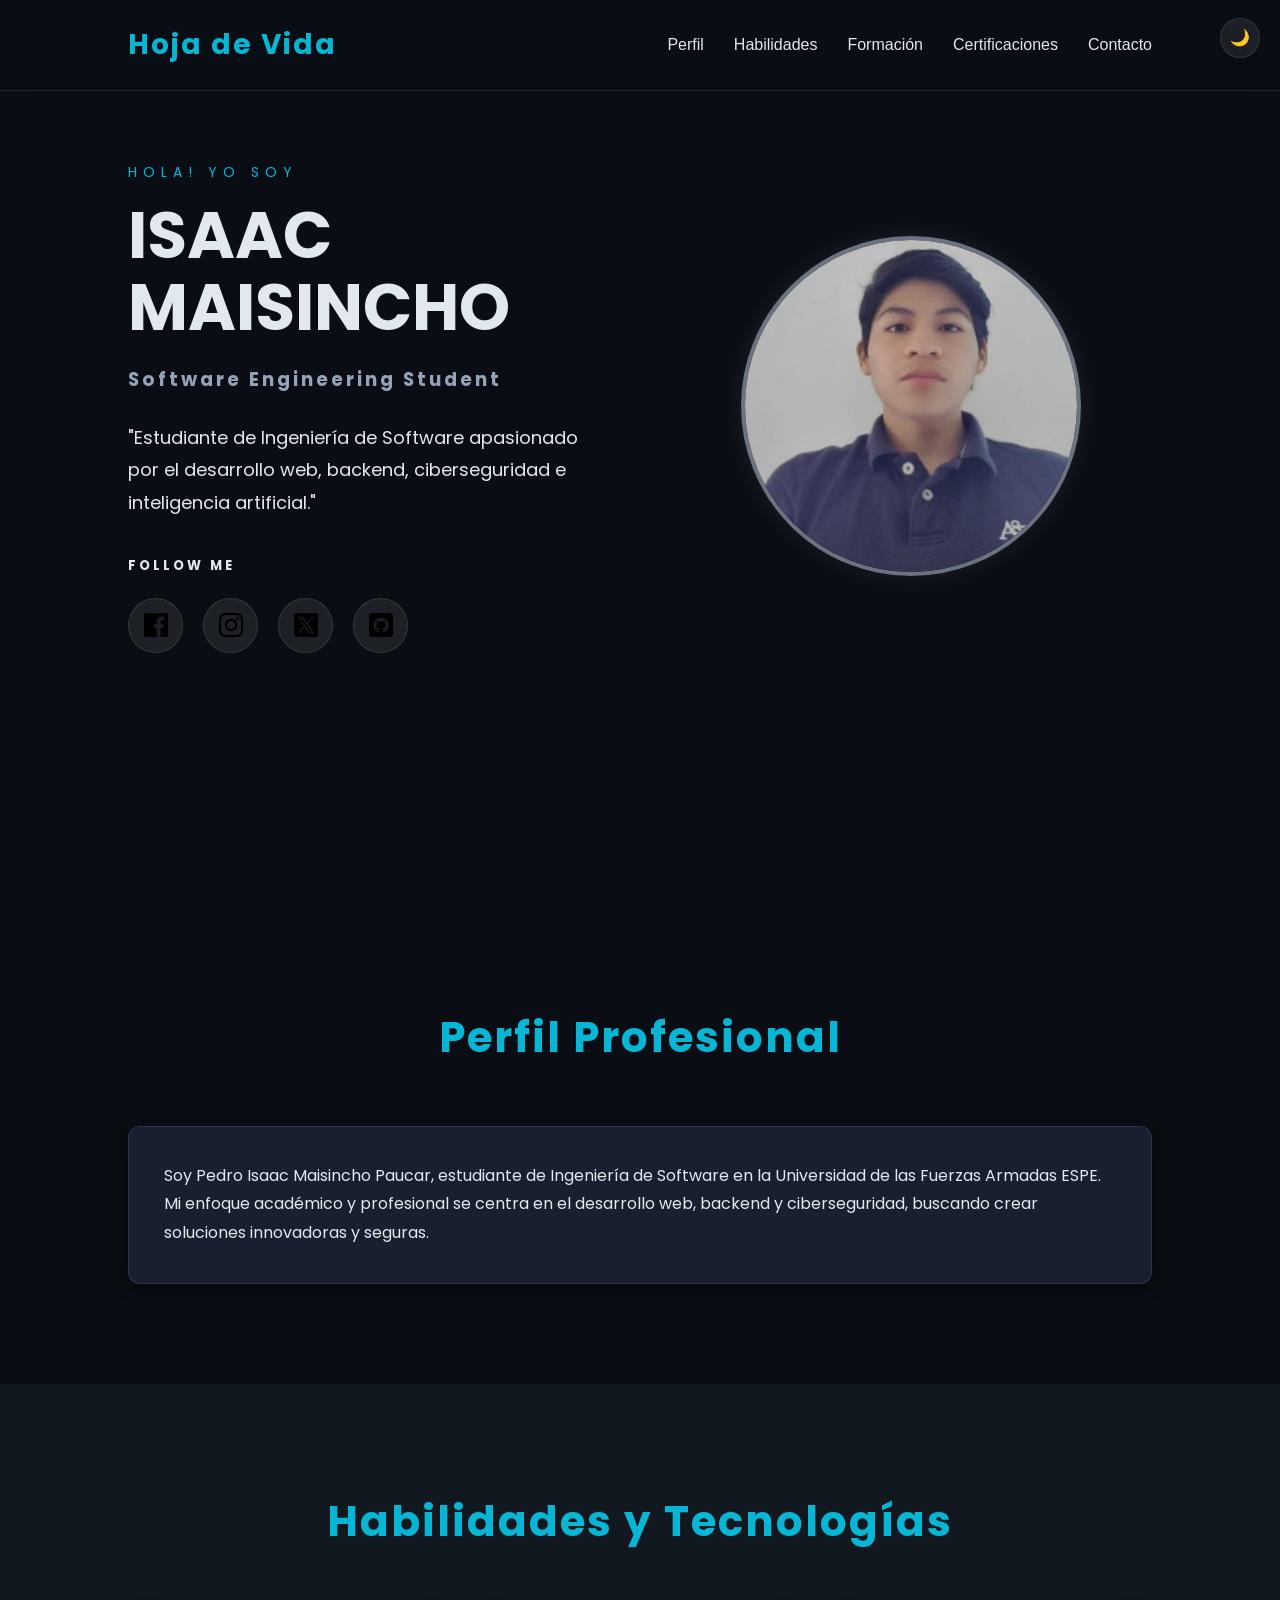
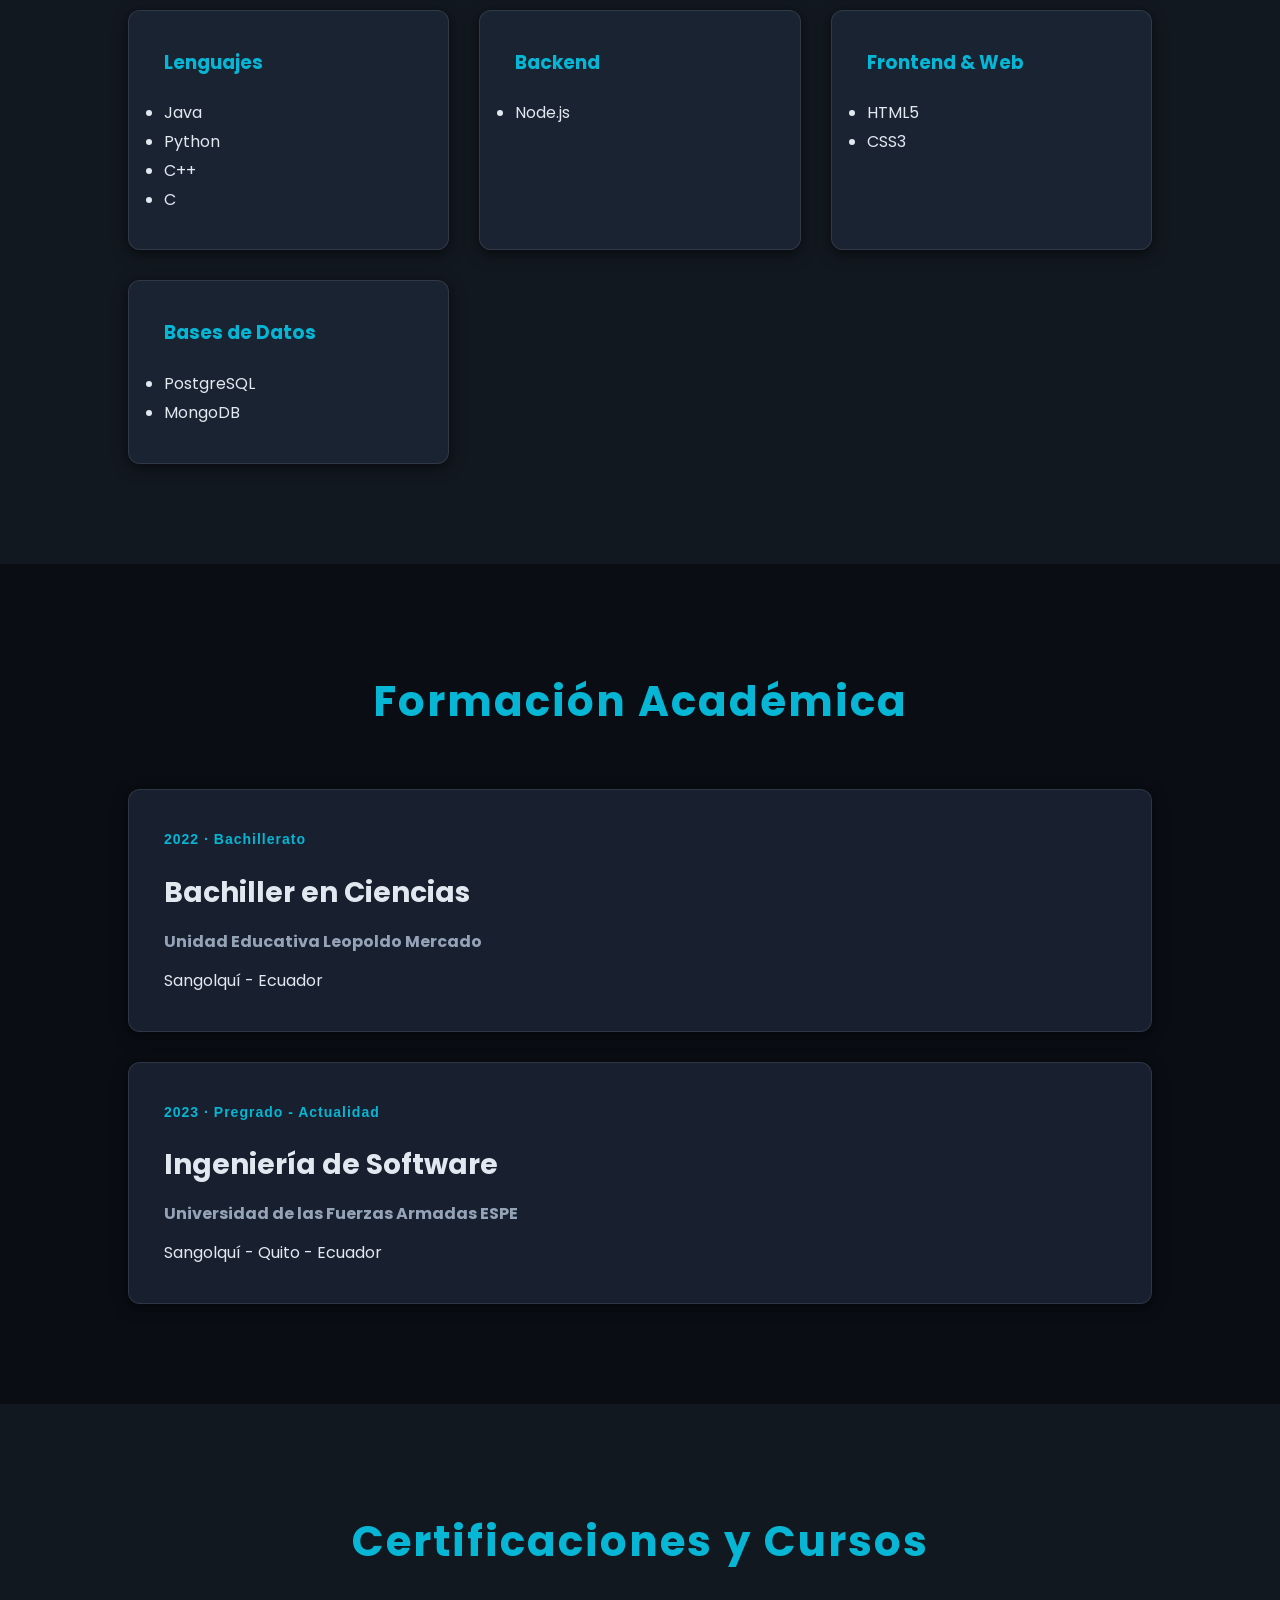
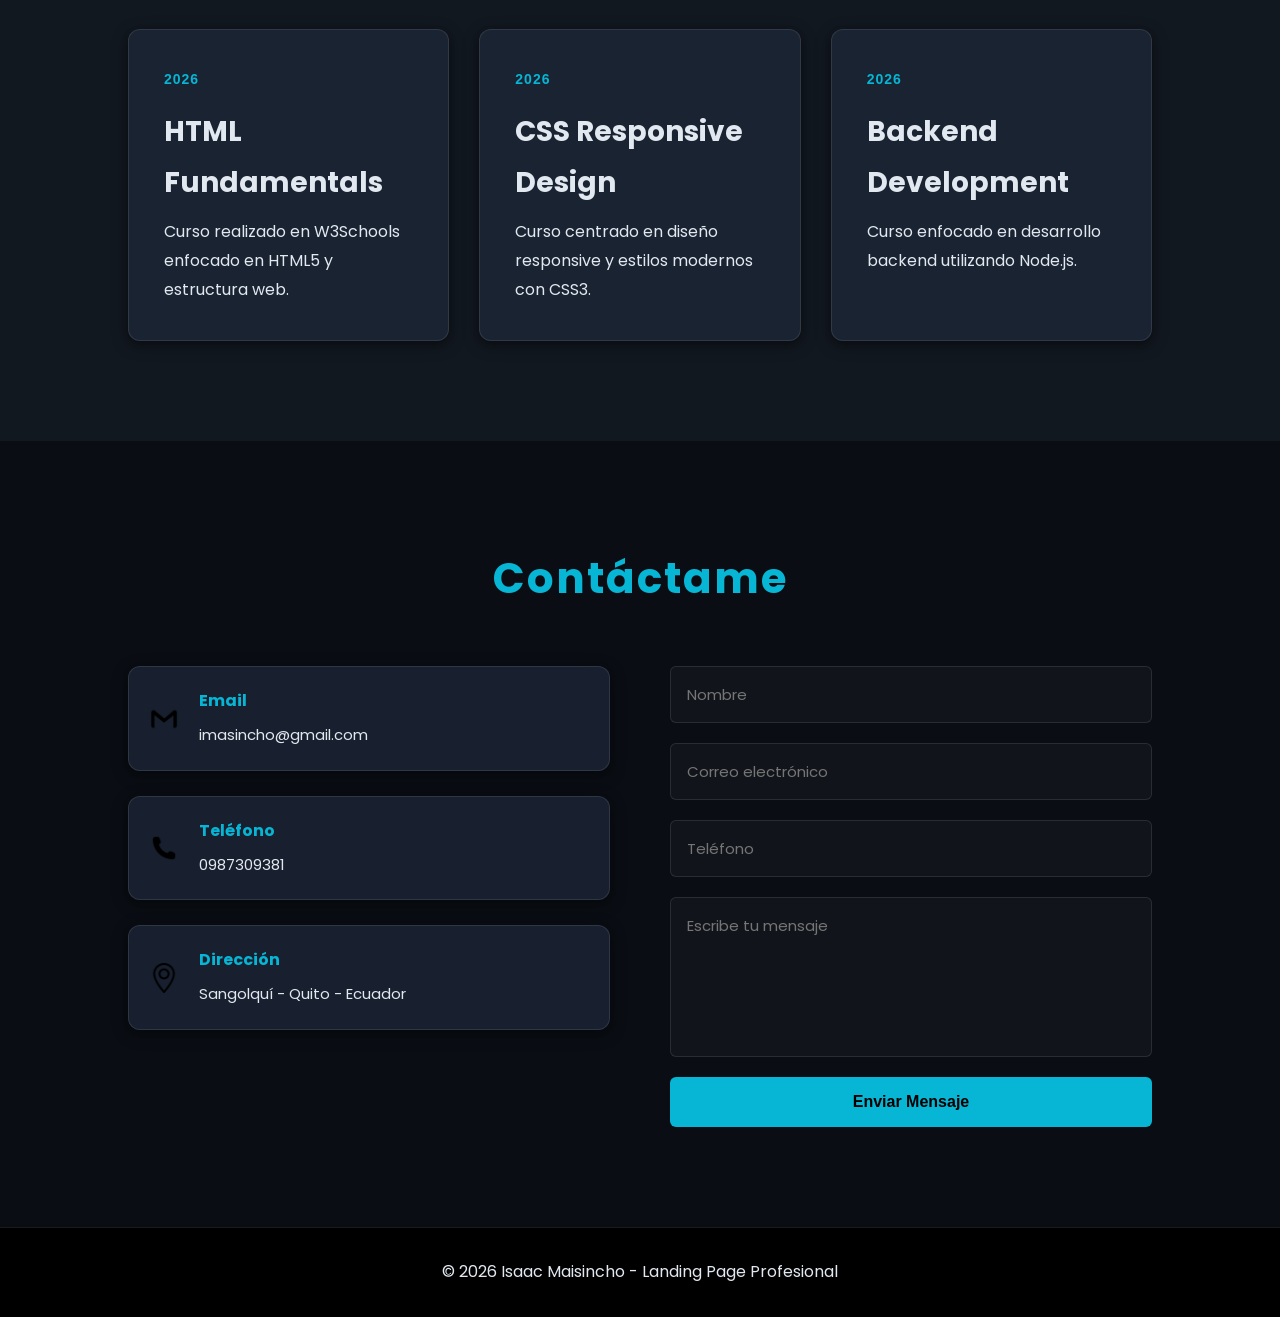
==== commit 0d7b2c09: "Readme.md" ====
--- a/landingPage/index.html
+++ b/landingPage/index.html
@@ -450,7 +450,7 @@
 
                         <div class="contact-item">
 
-                            <img src="images/telefono.png"
+                            <img src="images/Telefono.png"
                                 alt="Teléfono">
 
                             <div>
--- a/landingPage/style.css
+++ b/landingPage/style.css
@@ -105,8 +105,6 @@
 #theme-toggle:checked + .toggle .sun{
     display: block;
 }
-
-/* HERO */
 
 .hero{
 
